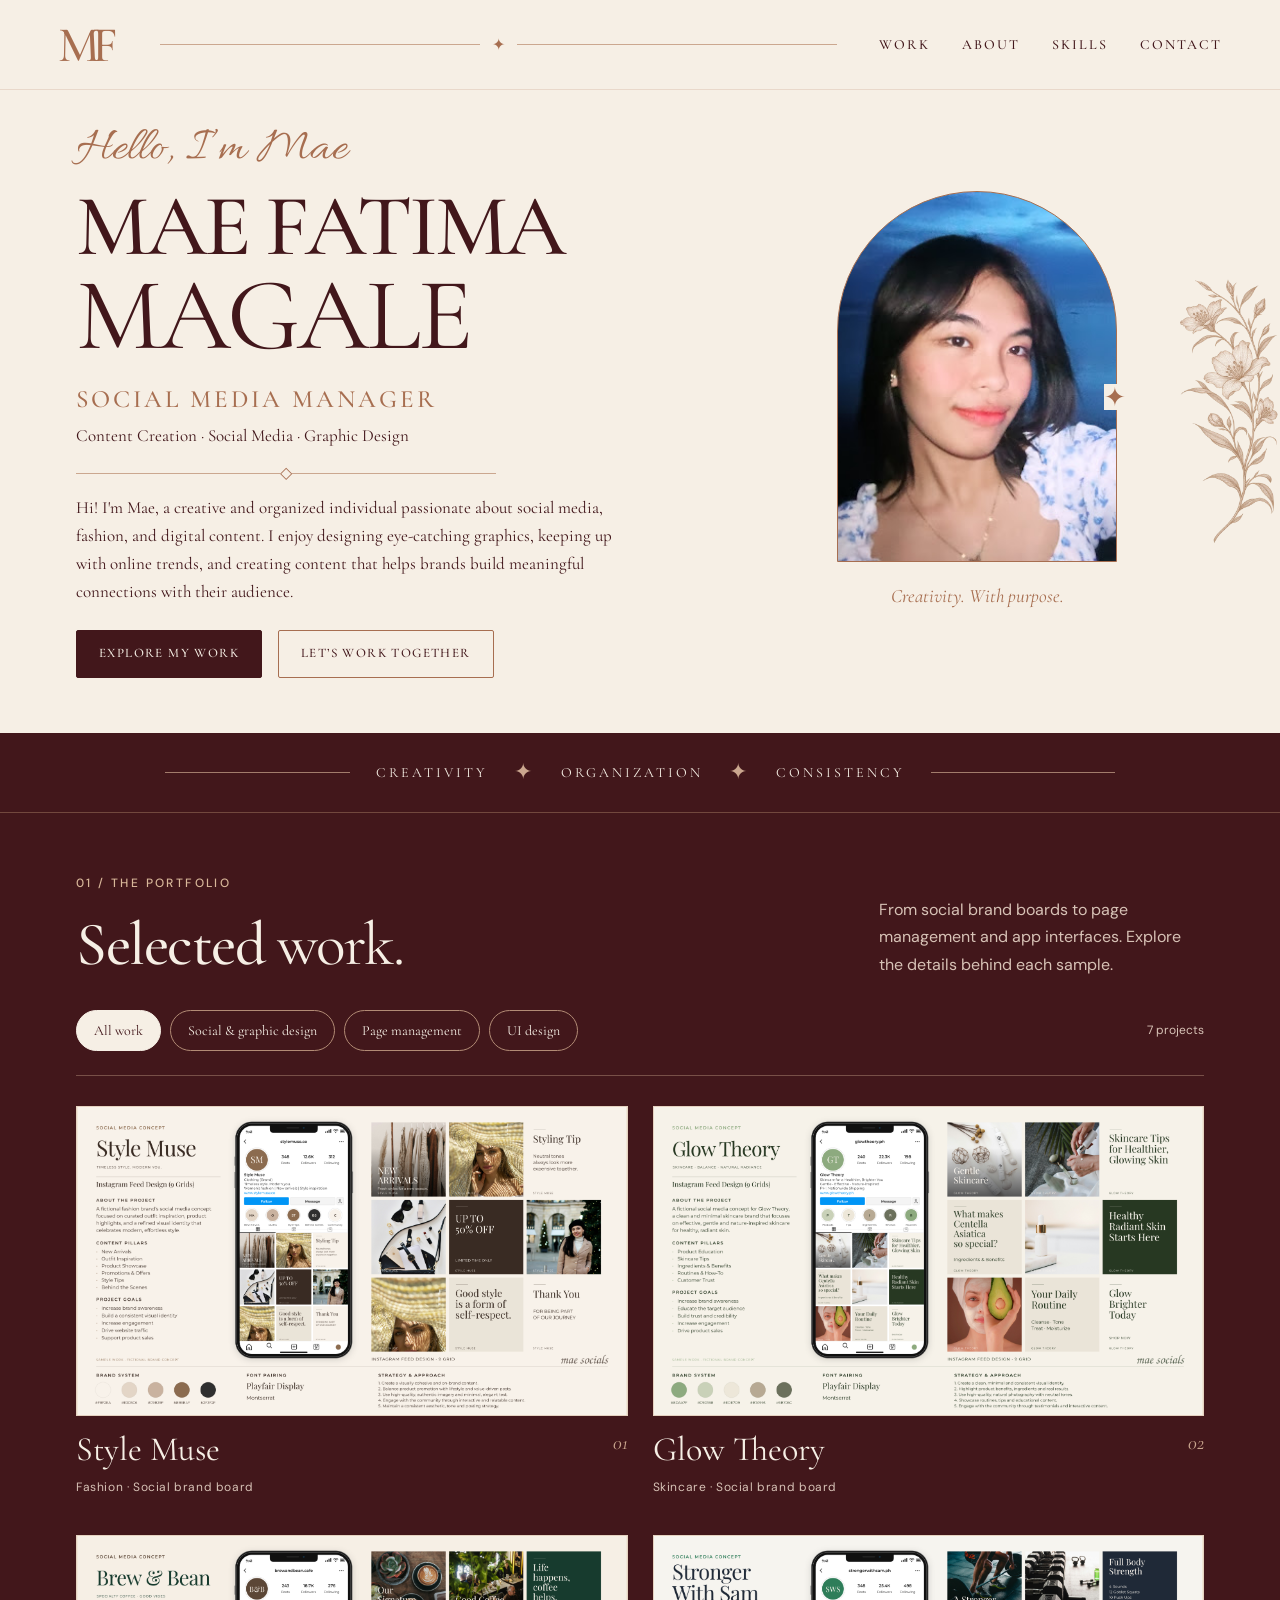
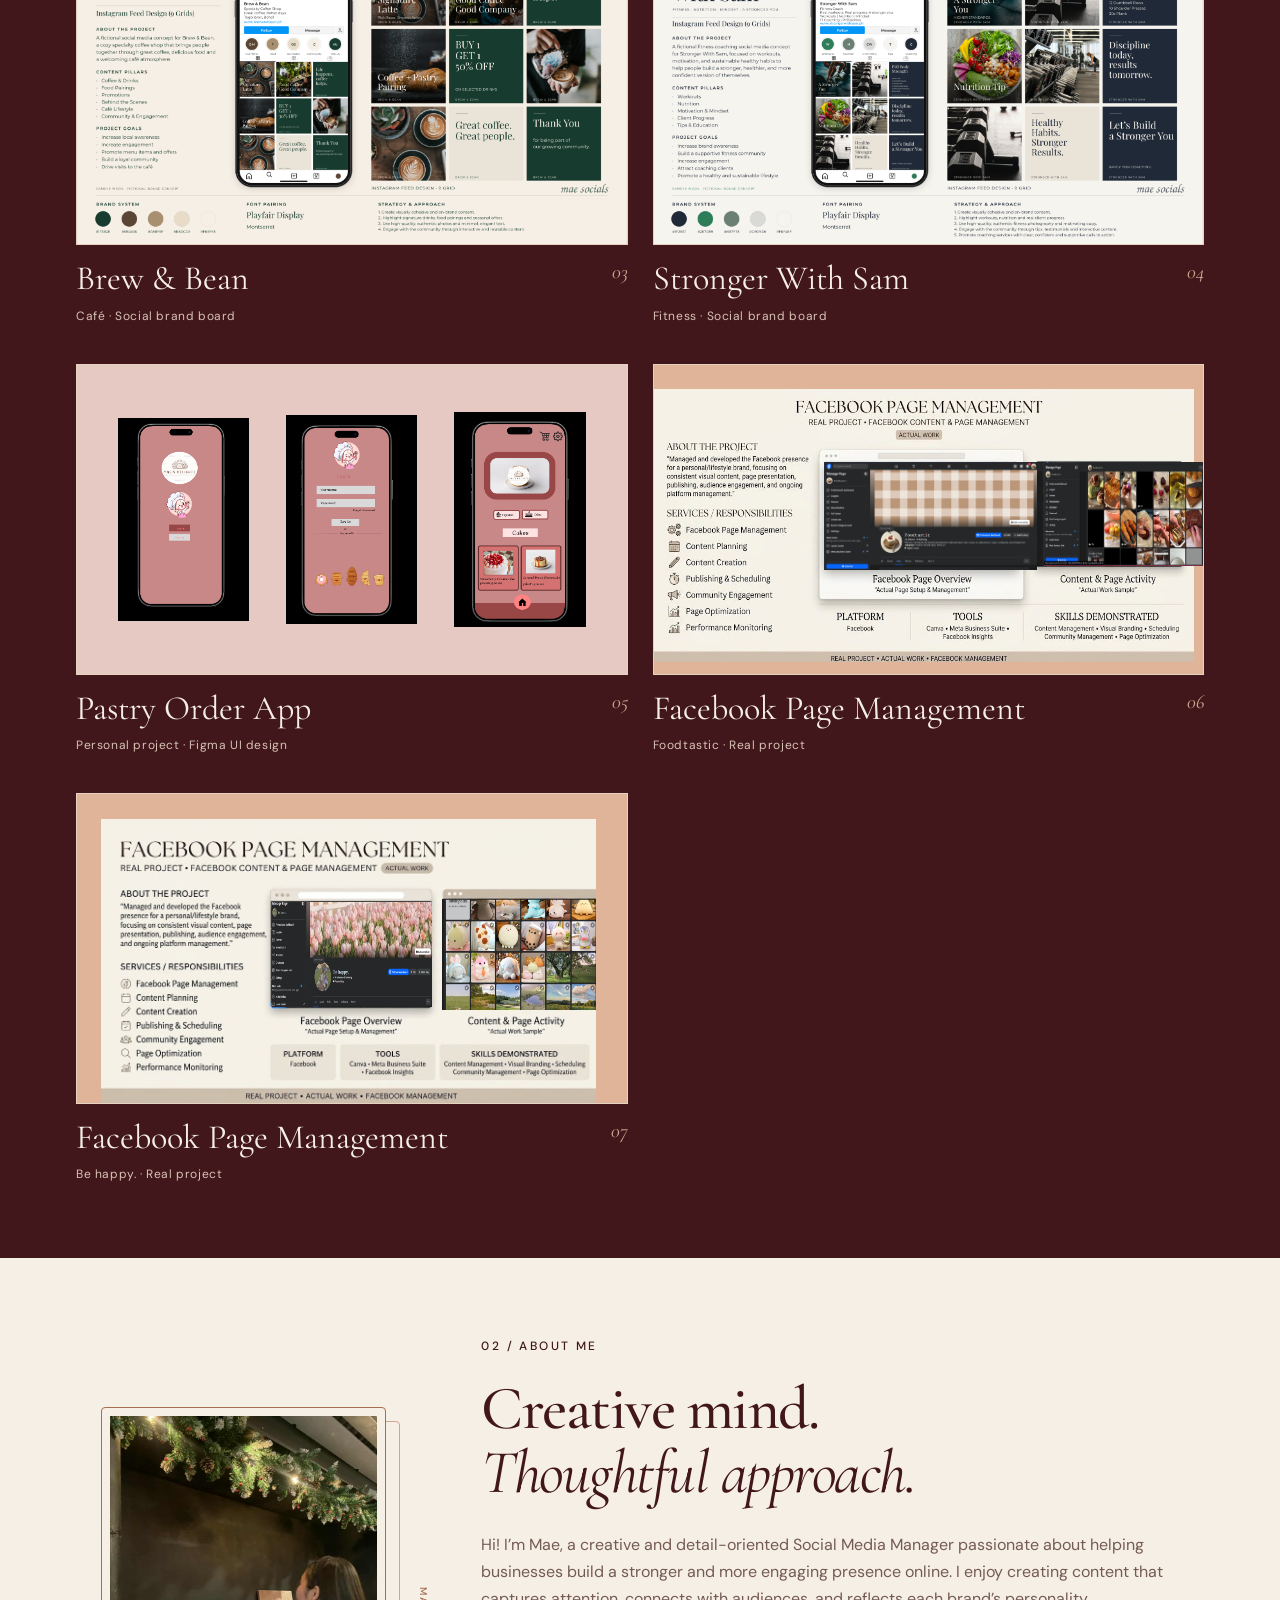
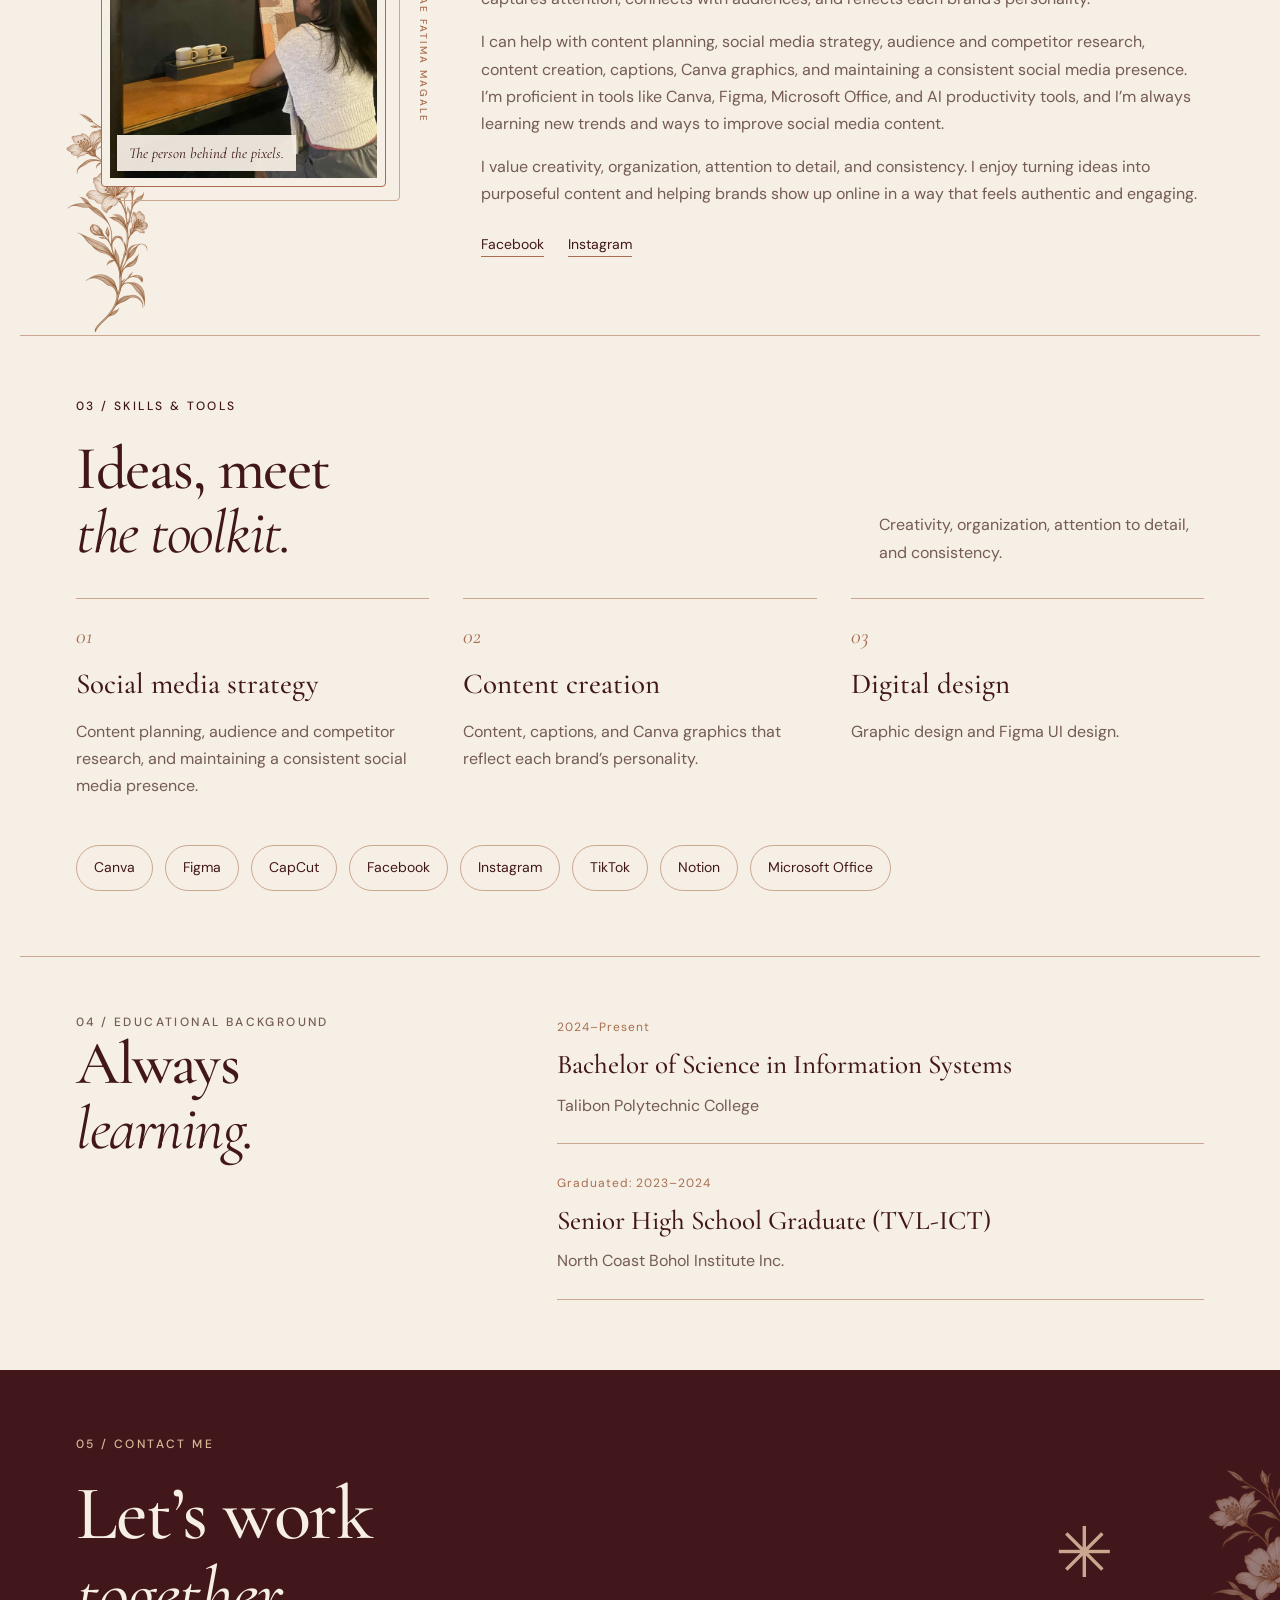
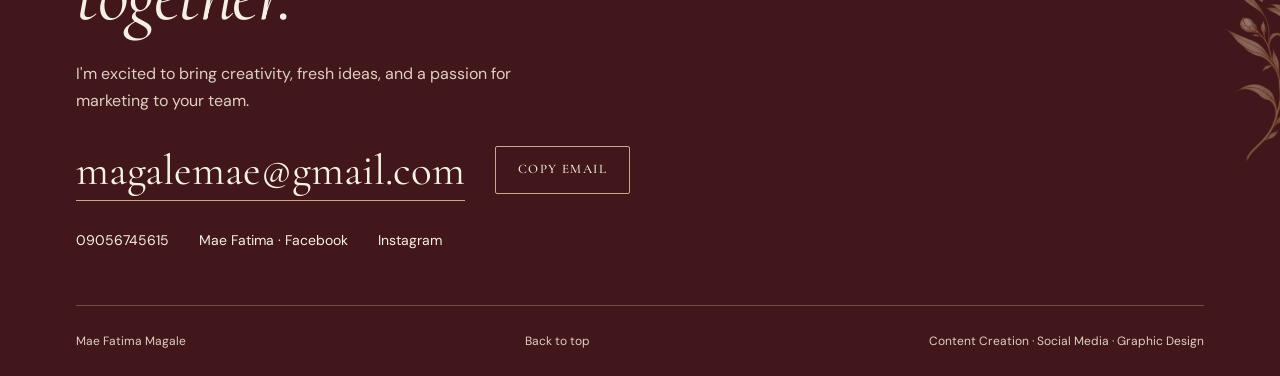
==== index.html @ 6405c91a "Add files via upload" ====
<!doctype html>
<html lang="en"><head><meta charset="utf-8"><meta name="viewport" content="width=device-width, initial-scale=1"><meta name="theme-color" content="#382436"><title>Mae Fatima Magale | Creative Portfolio</title><meta name="description" content="Explore Mae Fatima Magale’s work in content creation, social media, graphic design and Figma UI design."><link rel="icon" type="image/svg+xml" href="data:image/svg+xml,%3Csvg xmlns='http://www.w3.org/2000/svg' viewBox='0 0 64 64'%3E%3Crect width='64' height='64' rx='16' fill='%23382436'/%3E%3Ctext x='32' y='46' text-anchor='middle' font-family='Georgia' font-size='46' fill='%23f7ede3'%3Em%3C/text%3E%3C/svg%3E"><link rel="stylesheet" href="styles.css"><script src="app.js" defer></script></head>
<body><a class="skip" href="#main">Skip to content</a>
<header class="header"><a href="#home" class="wordmark" aria-label="Mae Fatima, home">MF</a><span class="header-rule" aria-hidden="true">✦</span><button class="menu-toggle" aria-expanded="false" aria-controls="navigation">Menu</button><nav id="navigation" aria-label="Main navigation"><a href="#work">Work</a><a href="#about">About</a><a href="#skills">Skills</a><a href="#contact">Contact</a></nav></header>
<main id="main"><section class="hero wrap" id="home"><div class="hero-copy"><p class="hello">Hello, I’m Mae</p><h1>Mae Fatima<br><em>Magale</em></h1><p class="hero-role">Social Media Manager</p><p class="eyebrow">Content Creation · Social Media · Graphic Design</p><div class="fine-divider" aria-hidden="true">◇</div><p class="intro">Hi! I'm Mae, a creative and organized individual passionate about social media, fashion, and digital content. I enjoy designing eye-catching graphics, keeping up with online trends, and creating content that helps brands build meaningful connections with their audience.</p><div class="hero-actions"><a class="button primary" href="#work">Explore my work</a><a class="button secondary" href="#contact">Let’s work together</a></div></div><div class="hero-visual"><div class="portrait-frame"><img src="assets/mae-portrait.webp" width="800" height="800" alt="Mae Fatima Magale in a blue floral top" fetchpriority="high"></div><span class="portrait-caption">Creativity. With purpose.</span></div></section>
<div class="discipline-strip" aria-hidden="true"><span>Creativity</span><b>✦</b><span>Organization</span><b>✦</b><span>Consistency</span></div>
<section class="work-section wrap" id="work"><div class="section-top"><div><p class="eyebrow">01 / THE PORTFOLIO</p><h2>Selected <em>work.</em></h2></div><p class="section-intro">From social brand boards to page management and app interfaces. Explore the details behind each sample.</p></div><div class="work-toolbar"><div class="filters" role="group" aria-label="Filter sample works"><button aria-pressed="true" data-filter="all">All work</button><button aria-pressed="false" data-filter="social">Social & graphic design</button><button aria-pressed="false" data-filter="management">Page management</button><button aria-pressed="false" data-filter="ui">UI design</button></div><span id="work-count" aria-live="polite">7 projects</span></div><div class="project-grid" id="project-grid"></div><noscript><p>Please enable JavaScript to explore the interactive gallery. You can also <a href="https://maefatima.my.canva.site/">view the original portfolio</a>.</p></noscript></section>
<section class="about-section" id="about"><div class="wrap about-grid"><div class="about-portrait"><img src="assets/mae-about.jpg" width="360" height="360" alt="Portrait of Mae Fatima Magale" loading="lazy"><span class="portrait-caption">The person behind the pixels.</span></div><div class="about-copy"><p class="eyebrow">02 / ABOUT ME</p><h2>Creative mind.<br><em>Thoughtful approach.</em></h2><p>Hi! I’m Mae, a creative and detail-oriented Social Media Manager passionate about helping businesses build a stronger and more engaging presence online. I enjoy creating content that captures attention, connects with audiences, and reflects each brand’s personality.</p><p>I can help with content planning, social media strategy, audience and competitor research, content creation, captions, Canva graphics, and maintaining a consistent social media presence. I’m proficient in tools like Canva, Figma, Microsoft Office, and AI productivity tools, and I’m always learning new trends and ways to improve social media content.</p><p>I value creativity, organization, attention to detail, and consistency. I enjoy turning ideas into purposeful content and helping brands show up online in a way that feels authentic and engaging.</p><div class="social-links"><a href="https://www.facebook.com/mae.magale.9" target="_blank" rel="noopener noreferrer">Facebook</a><a href="https://www.instagram.com/defnot_eam?igsh=dnc3MzJodjczYzg0" target="_blank" rel="noopener noreferrer">Instagram</a></div></div></div></section>
<section class="skills-section wrap" id="skills"><div class="section-top"><div><p class="eyebrow">03 / SKILLS & TOOLS</p><h2>Ideas, meet<br><em>the toolkit.</em></h2></div><p class="section-intro">Creativity, organization, attention to detail, and consistency.</p></div><div class="services"><article><span class="service-number">01</span><h3>Social media strategy</h3><p>Content planning, audience and competitor research, and maintaining a consistent social media presence.</p></article><article><span class="service-number">02</span><h3>Content creation</h3><p>Content, captions, and Canva graphics that reflect each brand’s personality.</p></article><article><span class="service-number">03</span><h3>Digital design</h3><p>Graphic design and Figma UI design.</p></article></div><div class="tool-list" aria-label="Tools and platforms"><span>Canva</span><span>Figma</span><span>CapCut</span><span>Facebook</span><span>Instagram</span><span>TikTok</span><span>Notion</span><span>Microsoft Office</span><span>AI productivity tools</span></div></section>
<section class="education wrap" id="education"><div><p class="eyebrow">04 / EDUCATIONAL BACKGROUND</p><h2>Always<br><em>learning.</em></h2></div><div class="education-list"><article><span class="date">2024–Present</span><h3>Bachelor of Science in Information Systems</h3><p>Talibon Polytechnic College</p></article><article><span class="date">Graduated: 2023–2024</span><h3>Senior High School Graduate (TVL-ICT)</h3><p>North Coast Bohol Institute Inc.</p></article></div></section>
<section class="contact" id="contact"><div class="wrap"><p class="eyebrow">05 / CONTACT ME</p><div class="contact-heading"><h2>Let’s work<br><em>together.</em></h2><span aria-hidden="true">✳</span></div><p class="contact-intro">I'm excited to bring creativity, fresh ideas, and a passion for marketing to your team.</p><div class="contact-row"><a class="email" href="mailto:magalemae@gmail.com">magalemae@gmail.com</a><button id="copy-email" class="button light">Copy email</button></div><div class="contact-details"><a href="tel:+639056745615">09056745615</a><a href="https://www.facebook.com/mae.magale.9" target="_blank" rel="noopener noreferrer">Mae Fatima · Facebook</a><a href="https://www.instagram.com/defnot_eam?igsh=dnc3MzJodjczYzg0" target="_blank" rel="noopener noreferrer">Instagram</a></div><p id="copy-status" role="status"></p><footer><span>Mae Fatima Magale</span><a href="#home">Back to top</a><span>Content Creation · Social Media · Graphic Design</span></footer></div></section></main>
<dialog id="project-dialog" aria-labelledby="dialog-title"><div class="dialog-header"><div><p class="eyebrow" id="dialog-category"></p><h2 id="dialog-title"></h2></div><button class="close-dialog" aria-label="Close project preview">Close <span aria-hidden="true">×</span></button></div><div class="dialog-body" id="dialog-body"></div><div class="dialog-footer"><button id="previous-project">Previous project</button><span id="dialog-position"></span><button id="next-project">Next project</button></div></dialog>
</body></html>
---- styles.css ----
@import url('https://fonts.googleapis.com/css2?family=Allura&family=Cormorant+Garamond:wght@400;500;600&family=DM+Sans:wght@400;500;600&display=swap');
:root{--paper:#f6efe5;--ink:#42171b;--muted:#745b53;--copper:#a76e50;--line:#cba78f;--serif:'Cormorant Garamond',Georgia,serif;--sans:'DM Sans',Arial,sans-serif}
*{box-sizing:border-box}html{scroll-behavior:smooth;scroll-padding-top:96px}body{margin:0;background:var(--paper);color:var(--ink);font:16px/1.7 var(--sans)}a{color:inherit;text-decoration:none}button{font:inherit;color:inherit;cursor:pointer;border:0;background:none}img{display:block;max-width:100%}a,button{-webkit-tap-highlight-color:transparent}a:focus-visible,button:focus-visible{outline:3px solid var(--copper);outline-offset:5px}h1,h2,h3,p{overflow-wrap:break-word}h2{font:500 clamp(40px,4.8vw,66px)/1.05 var(--serif);letter-spacing:-1.5px;margin:0}em{font-weight:400}.wrap{max-width:1240px;padding-left:56px;padding-right:56px;margin:auto}.eyebrow{font-size:12px;font-weight:500;letter-spacing:2.4px;margin:0 0 20px;text-transform:uppercase}.skip{position:fixed;top:-100px;left:16px;background:var(--ink);color:var(--paper);padding:12px;z-index:100}.skip:focus{top:8px}
.header{height:90px;display:flex;align-items:center;gap:42px;padding:0 max(4.5vw,24px);background:var(--paper);position:sticky;top:0;z-index:20;border-bottom:1px solid #cba78f50}.wordmark{font:500 50px/1 var(--serif);letter-spacing:-8px;padding-right:8px;color:var(--copper)}.header-rule{display:flex;align-items:center;gap:12px;flex:1;color:var(--copper)}.header-rule:before,.header-rule:after{content:'';height:1px;background:var(--line);flex:1}.header nav{display:flex;gap:32px;align-items:center;font:500 14px var(--serif);letter-spacing:2px;text-transform:uppercase}.header nav a{padding:10px 0;border-bottom:1px solid transparent}.header nav a:hover{border-color:var(--copper)}.menu-toggle{display:none}
.hero{display:grid;grid-template-columns:1.4fr 1fr;gap:40px;align-items:center;position:relative;min-height:620px;padding-top:34px;padding-bottom:55px;isolation:isolate}.hero:after{content:'';position:absolute;right:calc((min(100vw,1240px) - 100vw)/2);top:0;width:180px;height:100%;background:url('assets/botanical.webp') right center/contain no-repeat;opacity:.65;z-index:-1;pointer-events:none}.hello{font:48px/1.1 'Allura',cursive;color:var(--copper);margin:0 0 10px}.hero h1{font:500 clamp(58px,6.8vw,88px)/.93 var(--serif);letter-spacing:-3px;text-transform:uppercase;margin:0 0 20px}.hero h1 em{font-style:normal;font-size:1.18em}.hero-role{font:500 clamp(18px,2vw,25px)/1.3 var(--serif);letter-spacing:3px;text-transform:uppercase;color:var(--copper);margin:0 0 7px}.hero .eyebrow{font:400 17px/1.5 var(--serif);letter-spacing:0;text-transform:none;margin:0}.fine-divider{display:flex;align-items:center;color:var(--copper);gap:0;max-width:420px;margin:17px 0 13px;line-height:1}.fine-divider:before,.fine-divider:after{content:'';height:1px;background:var(--line);flex:1}.intro{font:400 17px/1.65 var(--serif);max-width:545px;margin:0}.hero-actions{display:flex;gap:16px;flex-wrap:wrap;margin-top:24px}.button{display:inline-flex;justify-content:center;align-items:center;padding:13px 22px;border:1px solid var(--copper);border-radius:2px;font:500 13px/1.5 var(--serif);letter-spacing:1.4px;text-transform:uppercase;min-height:46px}.primary{background:var(--ink);border-color:var(--ink);color:var(--paper)}.primary:hover{background:#61292e}.secondary:hover{background:#e8d8c8}.hero-visual{justify-self:center;width:min(100%,280px);padding:12px 0;position:relative}.portrait-frame{position:relative;padding:7px;border:1px solid var(--copper);border-radius:160px 160px 0 0}.portrait-frame:after{content:'✦';position:absolute;right:-10px;top:52%;font-size:26px;color:var(--copper);line-height:1;background:var(--paper)}.portrait-frame img{width:100%;height:355px;object-fit:cover;object-position:50% 100%;border:1px solid var(--copper);border-radius:150px 150px 0 0;background:#c4b5a5;padding-top:25px}.portrait-caption{display:block;text-align:center;font:italic 19px/1.5 var(--serif);color:var(--copper);margin-top:20px}.discipline-strip{background:var(--ink);color:var(--paper);display:flex;justify-content:center;align-items:center;gap:26px;padding:23px 24px;border-bottom:1px solid #bc927565;font:400 14px/1.5 var(--serif);letter-spacing:3px;text-transform:uppercase}.discipline-strip:before,.discipline-strip:after{content:'';width:15%;height:1px;background:var(--line);opacity:.7}.discipline-strip b{color:var(--line);font-size:22px;font-weight:400}
.work-section{background:var(--ink);color:var(--paper);max-width:none;padding:60px max(56px,calc((100vw - 1128px)/2)) 74px}.section-top{display:flex;align-items:end;justify-content:space-between;gap:35px;margin-bottom:32px}.section-intro{max-width:325px;margin:0;font-size:16px;color:var(--muted)}.work-section .section-intro{color:#d7c2b6}.work-section h2 br{display:none}.work-section h2 em{font-style:normal}.work-section .eyebrow{color:#d8b799}.work-toolbar{display:flex;gap:18px;justify-content:space-between;align-items:center;margin-bottom:30px;padding-bottom:24px;border-bottom:1px solid #cba78f65}.filters{display:flex;flex-wrap:wrap;gap:9px}.filters button{font:400 14px/1.5 var(--serif);padding:9px 17px;border:1px solid #b28b75;border-radius:30px;transition:background .2s}.filters button[aria-pressed=true]{background:var(--paper);color:var(--ink);border-color:var(--paper)}.filters button:hover{background:#ffffff17}.filters button[aria-pressed=true]:hover{background:#e9d8c7}#work-count{font-size:12px;white-space:nowrap;color:#d7c2b6}.project-grid{display:grid;grid-template-columns:1fr 1fr;gap:38px 25px}.project{min-width:0}.project[hidden]{display:none}.project button{display:block;text-align:left;width:100%;padding:0}.project-cover{position:relative;aspect-ratio:1672/941;display:flex;align-items:center;justify-content:center;background:#f1e7d8;overflow:hidden;border:1px solid #cba78f55}.project-cover>img{width:100%;height:100%;object-fit:contain}.open-label{position:absolute;right:12px;bottom:12px;padding:6px 12px;background:var(--paper);color:var(--ink);font-size:12px;opacity:0;transition:opacity .2s}.project button:hover .open-label,.project button:focus-visible .open-label{opacity:1}.project-meta{display:flex;justify-content:space-between;gap:15px;padding-top:15px}.project h3{font:400 34px/1.1 var(--serif);margin:0 0 8px}.project-meta p{font-size:12px;color:#d7c2b6;margin:0;letter-spacing:.6px}.project-number{font:italic 20px var(--serif);color:#cba78f}.phone-set{display:flex;width:100%;height:100%;justify-content:center;align-items:center;gap:7%;padding:12px;background:#e6c9c3}.phone-set img{max-width:25%;max-height:100%;object-fit:contain}.case-canvas{width:100%;aspect-ratio:1366/768;position:relative;overflow:hidden;background:#e0b499}.case-canvas img{position:absolute;object-fit:fill}.food .base{left:-1.67%;top:7.79%;width:103.34%;height:88.39%}.food .profile{left:30.95%;top:31.36%;width:38.93%;height:34.89%}.food .posts{left:71.09%;top:31.36%;width:29.06%;height:33.73%}.floral .base{left:4.44%;top:7.99%;width:89.94%;height:92.01%}.floral .profile{left:35.44%;top:35.06%;width:29.11%;height:33.78%}.floral .posts{left:66.49%;top:33.99%;width:27.89%;height:35.92%}
.about-section{padding:78px 0;background:url('assets/botanical.webp') left bottom/150px auto no-repeat}.about-grid{display:grid;grid-template-columns:.65fr 1.4fr;gap:70px;align-items:center}.about-portrait{max-width:240px;justify-self:center}.about-portrait img{width:100%;border-radius:130px 130px 0 0;border:1px solid var(--copper);padding:7px}.about-copy h2{margin-bottom:25px}.about-copy p:not(.eyebrow){color:var(--muted)}.social-links{display:flex;gap:24px;font-size:14px;margin-top:25px}.social-links a{border-bottom:1px solid var(--copper)}.skills-section{padding-top:60px;padding-bottom:65px;border-top:1px solid var(--line)}.services{display:grid;grid-template-columns:repeat(3,1fr);gap:34px}.services article{border-top:1px solid var(--line);padding-top:24px}.service-number{font:italic 22px var(--serif);color:var(--copper)}.services h3{font:500 29px/1.2 var(--serif);margin:16px 0 12px}.services p{color:var(--muted)}.tool-list{display:flex;gap:12px;flex-wrap:wrap;margin-top:30px}.tool-list span{padding:10px 17px;border:1px solid var(--line);border-radius:30px;font-size:14px}.education{padding-top:55px;padding-bottom:70px;border-top:1px solid var(--line);display:grid;grid-template-columns:1fr 1.5fr;gap:50px}.education-list article{padding-bottom:24px;margin-bottom:24px;border-bottom:1px solid var(--line)}.education-list article:last-child{margin:0}.date{font-size:12px;color:var(--copper);letter-spacing:1px}.education h3{font:500 27px/1.2 var(--serif);margin:10px 0}.education p{margin:0;color:var(--muted)}
.contact{background:var(--ink);color:var(--paper);padding:64px 0 0;position:relative;isolation:isolate;overflow:hidden}.contact:after{content:'';position:absolute;right:-40px;top:20px;width:200px;height:450px;background:url('assets/botanical.webp') center/contain no-repeat;opacity:.5;z-index:-1;pointer-events:none}.contact .eyebrow{color:#d8b799}.contact-heading{display:flex;justify-content:space-between;align-items:center}.contact-heading h2{font-size:clamp(50px,6vw,80px)}.contact-heading>span{font:70px var(--serif);color:var(--line);margin-right:90px}.contact-intro{max-width:510px;color:#dfcfc3;margin:25px 0}.contact-row{display:flex;align-items:center;gap:30px;flex-wrap:wrap}.email{font:400 clamp(25px,3.6vw,43px)/1.4 var(--serif);border-bottom:1px solid var(--line);overflow-wrap:anywhere}.light{border-color:var(--line)}.light:hover{background:var(--paper);color:var(--ink)}.contact-details{display:flex;gap:30px;flex-wrap:wrap;margin-top:28px;font-size:14px}.contact-details a:hover{text-decoration:underline}#copy-status{min-height:24px;font-size:14px}footer{border-top:1px solid #cba78f60;display:flex;justify-content:space-between;gap:20px;padding:25px 0;font-size:12px;color:#dfcfc3}
dialog{width:min(1200px,94vw);max-height:92vh;padding:0;border:1px solid var(--line);background:var(--paper);color:var(--ink);border-radius:4px;box-shadow:0 20px 100px #0006}dialog::backdrop{background:#241014dc}.dialog-header{display:flex;justify-content:space-between;align-items:center;gap:20px;padding:24px 30px;border-bottom:1px solid var(--line);position:sticky;top:0;background:var(--paper);z-index:2}.dialog-header h2{font-size:34px;letter-spacing:0}.dialog-header .eyebrow{font-size:12px;margin-bottom:5px}.close-dialog{padding:9px 15px;border:1px solid var(--line);white-space:nowrap;font-size:14px}.close-dialog span{font-size:23px;margin-left:10px}.dialog-body{padding:28px}.dialog-body>img{width:100%;height:auto}.dialog-body .phone-set{max-height:650px;padding:35px 15px}.dialog-body .phone-set img{max-height:560px}.original-images{display:grid;gap:24px;margin-top:28px}.original-images img{width:100%;height:auto}.original-images h3{font:28px var(--serif);margin:18px 0 0}.dialog-footer{display:flex;justify-content:space-between;align-items:center;padding:16px 28px;gap:10px;border-top:1px solid var(--line)}.dialog-footer button{border:1px solid var(--line);padding:10px 18px;font-size:14px}.dialog-footer button:hover{background:var(--ink);color:var(--paper)}#dialog-position{font-size:12px;color:var(--muted)}body.modal-open{overflow:hidden}
@media(min-width:1400px){.hero{min-height:650px}.hero-visual{width:300px}.portrait-frame img{height:380px}}
@media(max-width:1000px){.wrap{padding-left:34px;padding-right:34px}.header{gap:24px}.header nav{gap:22px}.hero{gap:30px;grid-template-columns:1.4fr .9fr;min-height:600px}.hero h1{font-size:64px}.hero-role{font-size:20px;letter-spacing:2px}.hero-visual{width:245px}.portrait-frame img{height:330px}.hero:after{width:100px;opacity:.4}.button{padding:12px 16px}.work-section{padding-left:34px;padding-right:34px}.about-grid{gap:40px}.section-intro{max-width:280px}.project h3{font-size:29px}}
@media(max-width:700px){html{scroll-padding-top:80px}.wrap{padding-left:24px;padding-right:24px}.header{height:76px;padding:0 24px;gap:22px}.wordmark{font-size:43px}.header-rule{max-width:130px;margin-right:auto}.menu-toggle{display:block;border:1px solid var(--line);padding:8px 15px;font-size:14px}.header nav{display:none;position:absolute;left:0;right:0;top:75px;background:var(--paper);padding:20px 24px;border-bottom:1px solid var(--line);flex-direction:column;align-items:stretch;gap:10px}.header nav.open{display:flex}.hero{grid-template-columns:1fr;gap:25px;padding-top:28px;padding-bottom:36px;min-height:0}.hello{font-size:42px}.hero h1{font-size:clamp(52px,12.8vw,78px);letter-spacing:-2px}.hero-role{font-size:19px}.hero .eyebrow{font-size:16px}.intro{font-size:18px}.hero-visual{width:210px;margin:0 auto}.portrait-frame img{height:280px;padding-top:20px}.portrait-caption{font-size:18px;margin-top:15px}.hero:after{width:110px;top:45%;height:55%;opacity:.6}.hero-actions{gap:10px}.button{font-size:12px;padding:12px 16px}.discipline-strip{gap:12px;padding:19px 14px;font-size:12px;letter-spacing:1.2px}.discipline-strip:before,.discipline-strip:after{display:none}.discipline-strip b{font-size:16px}.work-section{padding:45px 24px 55px}.section-top{display:block;margin-bottom:26px}.section-intro{max-width:none;margin-top:20px}.work-toolbar{align-items:start;flex-direction:column;gap:15px}.filters{gap:8px}.filters button{font-size:14px;padding:8px 14px}.project-grid{grid-template-columns:1fr;gap:30px}.project h3{font-size:32px}.open-label{opacity:1;font-size:12px}.about-section{padding:55px 0;background-size:90px}.about-grid{grid-template-columns:1fr;gap:35px}.about-portrait{max-width:190px}.about-copy h2{font-size:43px}.skills-section{padding-top:45px;padding-bottom:45px}.services{grid-template-columns:1fr;gap:15px}.services article{padding-top:18px}.services h3{margin-top:10px}.education{grid-template-columns:1fr;gap:30px;padding-top:45px;padding-bottom:45px}.contact{padding-top:45px}.contact-heading>span{font-size:45px;margin-right:0}.contact:after{opacity:.25;width:120px}.contact-row{gap:18px}.contact-details{gap:15px 20px}footer{flex-wrap:wrap}footer span:last-child{width:100%}.dialog-header{padding:18px;align-items:start}.dialog-header h2{font-size:27px}.dialog-header .eyebrow{letter-spacing:1px}.dialog-body{padding:12px}.dialog-footer{padding:14px 12px}.dialog-footer button{font-size:12px;padding:9px 10px}.dialog-body .phone-set{gap:4%;padding:20px 8px}.dialog-body .phone-set img{max-width:29%}}
@media(prefers-reduced-motion:reduce){html{scroll-behavior:auto}*{transition:none!important;animation:none!important}}

/* Editorial About detail: keep the page balanced without forcing a second portrait. */
.about-portrait{min-height:300px;display:flex;flex-direction:column;justify-content:center;align-items:center;border:1px solid var(--copper);border-radius:150px 150px 0 0;padding:30px 24px 24px;background:linear-gradient(160deg,#f5e8d9,#ead3bf)}
.about-portrait img{display:none}

/* Final About image visibility override. */
.about-portrait img{display:block!important;content:url('assets/mae-about-cafe-v2.jpg');width:100%;aspect-ratio:4/5;object-fit:cover;object-position:72% 56%;border:1px solid var(--copper);border-radius:130px 130px 0 0;padding:7px}

/* The About photo is a candid rectangular image; only the home portrait uses the arch. */
.about-portrait img{aspect-ratio:4/3;object-position:72% 60%;border-radius:4px;padding:7px}

/* Force the exact supplied images at the component level. */
.portrait-frame{background:url('assets/mae-home-original-v2.jpg') center 42%/cover no-repeat!important}
.portrait-frame img{visibility:hidden!important}
.about-portrait{background:url('assets/mae-about-cafe-v2.jpg') 72% 60%/cover no-repeat!important;border:1px solid var(--copper);border-radius:4px!important;padding:7px!important}
.about-portrait img{visibility:hidden!important}
.about-portrait:before{content:'MF';font:500 112px/.9 var(--serif);letter-spacing:-10px;color:var(--ink)}
.about-portrait:after{content:'MAE FATIMA MAGALE';font:500 11px var(--sans);letter-spacing:2.5px;color:var(--copper);margin-top:22px}
.about-portrait .portrait-caption{margin-top:22px}
@media(max-width:700px){.about-portrait{min-height:240px;max-width:190px}.about-portrait:before{font-size:88px}}

/* Keep the listed tools focused on the user's visible creative platforms. */
.tool-list span:last-child{display:none}

/* Candid About image treatment: keep the lifestyle photo understated and editorial. */
.about-portrait{display:block;min-height:0;max-width:300px;padding:0;border:0;border-radius:0;background:none}
.about-portrait:before,.about-portrait:after{display:none}
.about-portrait img{display:block;width:100%;aspect-ratio:4/5;object-fit:cover;object-position:72% 56%;border:1px solid var(--copper);border-radius:130px 130px 0 0;padding:7px}
.about-portrait .portrait-caption{margin-top:20px}
@media(max-width:700px){.about-portrait{max-width:220px}}

/* Keep the original blue-floral portrait balanced inside the arch. */
.portrait-frame img{object-fit:cover;object-position:50% 42%;}

/* Fresh asset URLs ensure the browser loads the exact updated photos. */
.portrait-frame img{content:url('assets/mae-home-original-v2.jpg')}
.about-portrait img{content:url('assets/mae-about-cafe-v2.jpg')}

/* Use Mae's graduation portrait in the About section. */
.about-portrait{display:block;min-height:0;padding:0;border:0;border-radius:0;background:none}
.about-portrait:before,.about-portrait:after{display:none}
.about-portrait img{display:block;width:100%;aspect-ratio:4/5;object-fit:cover;object-position:50% 58%;border:1px solid var(--copper);border-radius:130px 130px 0 0;padding:7px}
.about-portrait .portrait-caption{margin-top:20px}

/* Keep the About panel editorial and uncluttered. */
.about-portrait{min-height:300px;display:flex;flex-direction:column;justify-content:center;align-items:center;border:1px solid var(--copper);border-radius:150px 150px 0 0;padding:30px 24px 24px;background:linear-gradient(160deg,#f5e8d9,#ead3bf)}
.about-portrait img{display:none}
.about-portrait:before{content:'MF';display:block;font:500 112px/.9 var(--serif);letter-spacing:-10px;color:var(--ink)}
.about-portrait:after{content:'MAE FATIMA MAGALE';display:block;font:500 11px var(--sans);letter-spacing:2.5px;color:var(--copper);margin-top:22px}
@media(max-width:700px){.about-portrait{min-height:240px;max-width:190px}.about-portrait:before{font-size:88px}}

/* Final About photo layout: a compact editorial card for Mae's café image. */
.about-portrait{
  position:relative!important;
  isolation:isolate;
  display:block!important;
  width:min(100%,285px)!important;
  max-width:285px!important;
  min-height:0!important;
  justify-self:center!important;
  padding:0!important;
  border:0!important;
  border-radius:0!important;
  background:none!important;
}
.about-portrait:before{
  content:''!important;
  position:absolute!important;
  inset:14px -14px -14px 14px!important;
  border:1px solid var(--line)!important;
  border-radius:4px!important;
  z-index:-1!important;
}
.about-portrait:after{
  content:'MAE FATIMA MAGALE'!important;
  position:absolute!important;
  right:-42px!important;
  bottom:64px!important;
  writing-mode:vertical-rl!important;
  font:500 10px/1 var(--sans)!important;
  letter-spacing:2px!important;
  color:var(--copper)!important;
}
.about-portrait img{
  visibility:visible!important;
  display:block!important;
  width:100%!important;
  height:auto!important;
  aspect-ratio:3/4!important;
  object-fit:cover!important;
  object-position:50% 58%!important;
  padding:8px!important;
  border:1px solid var(--copper)!important;
  border-radius:4px!important;
  background:var(--paper)!important;
  content:url('assets/mae-about-cafe-v2.jpg')!important;
}
.about-portrait .portrait-caption{
  position:absolute!important;
  left:16px!important;
  bottom:16px!important;
  margin:0!important;
  padding:8px 12px!important;
  background:rgba(246,239,229,.94)!important;
  color:var(--ink)!important;
  text-align:left!important;
  font-size:15px!important;
  line-height:1.35!important;
}
@media(max-width:700px){
  .about-portrait{width:min(100%,245px)!important;max-width:245px!important}
  .about-portrait:before{inset:10px -10px -10px 10px!important}
  .about-portrait:after{right:-30px!important;bottom:52px!important;font-size:9px!important}
  .about-portrait .portrait-caption{left:12px!important;bottom:12px!important;font-size:14px!important}
}
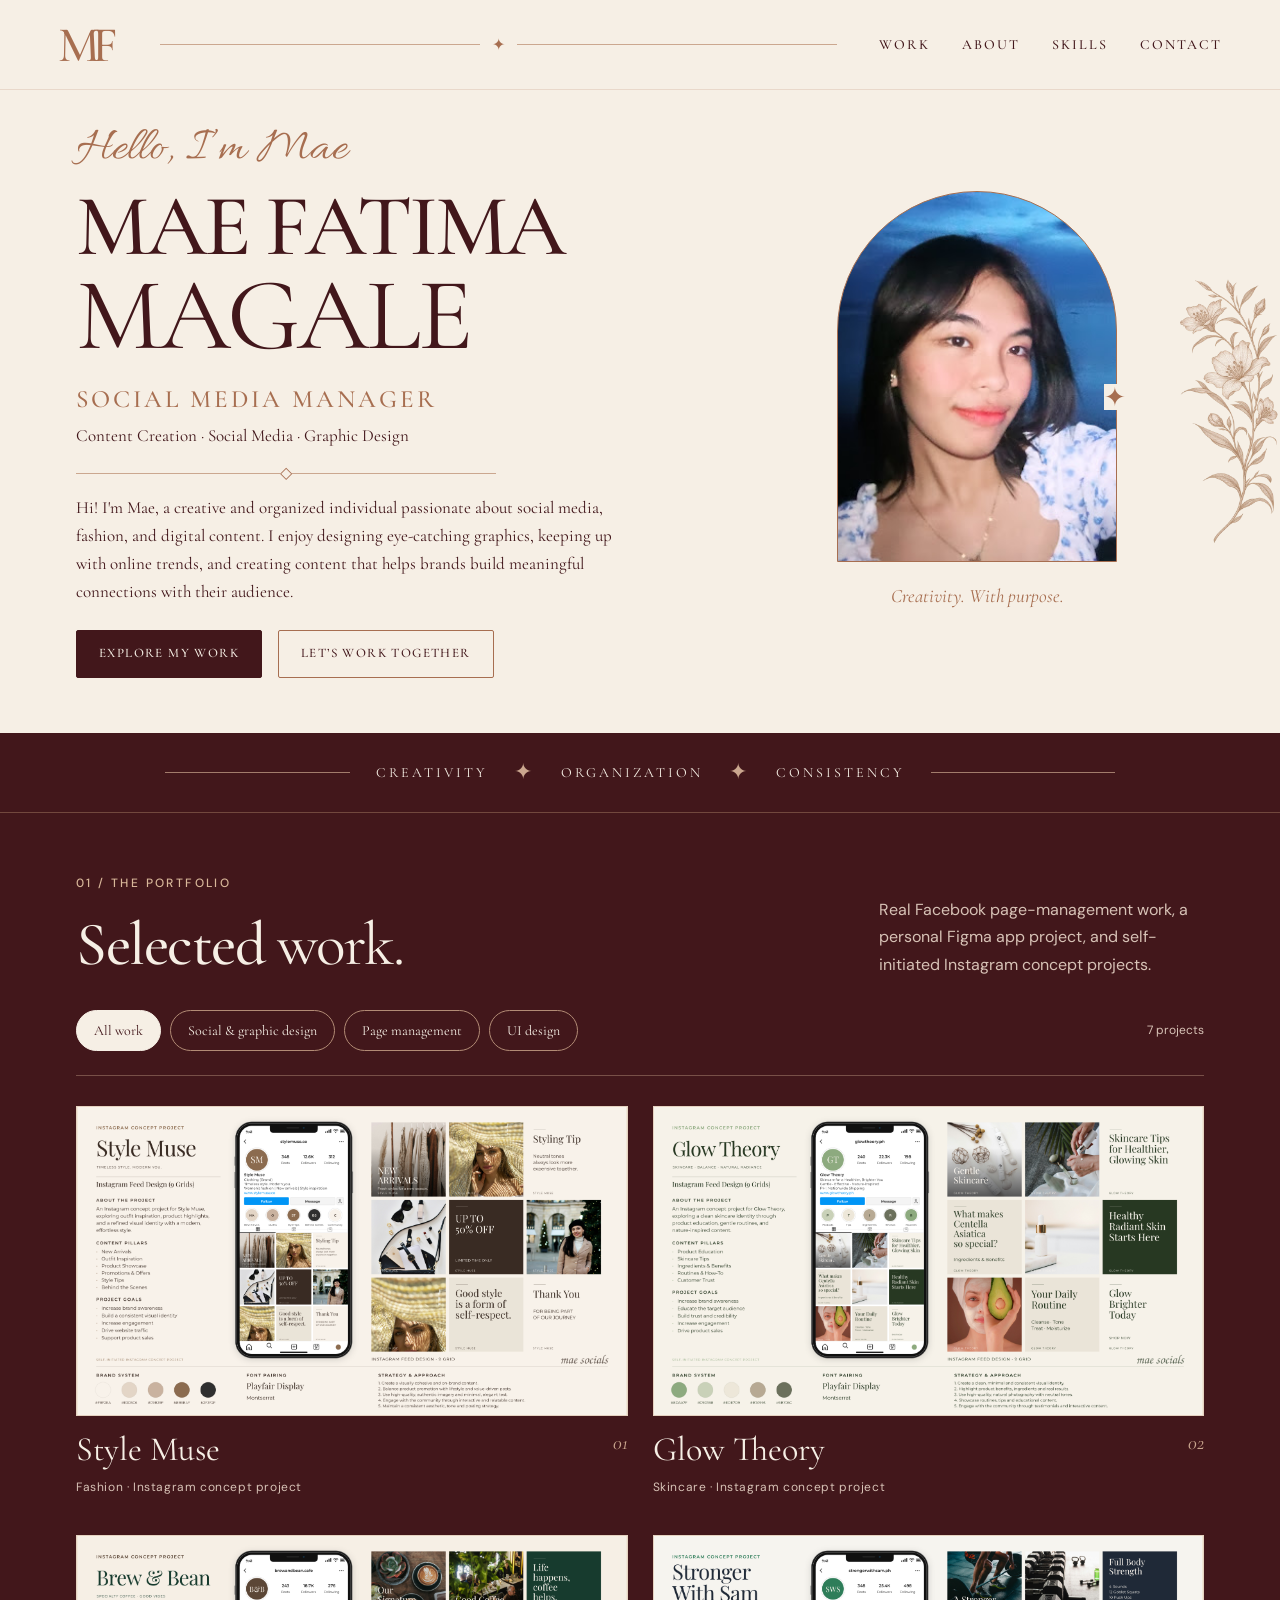
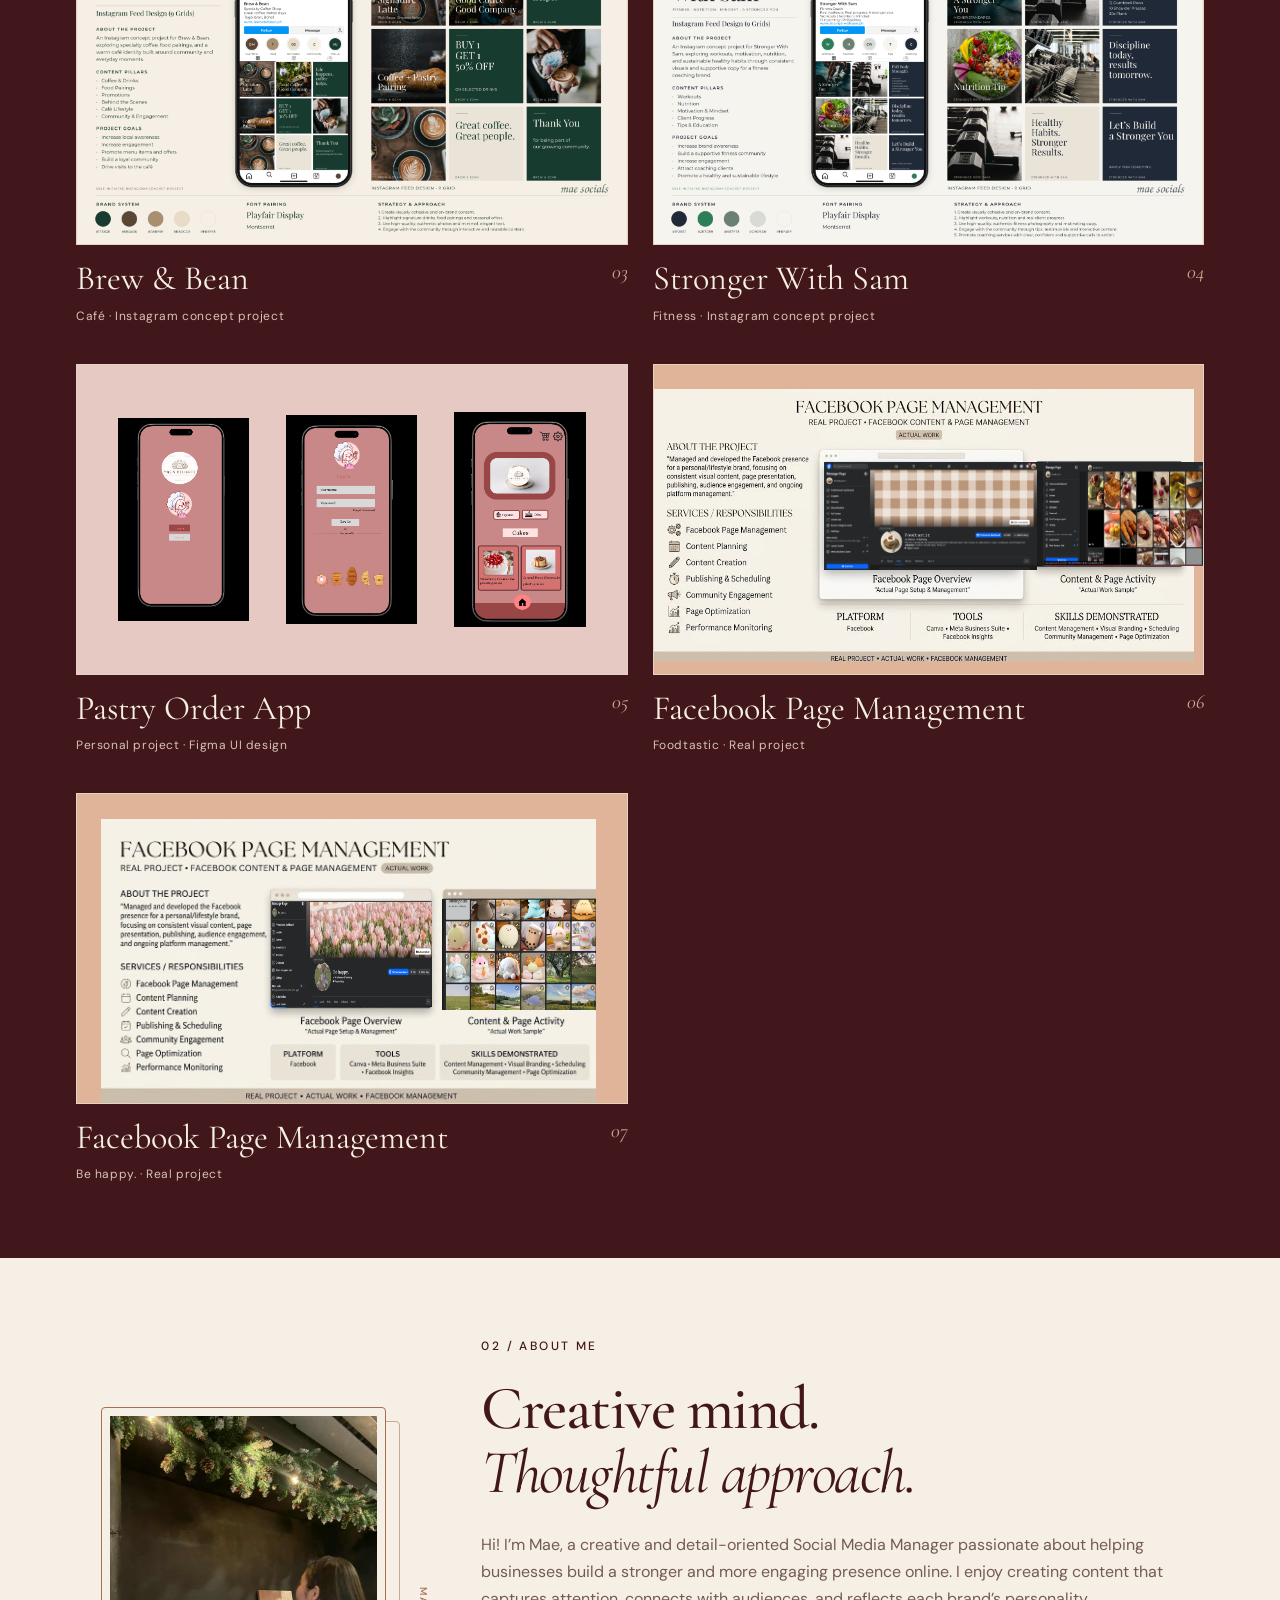
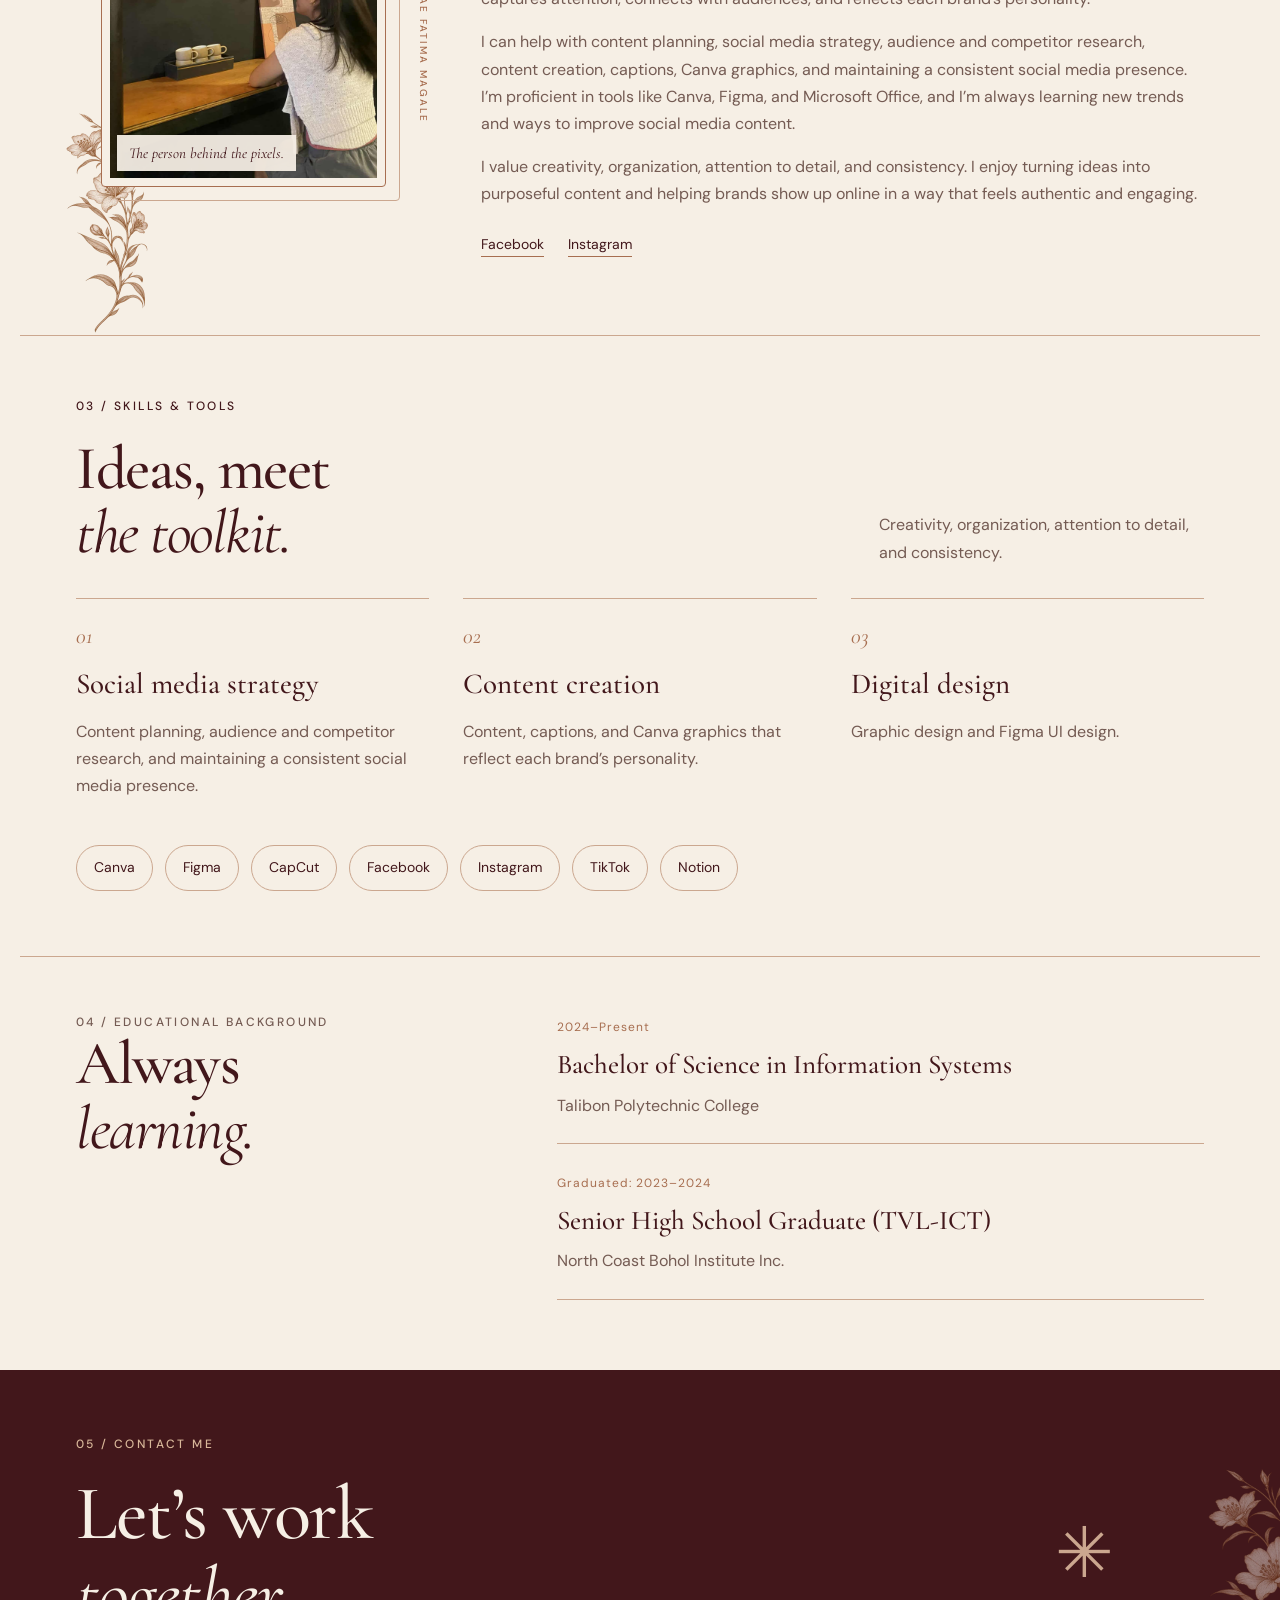
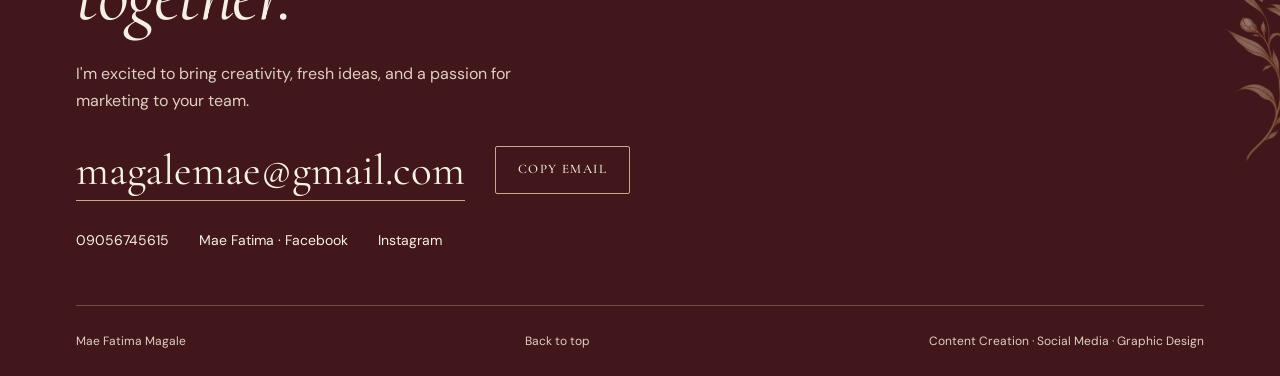
==== commit ab595c3e: "Add files via upload" ====
--- a/index.html
+++ b/index.html
@@ -1,12 +1,12 @@
 <!doctype html>
-<html lang="en"><head><meta charset="utf-8"><meta name="viewport" content="width=device-width, initial-scale=1"><meta name="theme-color" content="#382436"><title>Mae Fatima Magale | Creative Portfolio</title><meta name="description" content="Explore Mae Fatima Magale’s work in content creation, social media, graphic design and Figma UI design."><link rel="icon" type="image/svg+xml" href="data:image/svg+xml,%3Csvg xmlns='http://www.w3.org/2000/svg' viewBox='0 0 64 64'%3E%3Crect width='64' height='64' rx='16' fill='%23382436'/%3E%3Ctext x='32' y='46' text-anchor='middle' font-family='Georgia' font-size='46' fill='%23f7ede3'%3Em%3C/text%3E%3C/svg%3E"><link rel="stylesheet" href="styles.css"><script src="app.js" defer></script></head>
+<html lang="en"><head><meta charset="utf-8"><meta name="viewport" content="width=device-width, initial-scale=1"><meta name="portfolio-release" content="CONCEPTS-20261002"><meta name="theme-color" content="#382436"><title>Mae Fatima Magale | Creative Portfolio</title><meta name="description" content="Explore Mae Fatima Magale’s work in content creation, social media, graphic design and Figma UI design."><link rel="icon" type="image/svg+xml" href="data:image/svg+xml,%3Csvg xmlns='http://www.w3.org/2000/svg' viewBox='0 0 64 64'%3E%3Crect width='64' height='64' rx='16' fill='%23382436'/%3E%3Ctext x='32' y='46' text-anchor='middle' font-family='Georgia' font-size='46' fill='%23f7ede3'%3Em%3C/text%3E%3C/svg%3E"><link rel="stylesheet" href="styles.css"><script src="portfolio-concepts-20261002.js" defer></script></head>
 <body><a class="skip" href="#main">Skip to content</a>
 <header class="header"><a href="#home" class="wordmark" aria-label="Mae Fatima, home">MF</a><span class="header-rule" aria-hidden="true">✦</span><button class="menu-toggle" aria-expanded="false" aria-controls="navigation">Menu</button><nav id="navigation" aria-label="Main navigation"><a href="#work">Work</a><a href="#about">About</a><a href="#skills">Skills</a><a href="#contact">Contact</a></nav></header>
 <main id="main"><section class="hero wrap" id="home"><div class="hero-copy"><p class="hello">Hello, I’m Mae</p><h1>Mae Fatima<br><em>Magale</em></h1><p class="hero-role">Social Media Manager</p><p class="eyebrow">Content Creation · Social Media · Graphic Design</p><div class="fine-divider" aria-hidden="true">◇</div><p class="intro">Hi! I'm Mae, a creative and organized individual passionate about social media, fashion, and digital content. I enjoy designing eye-catching graphics, keeping up with online trends, and creating content that helps brands build meaningful connections with their audience.</p><div class="hero-actions"><a class="button primary" href="#work">Explore my work</a><a class="button secondary" href="#contact">Let’s work together</a></div></div><div class="hero-visual"><div class="portrait-frame"><img src="assets/mae-portrait.webp" width="800" height="800" alt="Mae Fatima Magale in a blue floral top" fetchpriority="high"></div><span class="portrait-caption">Creativity. With purpose.</span></div></section>
 <div class="discipline-strip" aria-hidden="true"><span>Creativity</span><b>✦</b><span>Organization</span><b>✦</b><span>Consistency</span></div>
-<section class="work-section wrap" id="work"><div class="section-top"><div><p class="eyebrow">01 / THE PORTFOLIO</p><h2>Selected <em>work.</em></h2></div><p class="section-intro">From social brand boards to page management and app interfaces. Explore the details behind each sample.</p></div><div class="work-toolbar"><div class="filters" role="group" aria-label="Filter sample works"><button aria-pressed="true" data-filter="all">All work</button><button aria-pressed="false" data-filter="social">Social & graphic design</button><button aria-pressed="false" data-filter="management">Page management</button><button aria-pressed="false" data-filter="ui">UI design</button></div><span id="work-count" aria-live="polite">7 projects</span></div><div class="project-grid" id="project-grid"></div><noscript><p>Please enable JavaScript to explore the interactive gallery. You can also <a href="https://maefatima.my.canva.site/">view the original portfolio</a>.</p></noscript></section>
-<section class="about-section" id="about"><div class="wrap about-grid"><div class="about-portrait"><img src="assets/mae-about.jpg" width="360" height="360" alt="Portrait of Mae Fatima Magale" loading="lazy"><span class="portrait-caption">The person behind the pixels.</span></div><div class="about-copy"><p class="eyebrow">02 / ABOUT ME</p><h2>Creative mind.<br><em>Thoughtful approach.</em></h2><p>Hi! I’m Mae, a creative and detail-oriented Social Media Manager passionate about helping businesses build a stronger and more engaging presence online. I enjoy creating content that captures attention, connects with audiences, and reflects each brand’s personality.</p><p>I can help with content planning, social media strategy, audience and competitor research, content creation, captions, Canva graphics, and maintaining a consistent social media presence. I’m proficient in tools like Canva, Figma, Microsoft Office, and AI productivity tools, and I’m always learning new trends and ways to improve social media content.</p><p>I value creativity, organization, attention to detail, and consistency. I enjoy turning ideas into purposeful content and helping brands show up online in a way that feels authentic and engaging.</p><div class="social-links"><a href="https://www.facebook.com/mae.magale.9" target="_blank" rel="noopener noreferrer">Facebook</a><a href="https://www.instagram.com/defnot_eam?igsh=dnc3MzJodjczYzg0" target="_blank" rel="noopener noreferrer">Instagram</a></div></div></div></section>
-<section class="skills-section wrap" id="skills"><div class="section-top"><div><p class="eyebrow">03 / SKILLS & TOOLS</p><h2>Ideas, meet<br><em>the toolkit.</em></h2></div><p class="section-intro">Creativity, organization, attention to detail, and consistency.</p></div><div class="services"><article><span class="service-number">01</span><h3>Social media strategy</h3><p>Content planning, audience and competitor research, and maintaining a consistent social media presence.</p></article><article><span class="service-number">02</span><h3>Content creation</h3><p>Content, captions, and Canva graphics that reflect each brand’s personality.</p></article><article><span class="service-number">03</span><h3>Digital design</h3><p>Graphic design and Figma UI design.</p></article></div><div class="tool-list" aria-label="Tools and platforms"><span>Canva</span><span>Figma</span><span>CapCut</span><span>Facebook</span><span>Instagram</span><span>TikTok</span><span>Notion</span><span>Microsoft Office</span><span>AI productivity tools</span></div></section>
+<section class="work-section wrap" id="work"><div class="section-top"><div><p class="eyebrow">01 / THE PORTFOLIO</p><h2>Selected <em>work.</em></h2></div><p class="section-intro">Real Facebook page-management work, a personal Figma app project, and self-initiated Instagram concept projects.</p></div><div class="work-toolbar"><div class="filters" role="group" aria-label="Filter sample works"><button aria-pressed="true" data-filter="all">All work</button><button aria-pressed="false" data-filter="social">Social & graphic design</button><button aria-pressed="false" data-filter="management">Page management</button><button aria-pressed="false" data-filter="ui">UI design</button></div><span id="work-count" aria-live="polite">7 projects</span></div><div class="project-grid" id="project-grid"></div><noscript><p>Please enable JavaScript to explore the interactive gallery. You can also <a href="https://maefatima.my.canva.site/">view the original portfolio</a>.</p></noscript></section>
+<section class="about-section" id="about"><div class="wrap about-grid"><div class="about-portrait"><img src="assets/mae-about.jpg" width="360" height="360" alt="Portrait of Mae Fatima Magale" loading="lazy"><span class="portrait-caption">The person behind the pixels.</span></div><div class="about-copy"><p class="eyebrow">02 / ABOUT ME</p><h2>Creative mind.<br><em>Thoughtful approach.</em></h2><p>Hi! I’m Mae, a creative and detail-oriented Social Media Manager passionate about helping businesses build a stronger and more engaging presence online. I enjoy creating content that captures attention, connects with audiences, and reflects each brand’s personality.</p><p>I can help with content planning, social media strategy, audience and competitor research, content creation, captions, Canva graphics, and maintaining a consistent social media presence. I’m proficient in tools like Canva, Figma, and Microsoft Office, and I’m always learning new trends and ways to improve social media content.</p><p>I value creativity, organization, attention to detail, and consistency. I enjoy turning ideas into purposeful content and helping brands show up online in a way that feels authentic and engaging.</p><div class="social-links"><a href="https://www.facebook.com/mae.magale.9" target="_blank" rel="noopener noreferrer">Facebook</a><a href="https://www.instagram.com/defnot_eam?igsh=dnc3MzJodjczYzg0" target="_blank" rel="noopener noreferrer">Instagram</a></div></div></div></section>
+<section class="skills-section wrap" id="skills"><div class="section-top"><div><p class="eyebrow">03 / SKILLS & TOOLS</p><h2>Ideas, meet<br><em>the toolkit.</em></h2></div><p class="section-intro">Creativity, organization, attention to detail, and consistency.</p></div><div class="services"><article><span class="service-number">01</span><h3>Social media strategy</h3><p>Content planning, audience and competitor research, and maintaining a consistent social media presence.</p></article><article><span class="service-number">02</span><h3>Content creation</h3><p>Content, captions, and Canva graphics that reflect each brand’s personality.</p></article><article><span class="service-number">03</span><h3>Digital design</h3><p>Graphic design and Figma UI design.</p></article></div><div class="tool-list" aria-label="Tools and platforms"><span>Canva</span><span>Figma</span><span>CapCut</span><span>Facebook</span><span>Instagram</span><span>TikTok</span><span>Notion</span><span>Microsoft Office</span></div></section>
 <section class="education wrap" id="education"><div><p class="eyebrow">04 / EDUCATIONAL BACKGROUND</p><h2>Always<br><em>learning.</em></h2></div><div class="education-list"><article><span class="date">2024–Present</span><h3>Bachelor of Science in Information Systems</h3><p>Talibon Polytechnic College</p></article><article><span class="date">Graduated: 2023–2024</span><h3>Senior High School Graduate (TVL-ICT)</h3><p>North Coast Bohol Institute Inc.</p></article></div></section>
 <section class="contact" id="contact"><div class="wrap"><p class="eyebrow">05 / CONTACT ME</p><div class="contact-heading"><h2>Let’s work<br><em>together.</em></h2><span aria-hidden="true">✳</span></div><p class="contact-intro">I'm excited to bring creativity, fresh ideas, and a passion for marketing to your team.</p><div class="contact-row"><a class="email" href="mailto:magalemae@gmail.com">magalemae@gmail.com</a><button id="copy-email" class="button light">Copy email</button></div><div class="contact-details"><a href="tel:+639056745615">09056745615</a><a href="https://www.facebook.com/mae.magale.9" target="_blank" rel="noopener noreferrer">Mae Fatima · Facebook</a><a href="https://www.instagram.com/defnot_eam?igsh=dnc3MzJodjczYzg0" target="_blank" rel="noopener noreferrer">Instagram</a></div><p id="copy-status" role="status"></p><footer><span>Mae Fatima Magale</span><a href="#home">Back to top</a><span>Content Creation · Social Media · Graphic Design</span></footer></div></section></main>
 <dialog id="project-dialog" aria-labelledby="dialog-title"><div class="dialog-header"><div><p class="eyebrow" id="dialog-category"></p><h2 id="dialog-title"></h2></div><button class="close-dialog" aria-label="Close project preview">Close <span aria-hidden="true">×</span></button></div><div class="dialog-body" id="dialog-body"></div><div class="dialog-footer"><button id="previous-project">Previous project</button><span id="dialog-position"></span><button id="next-project">Next project</button></div></dialog>
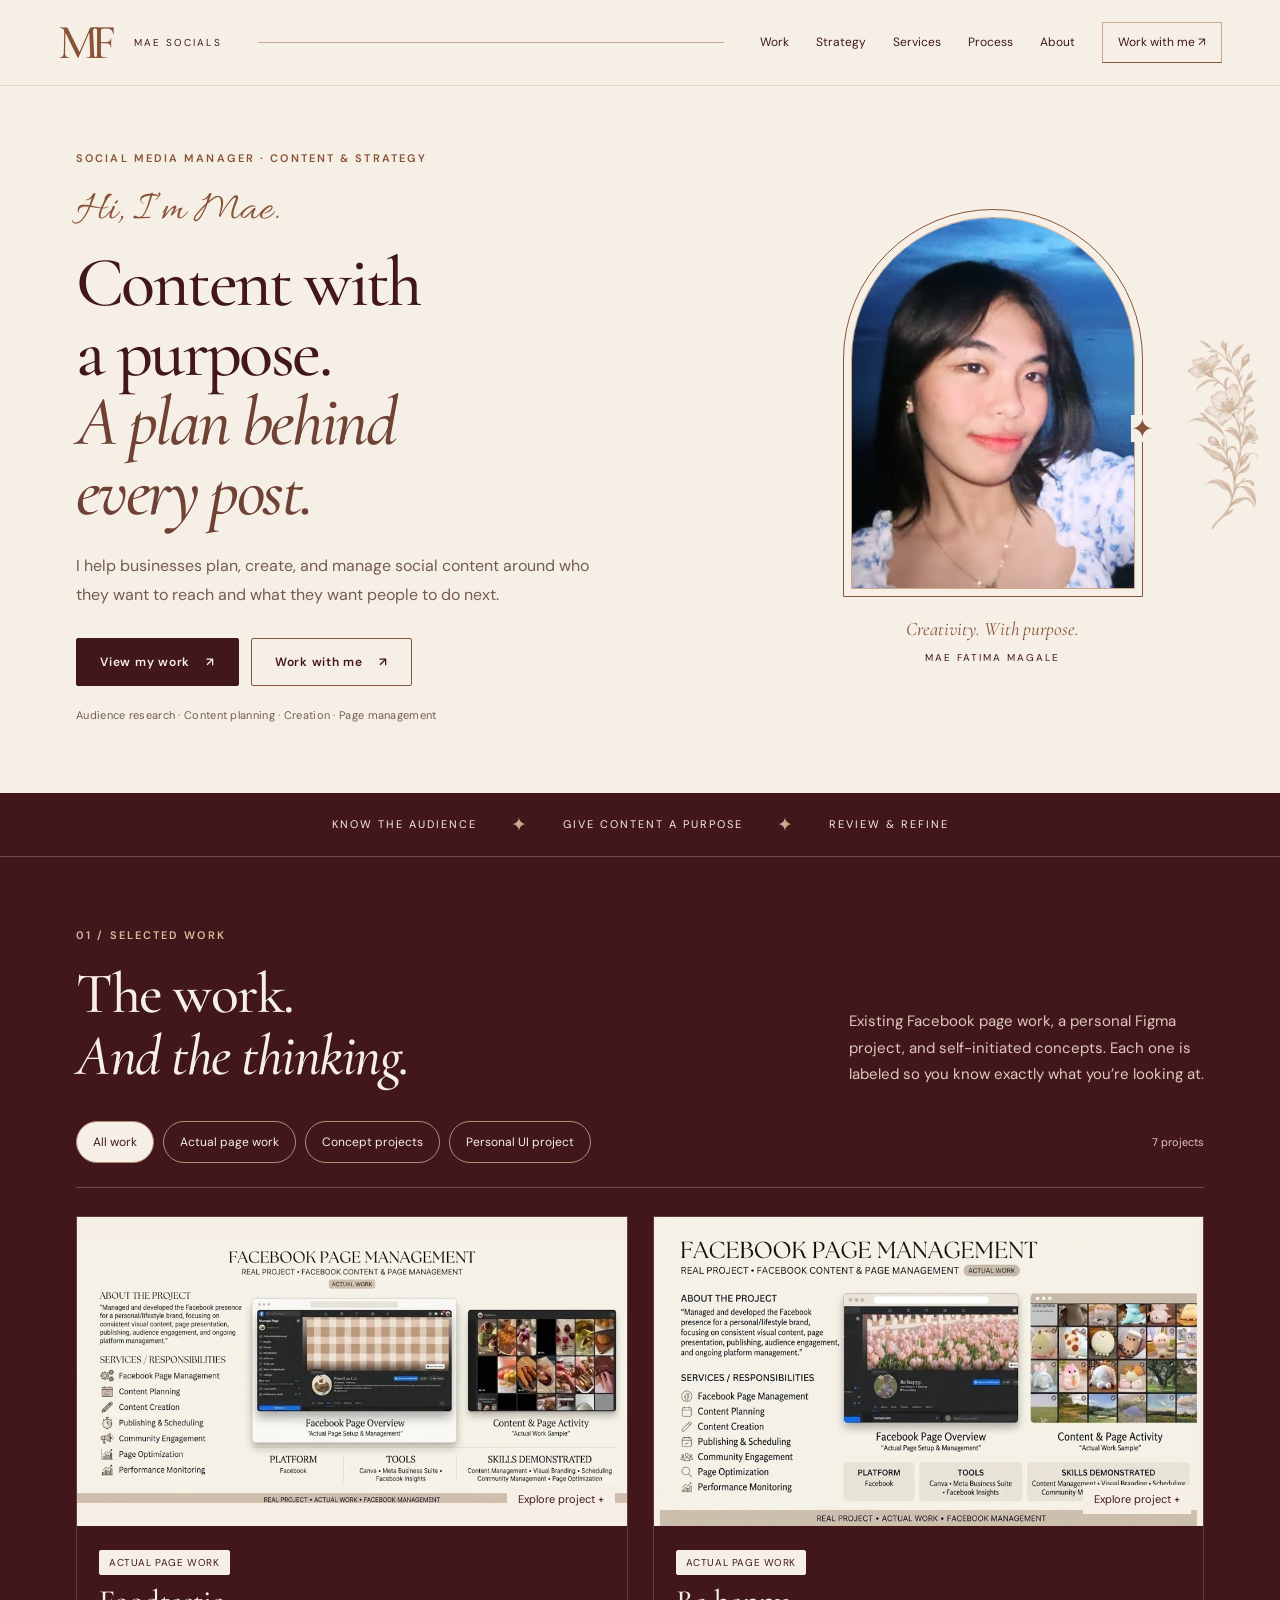
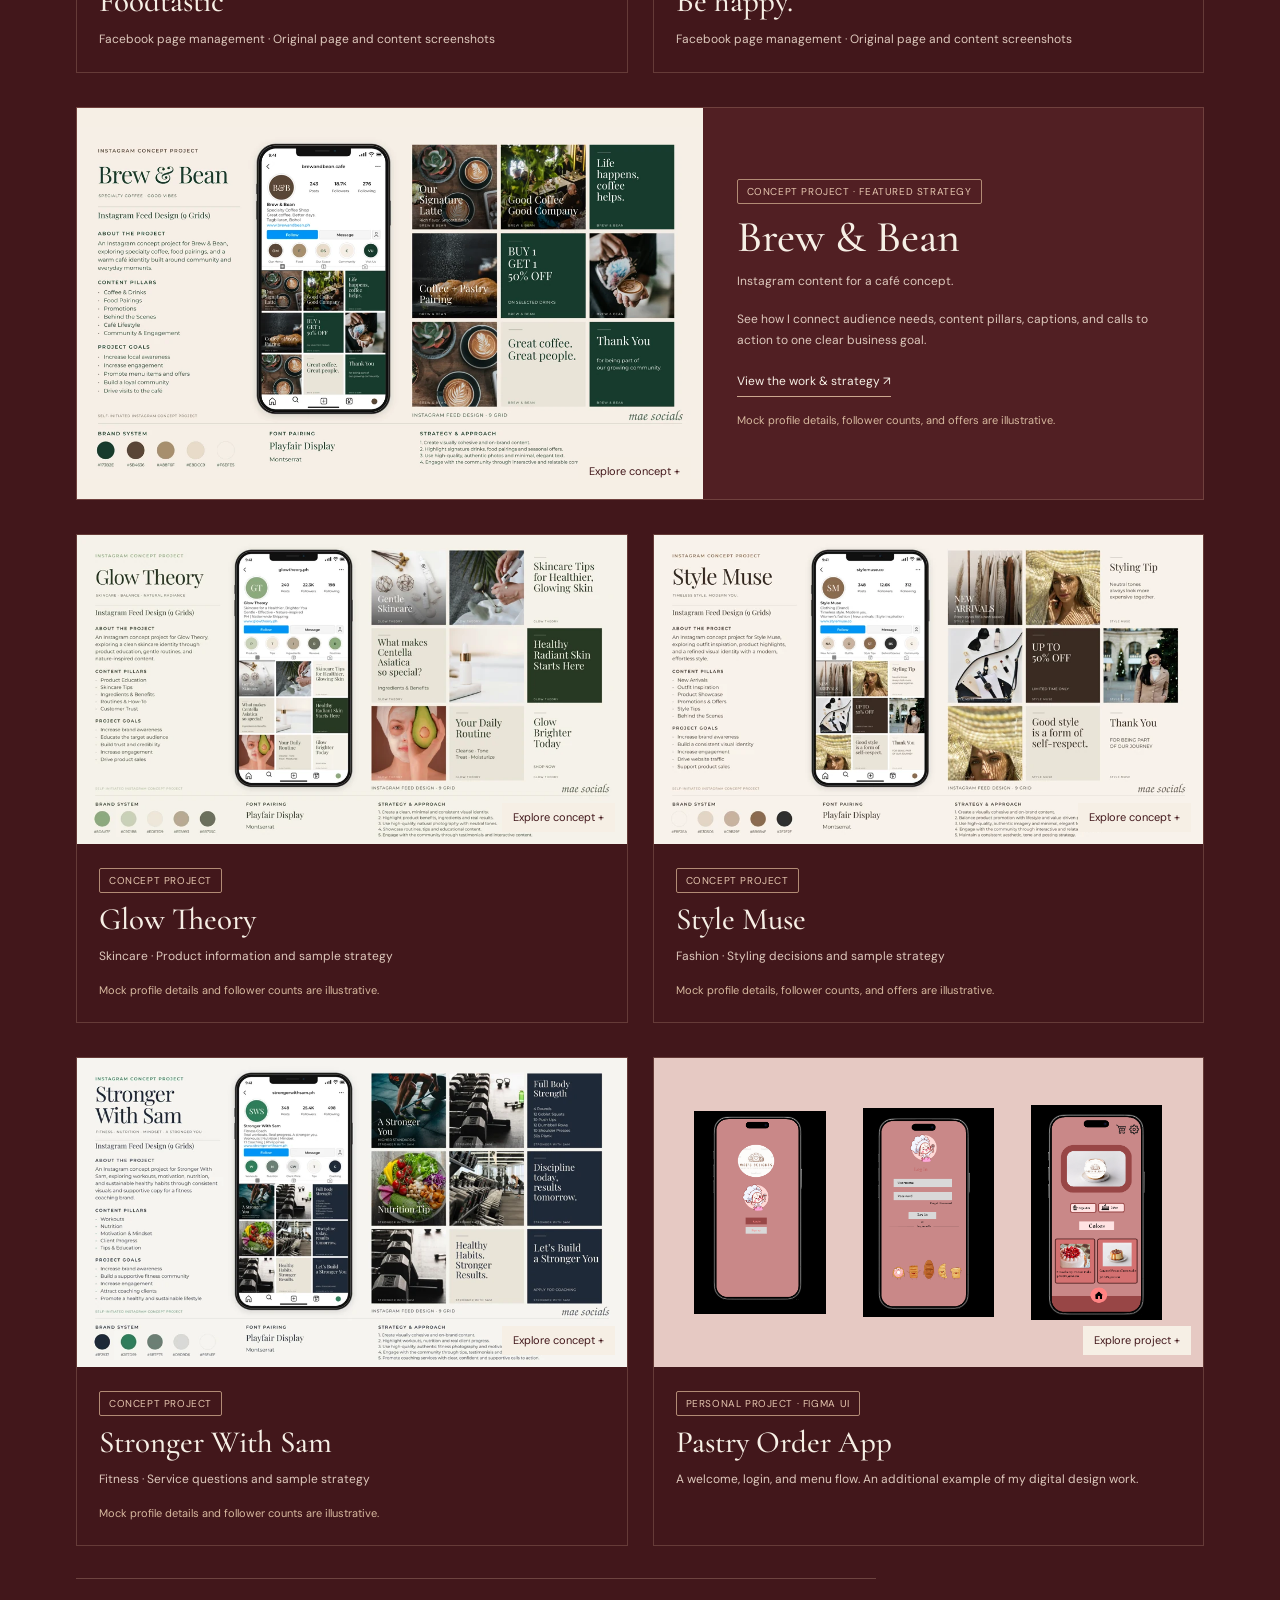
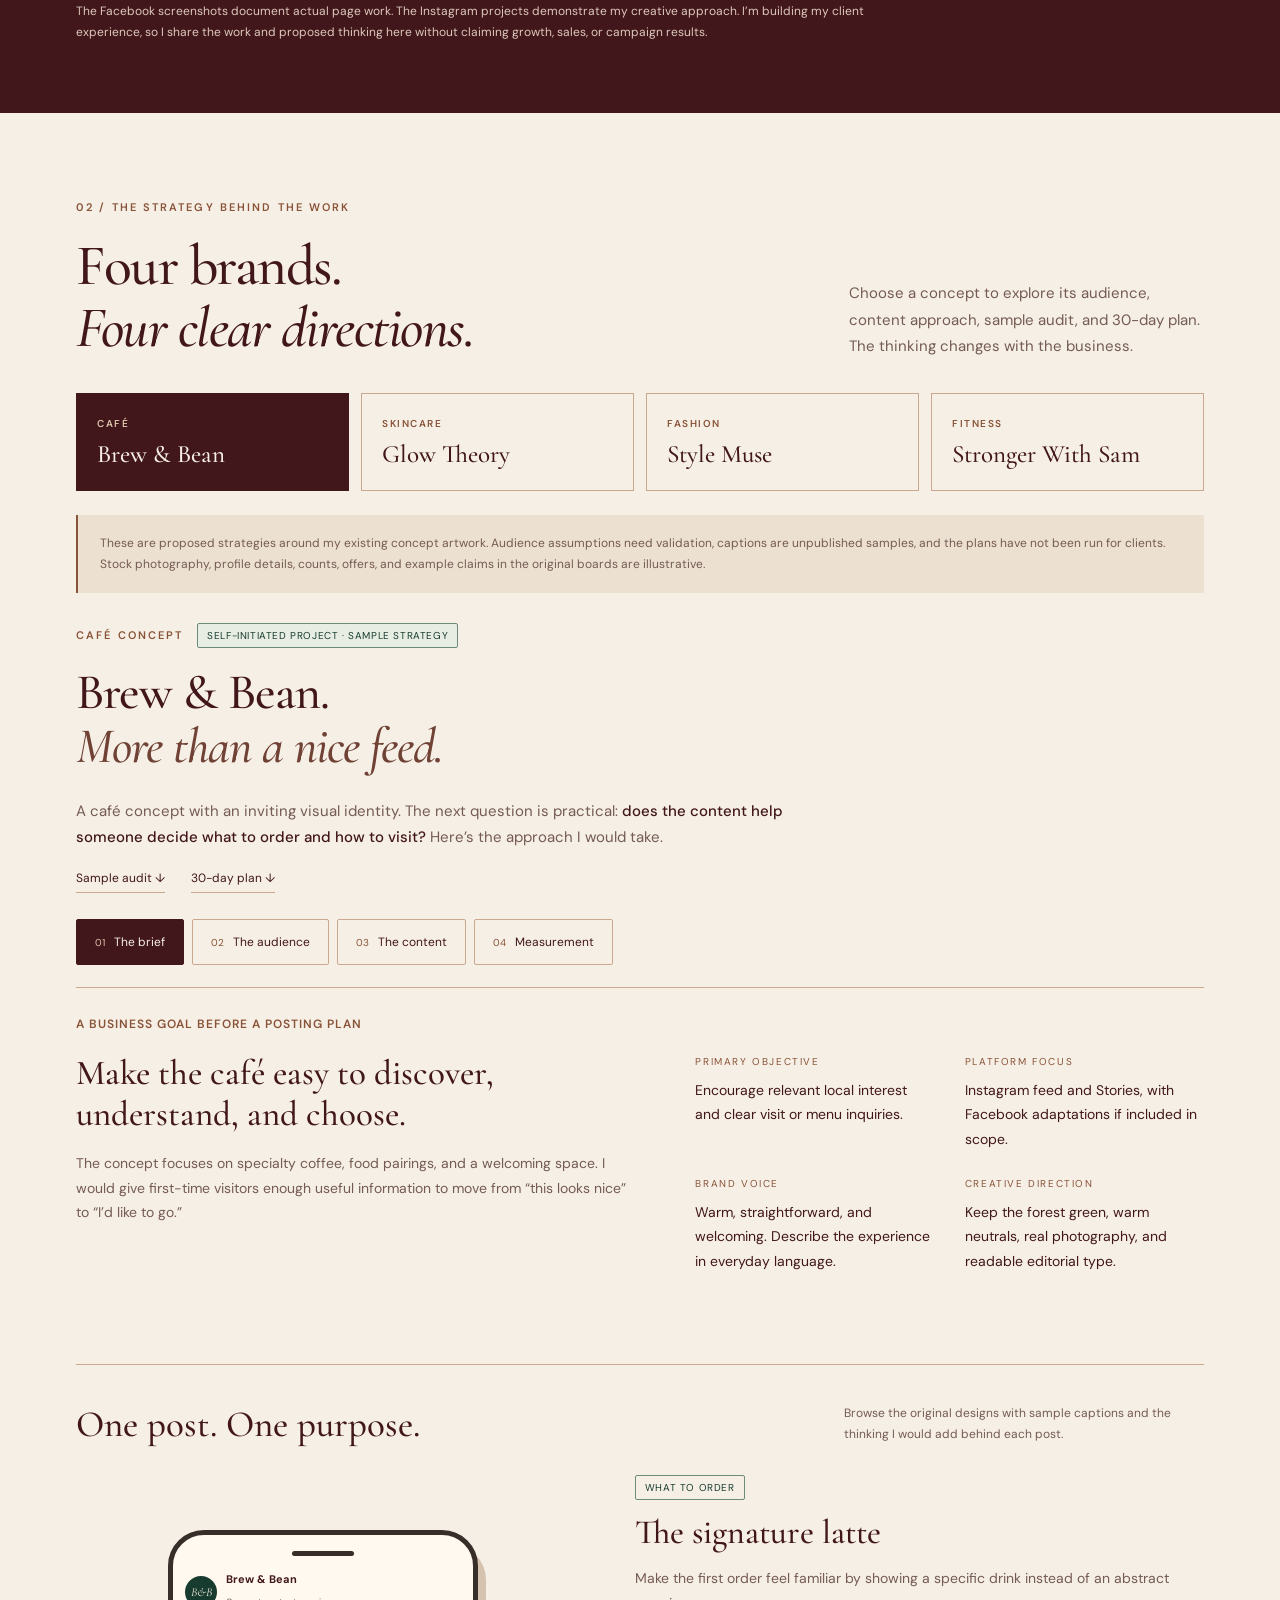
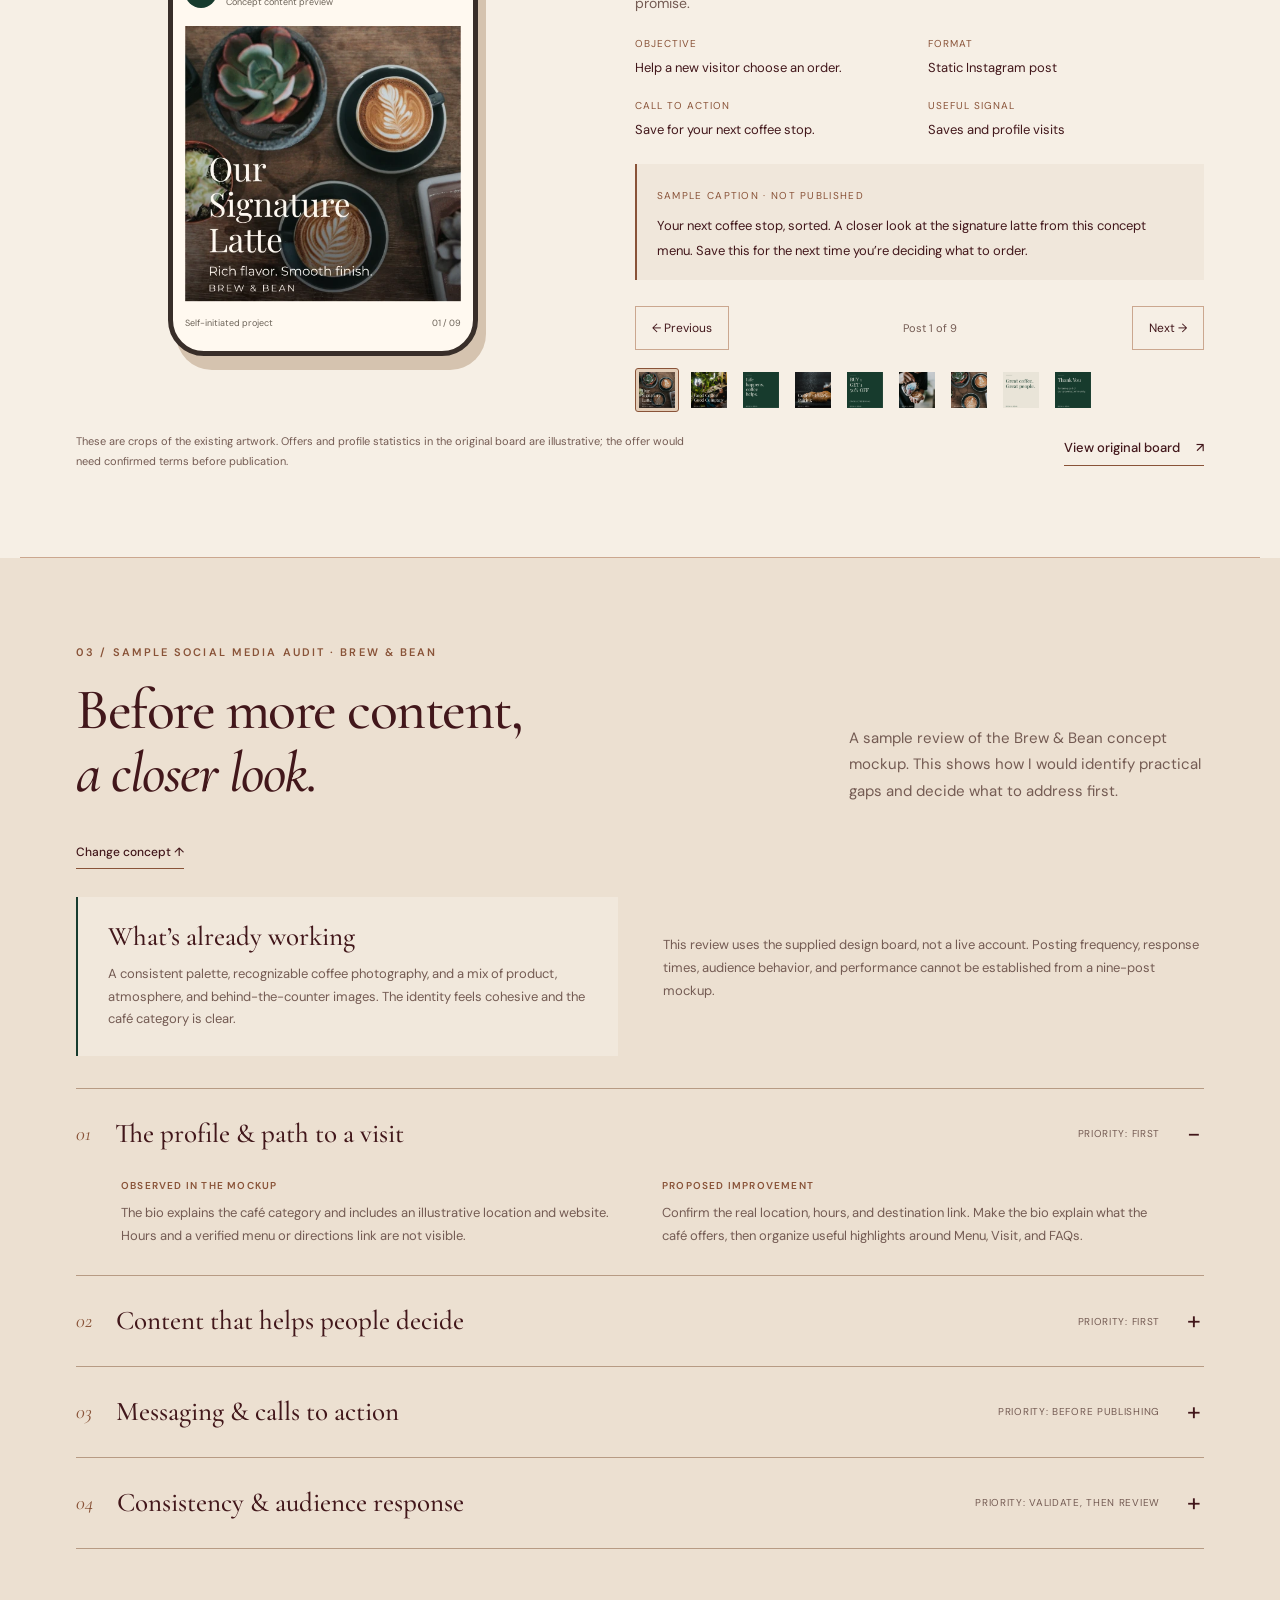
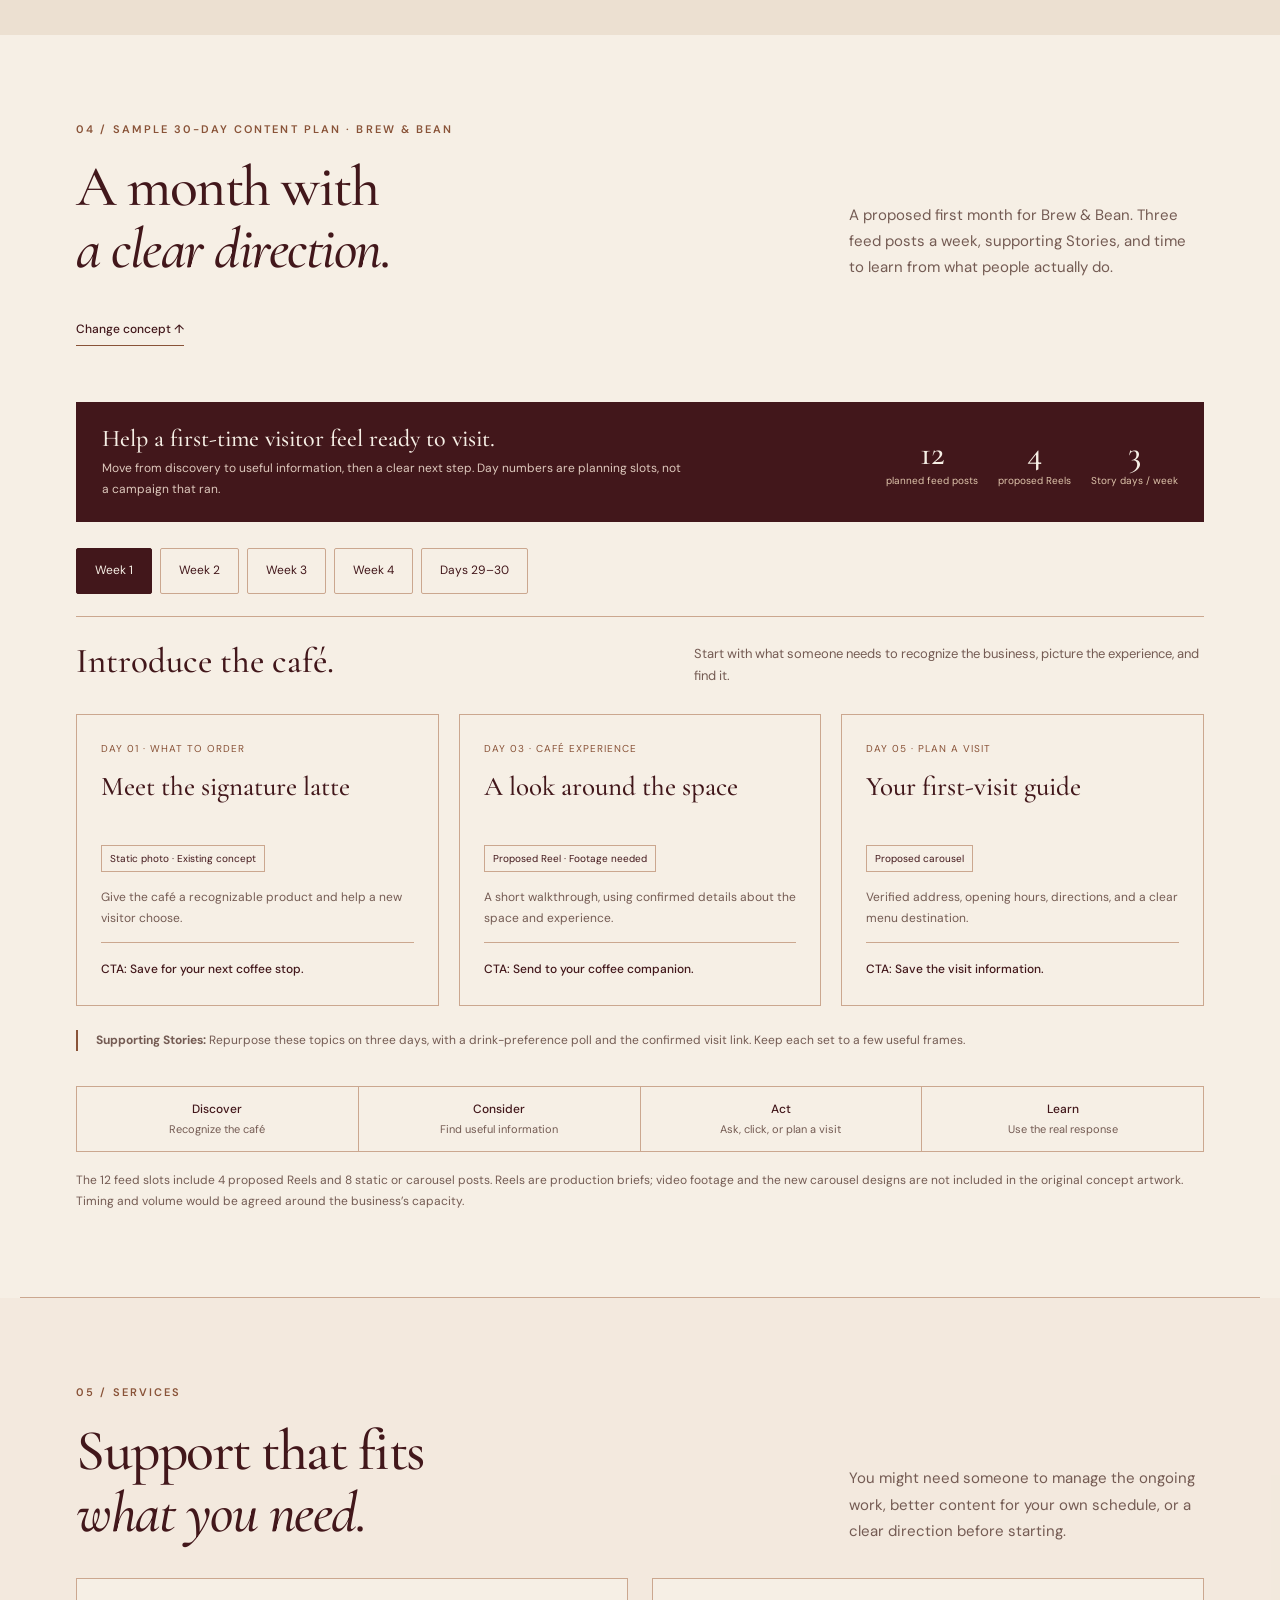
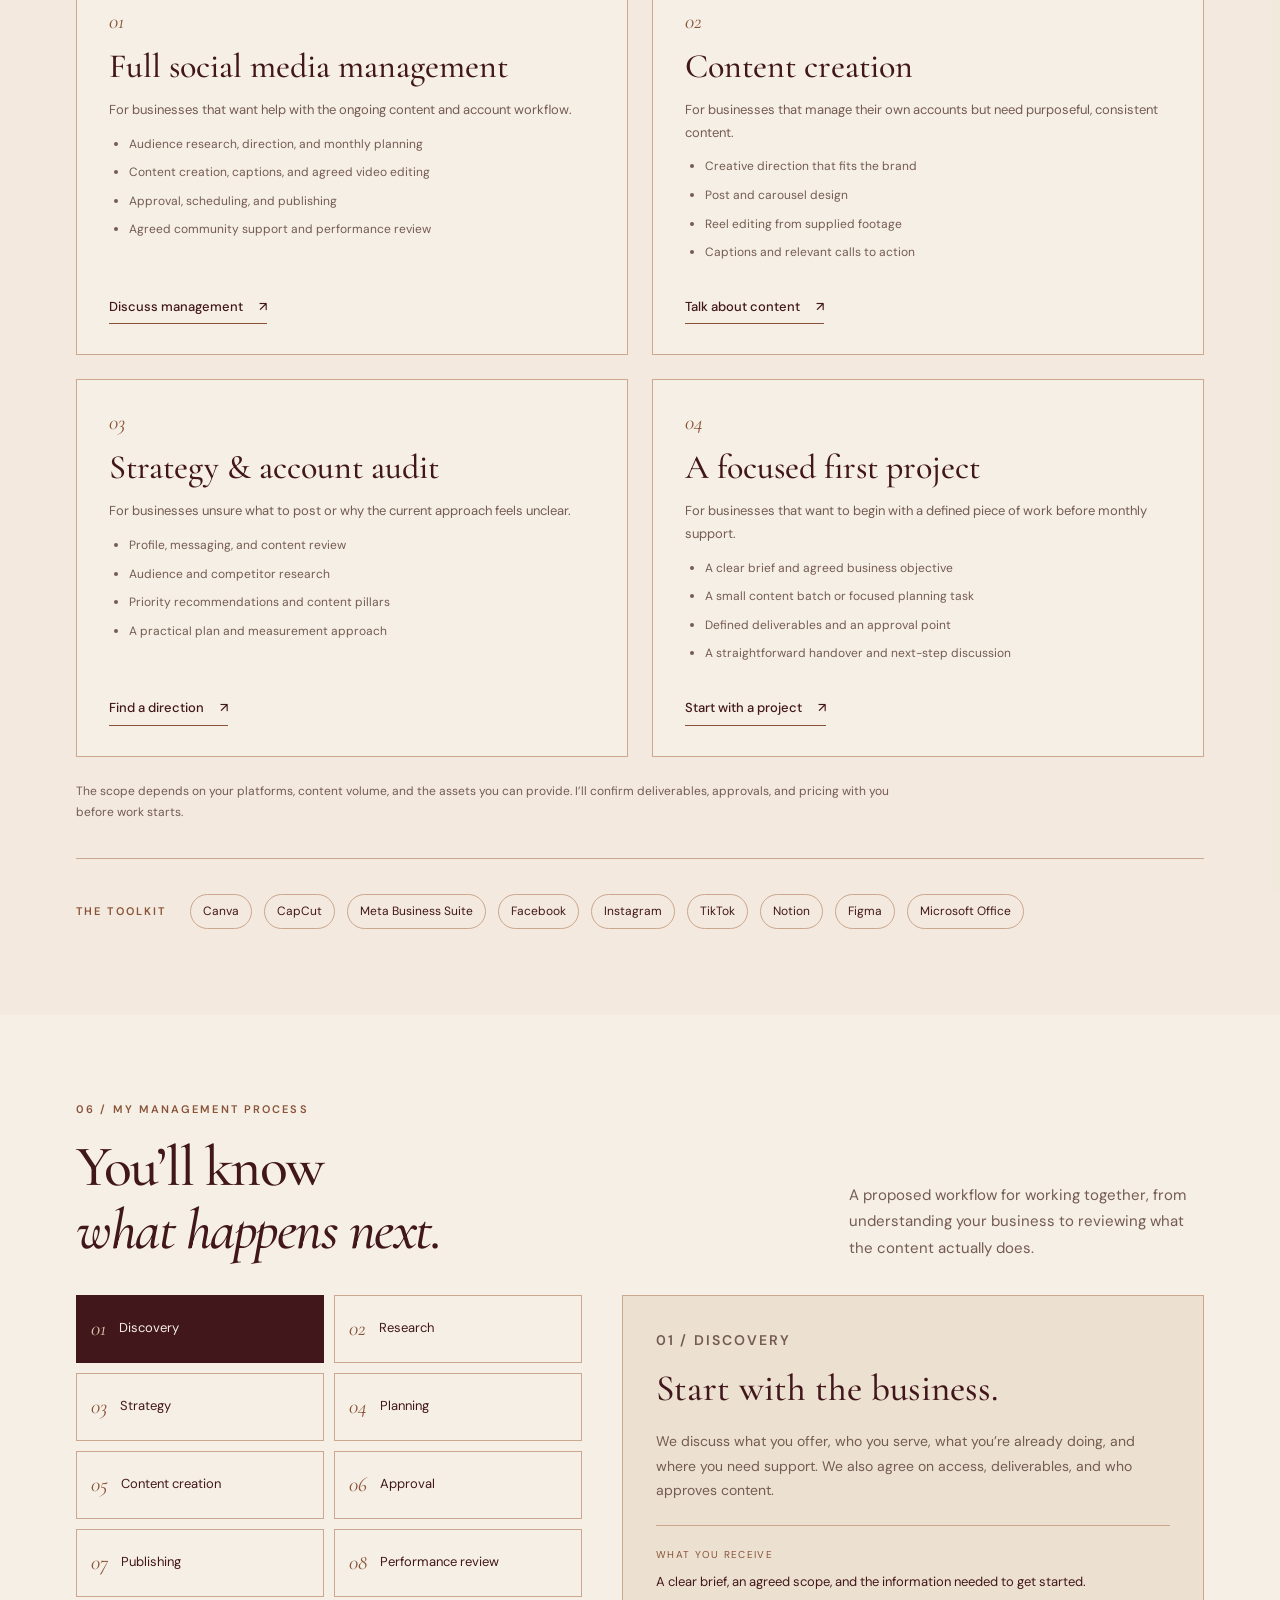
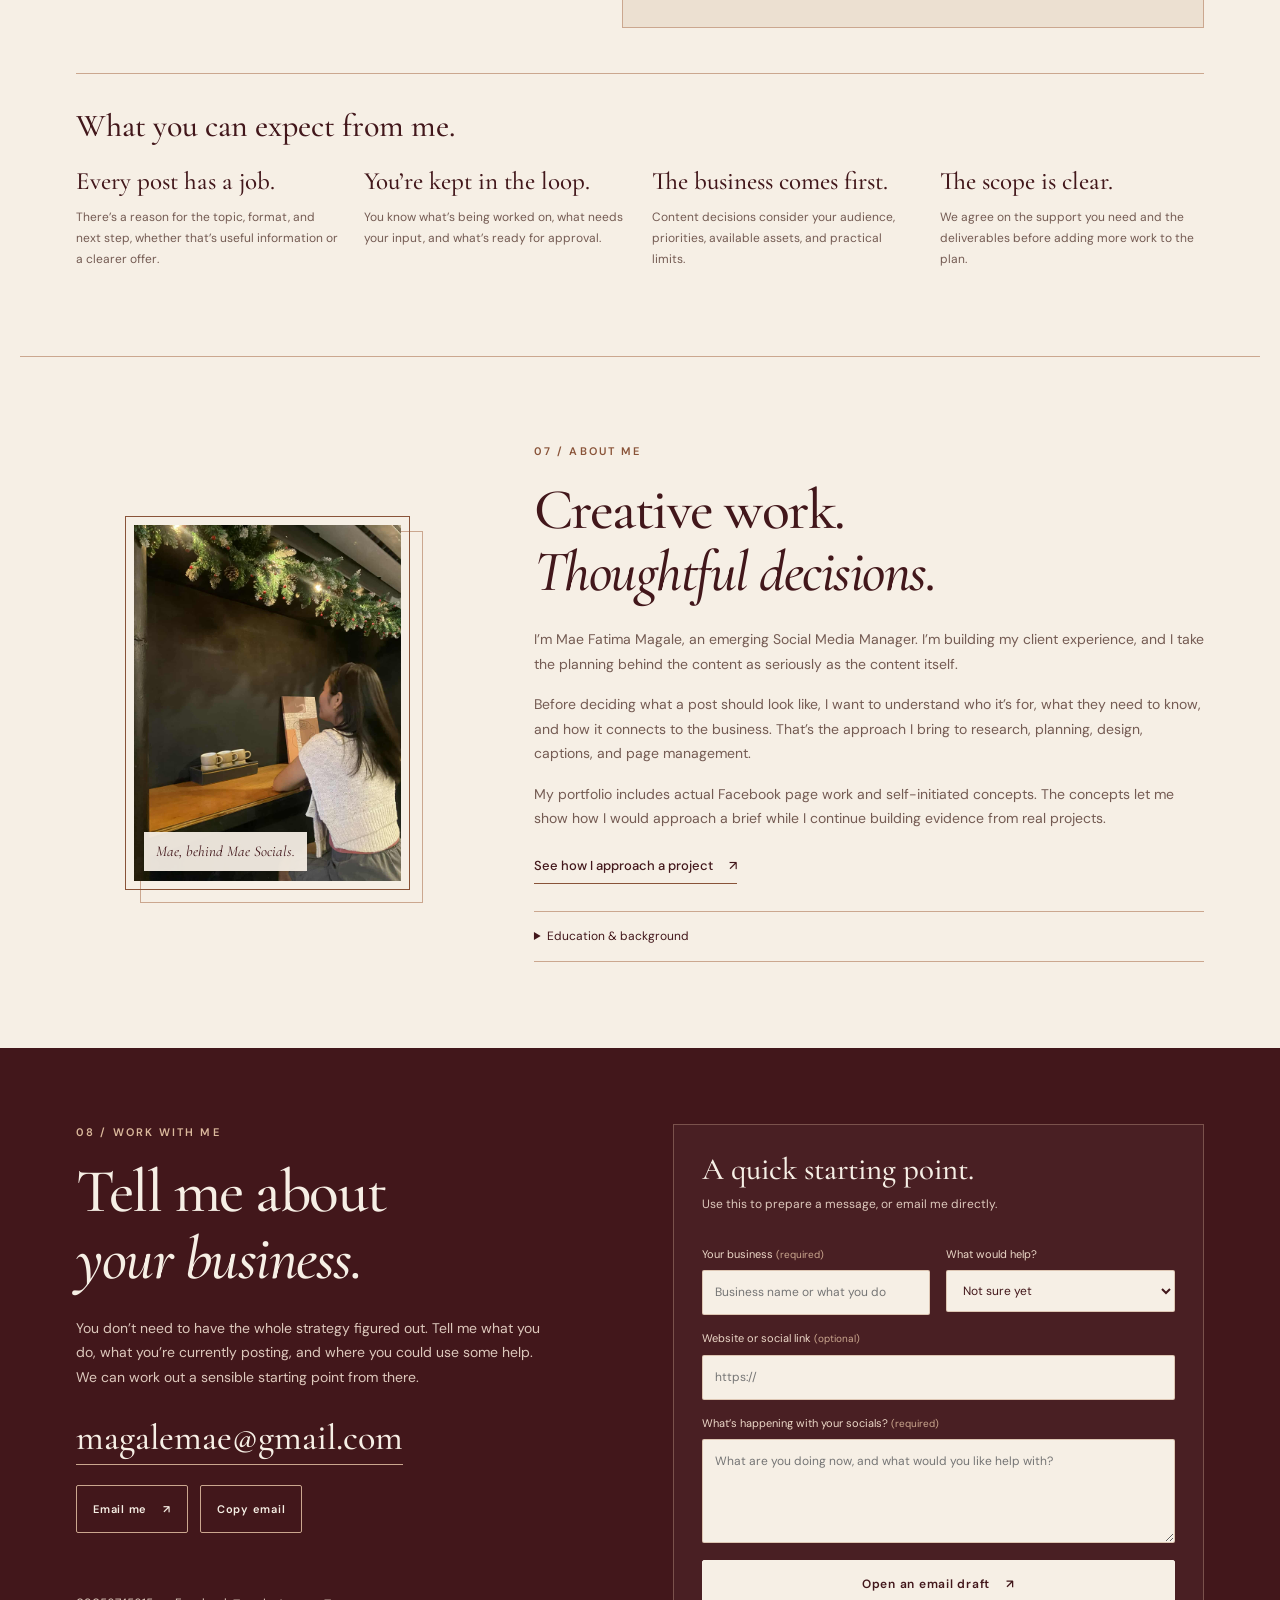
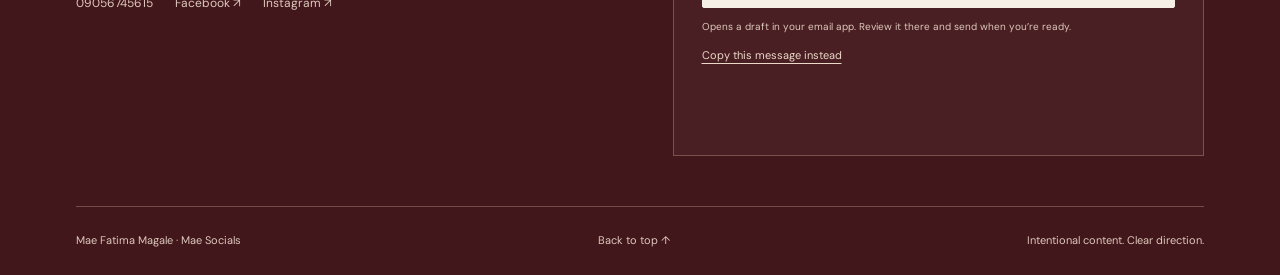
==== commit ca9f2ee0: "Add files via upload" ====
--- a/index.html
+++ b/index.html
@@ -1,13 +1,108 @@
 <!doctype html>
-<html lang="en"><head><meta charset="utf-8"><meta name="viewport" content="width=device-width, initial-scale=1"><meta name="portfolio-release" content="CONCEPTS-20261002"><meta name="theme-color" content="#382436"><title>Mae Fatima Magale | Creative Portfolio</title><meta name="description" content="Explore Mae Fatima Magale’s work in content creation, social media, graphic design and Figma UI design."><link rel="icon" type="image/svg+xml" href="data:image/svg+xml,%3Csvg xmlns='http://www.w3.org/2000/svg' viewBox='0 0 64 64'%3E%3Crect width='64' height='64' rx='16' fill='%23382436'/%3E%3Ctext x='32' y='46' text-anchor='middle' font-family='Georgia' font-size='46' fill='%23f7ede3'%3Em%3C/text%3E%3C/svg%3E"><link rel="stylesheet" href="styles.css"><script src="portfolio-concepts-20261002.js" defer></script></head>
-<body><a class="skip" href="#main">Skip to content</a>
-<header class="header"><a href="#home" class="wordmark" aria-label="Mae Fatima, home">MF</a><span class="header-rule" aria-hidden="true">✦</span><button class="menu-toggle" aria-expanded="false" aria-controls="navigation">Menu</button><nav id="navigation" aria-label="Main navigation"><a href="#work">Work</a><a href="#about">About</a><a href="#skills">Skills</a><a href="#contact">Contact</a></nav></header>
-<main id="main"><section class="hero wrap" id="home"><div class="hero-copy"><p class="hello">Hello, I’m Mae</p><h1>Mae Fatima<br><em>Magale</em></h1><p class="hero-role">Social Media Manager</p><p class="eyebrow">Content Creation · Social Media · Graphic Design</p><div class="fine-divider" aria-hidden="true">◇</div><p class="intro">Hi! I'm Mae, a creative and organized individual passionate about social media, fashion, and digital content. I enjoy designing eye-catching graphics, keeping up with online trends, and creating content that helps brands build meaningful connections with their audience.</p><div class="hero-actions"><a class="button primary" href="#work">Explore my work</a><a class="button secondary" href="#contact">Let’s work together</a></div></div><div class="hero-visual"><div class="portrait-frame"><img src="assets/mae-portrait.webp" width="800" height="800" alt="Mae Fatima Magale in a blue floral top" fetchpriority="high"></div><span class="portrait-caption">Creativity. With purpose.</span></div></section>
-<div class="discipline-strip" aria-hidden="true"><span>Creativity</span><b>✦</b><span>Organization</span><b>✦</b><span>Consistency</span></div>
-<section class="work-section wrap" id="work"><div class="section-top"><div><p class="eyebrow">01 / THE PORTFOLIO</p><h2>Selected <em>work.</em></h2></div><p class="section-intro">Real Facebook page-management work, a personal Figma app project, and self-initiated Instagram concept projects.</p></div><div class="work-toolbar"><div class="filters" role="group" aria-label="Filter sample works"><button aria-pressed="true" data-filter="all">All work</button><button aria-pressed="false" data-filter="social">Social & graphic design</button><button aria-pressed="false" data-filter="management">Page management</button><button aria-pressed="false" data-filter="ui">UI design</button></div><span id="work-count" aria-live="polite">7 projects</span></div><div class="project-grid" id="project-grid"></div><noscript><p>Please enable JavaScript to explore the interactive gallery. You can also <a href="https://maefatima.my.canva.site/">view the original portfolio</a>.</p></noscript></section>
-<section class="about-section" id="about"><div class="wrap about-grid"><div class="about-portrait"><img src="assets/mae-about.jpg" width="360" height="360" alt="Portrait of Mae Fatima Magale" loading="lazy"><span class="portrait-caption">The person behind the pixels.</span></div><div class="about-copy"><p class="eyebrow">02 / ABOUT ME</p><h2>Creative mind.<br><em>Thoughtful approach.</em></h2><p>Hi! I’m Mae, a creative and detail-oriented Social Media Manager passionate about helping businesses build a stronger and more engaging presence online. I enjoy creating content that captures attention, connects with audiences, and reflects each brand’s personality.</p><p>I can help with content planning, social media strategy, audience and competitor research, content creation, captions, Canva graphics, and maintaining a consistent social media presence. I’m proficient in tools like Canva, Figma, and Microsoft Office, and I’m always learning new trends and ways to improve social media content.</p><p>I value creativity, organization, attention to detail, and consistency. I enjoy turning ideas into purposeful content and helping brands show up online in a way that feels authentic and engaging.</p><div class="social-links"><a href="https://www.facebook.com/mae.magale.9" target="_blank" rel="noopener noreferrer">Facebook</a><a href="https://www.instagram.com/defnot_eam?igsh=dnc3MzJodjczYzg0" target="_blank" rel="noopener noreferrer">Instagram</a></div></div></div></section>
-<section class="skills-section wrap" id="skills"><div class="section-top"><div><p class="eyebrow">03 / SKILLS & TOOLS</p><h2>Ideas, meet<br><em>the toolkit.</em></h2></div><p class="section-intro">Creativity, organization, attention to detail, and consistency.</p></div><div class="services"><article><span class="service-number">01</span><h3>Social media strategy</h3><p>Content planning, audience and competitor research, and maintaining a consistent social media presence.</p></article><article><span class="service-number">02</span><h3>Content creation</h3><p>Content, captions, and Canva graphics that reflect each brand’s personality.</p></article><article><span class="service-number">03</span><h3>Digital design</h3><p>Graphic design and Figma UI design.</p></article></div><div class="tool-list" aria-label="Tools and platforms"><span>Canva</span><span>Figma</span><span>CapCut</span><span>Facebook</span><span>Instagram</span><span>TikTok</span><span>Notion</span><span>Microsoft Office</span></div></section>
-<section class="education wrap" id="education"><div><p class="eyebrow">04 / EDUCATIONAL BACKGROUND</p><h2>Always<br><em>learning.</em></h2></div><div class="education-list"><article><span class="date">2024–Present</span><h3>Bachelor of Science in Information Systems</h3><p>Talibon Polytechnic College</p></article><article><span class="date">Graduated: 2023–2024</span><h3>Senior High School Graduate (TVL-ICT)</h3><p>North Coast Bohol Institute Inc.</p></article></div></section>
-<section class="contact" id="contact"><div class="wrap"><p class="eyebrow">05 / CONTACT ME</p><div class="contact-heading"><h2>Let’s work<br><em>together.</em></h2><span aria-hidden="true">✳</span></div><p class="contact-intro">I'm excited to bring creativity, fresh ideas, and a passion for marketing to your team.</p><div class="contact-row"><a class="email" href="mailto:magalemae@gmail.com">magalemae@gmail.com</a><button id="copy-email" class="button light">Copy email</button></div><div class="contact-details"><a href="tel:+639056745615">09056745615</a><a href="https://www.facebook.com/mae.magale.9" target="_blank" rel="noopener noreferrer">Mae Fatima · Facebook</a><a href="https://www.instagram.com/defnot_eam?igsh=dnc3MzJodjczYzg0" target="_blank" rel="noopener noreferrer">Instagram</a></div><p id="copy-status" role="status"></p><footer><span>Mae Fatima Magale</span><a href="#home">Back to top</a><span>Content Creation · Social Media · Graphic Design</span></footer></div></section></main>
-<dialog id="project-dialog" aria-labelledby="dialog-title"><div class="dialog-header"><div><p class="eyebrow" id="dialog-category"></p><h2 id="dialog-title"></h2></div><button class="close-dialog" aria-label="Close project preview">Close <span aria-hidden="true">×</span></button></div><div class="dialog-body" id="dialog-body"></div><div class="dialog-footer"><button id="previous-project">Previous project</button><span id="dialog-position"></span><button id="next-project">Next project</button></div></dialog>
-</body></html>
+<html lang="en">
+<head>
+<meta charset="utf-8"><meta name="viewport" content="width=device-width,initial-scale=1"><meta name="portfolio-release" content="ALL-BRANDS-20261004"><meta name="theme-color" content="#42171b">
+<title>Mae Socials | Intentional Social Media Management</title>
+<meta name="description" content="Mae Fatima Magale helps businesses plan, create, and manage social content with a clear purpose. Explore actual page work, transparent concept projects, and four tailored sample strategies.">
+<link rel="icon" type="image/svg+xml" href="data:image/svg+xml,%3Csvg xmlns='http://www.w3.org/2000/svg' viewBox='0 0 64 64'%3E%3Crect width='64' height='64' rx='16' fill='%2342171b'/%3E%3Ctext x='32' y='46' text-anchor='middle' font-family='Georgia' font-size='46' fill='%23f6efe5'%3Em%3C/text%3E%3C/svg%3E">
+<link rel="stylesheet" href="portfolio-all-brands-20261004.css"><script src="portfolio-all-brands-20261004.js" defer></script>
+</head>
+<body>
+<a class="skip" href="#main">Skip to content</a>
+<header class="header"><a class="brand" href="#home" aria-label="Mae Socials, home"><span class="wordmark">MF</span><span class="brand-name">Mae Socials</span></a><span class="header-rule" aria-hidden="true"></span><button class="menu-toggle" aria-expanded="false" aria-controls="navigation">Menu</button><nav id="navigation" aria-label="Main navigation"><a href="#work">Work</a><a href="#strategy">Strategy</a><a href="#services">Services</a><a href="#process">Process</a><a href="#about">About</a><a href="#contact" class="nav-contact">Work with me <span aria-hidden="true">↗</span></a></nav></header>
+<main id="main">
+<section class="hero wrap" id="home"><div class="hero-copy"><p class="eyebrow">Social media manager · Content & strategy</p><p class="hello">Hi, I’m Mae.</p><h1>Content with<br>a purpose.<em>A plan behind<br>every post.</em></h1><p class="intro">I help businesses plan, create, and manage social content around who they want to reach and what they want people to do next.</p><div class="hero-actions"><a href="#work" class="button primary">View my work <span aria-hidden="true">↗</span></a><a href="#contact" class="button secondary">Work with me <span aria-hidden="true">↗</span></a></div><p class="hero-note">Audience research · Content planning · Creation · Page management</p></div><div class="hero-visual"><div class="portrait-frame"><img src="assets/mae-home-original-v2.jpg" alt="Mae Fatima Magale in a blue floral top" width="560" height="560" fetchpriority="high"></div><span class="portrait-caption">Creativity. With purpose.</span><span class="hero-name">Mae Fatima Magale</span></div></section>
+<div class="discipline-strip" aria-label="My approach"><span>Know the audience</span><b aria-hidden="true">✦</b><span>Give content a purpose</span><b aria-hidden="true">✦</b><span>Review & refine</span></div>
+
+<section class="work-section" id="work"><div class="wrap">
+<div class="section-top" data-reveal><div><p class="eyebrow">01 / Selected work</p><h2>The work.<br><em>And the thinking.</em></h2></div><p class="section-intro">Existing Facebook page work, a personal Figma project, and self-initiated concepts. Each one is labeled so you know exactly what you’re looking at.</p></div>
+<div class="work-toolbar"><div class="filters" role="group" aria-label="Filter portfolio projects"><button data-filter="all" aria-pressed="true">All work</button><button data-filter="management" aria-pressed="false">Actual page work</button><button data-filter="social" aria-pressed="false">Concept projects</button><button data-filter="ui" aria-pressed="false">Personal UI project</button></div><span id="work-count" role="status">7 projects</span></div>
+<div class="project-grid" id="project-grid">
+<article class="project" data-category="management"><a class="project-link" data-project="food" href="assets/facebook-food-board.jpg"><div class="project-cover"><img src="assets/previews/facebook-food.webp" width="960" height="540" loading="lazy" alt="Foodtastic Facebook page-management board from Mae’s original portfolio"><span class="open-label">Explore project +</span></div><div class="project-meta"><span class="badge actual">Actual page work</span><h3>Foodtastic</h3><p>Facebook page management · Original page and content screenshots</p></div></a></article>
+<article class="project" data-category="management"><a class="project-link" data-project="floral" href="assets/facebook-floral-board.jpg"><div class="project-cover"><img src="assets/previews/facebook-floral.webp" width="960" height="540" loading="lazy" alt="Be happy. Facebook page-management board from Mae’s original portfolio"><span class="open-label">Explore project +</span></div><div class="project-meta"><span class="badge actual">Actual page work</span><h3>Be happy.</h3><p>Facebook page management · Original page and content screenshots</p></div></a></article>
+<article class="project featured" data-category="social"><a class="project-link" data-project="brew" href="assets/brew-bean-concept-20261002.png"><div class="project-cover"><img src="assets/previews/brew.webp" width="1200" height="675" loading="lazy" alt="Brew & Bean concept board with the original Instagram phone mockup and nine café posts"><span class="open-label">Explore concept +</span></div><div class="project-meta"><span class="badge">Concept project · Featured strategy</span><h3>Brew & Bean</h3><p>Instagram content for a café concept.</p><p class="project-teaser">See how I connect audience needs, content pillars, captions, and calls to action to one clear business goal.</p><span class="project-action">View the work & strategy <span aria-hidden="true">↗</span></span><p class="project-footnote">Mock profile details, follower counts, and offers are illustrative.</p></div></a></article>
+<article class="project" data-category="social"><a class="project-link" data-project="glow" href="assets/glow-theory-concept-20261002.png"><div class="project-cover"><img src="assets/previews/glow.webp" width="960" height="540" loading="lazy" alt="Glow Theory concept board with its original skincare posts and Instagram phone mockup"><span class="open-label">Explore concept +</span></div><div class="project-meta"><span class="badge">Concept project</span><h3>Glow Theory</h3><p>Skincare · Product information and sample strategy</p><p class="project-footnote">Mock profile details and follower counts are illustrative.</p></div></a></article>
+<article class="project" data-category="social"><a class="project-link" data-project="style" href="assets/style-muse-concept-20261002.png"><div class="project-cover"><img src="assets/previews/style.webp" width="960" height="540" loading="lazy" alt="Style Muse concept board with its original fashion posts and Instagram phone mockup"><span class="open-label">Explore concept +</span></div><div class="project-meta"><span class="badge">Concept project</span><h3>Style Muse</h3><p>Fashion · Styling decisions and sample strategy</p><p class="project-footnote">Mock profile details, follower counts, and offers are illustrative.</p></div></a></article>
+<article class="project" data-category="social"><a class="project-link" data-project="sam" href="assets/stronger-with-sam-concept-20261002.png"><div class="project-cover"><img src="assets/previews/sam.webp" width="960" height="540" loading="lazy" alt="Stronger With Sam concept board with its original fitness posts and Instagram phone mockup"><span class="open-label">Explore concept +</span></div><div class="project-meta"><span class="badge">Concept project</span><h3>Stronger With Sam</h3><p>Fitness · Service questions and sample strategy</p><p class="project-footnote">Mock profile details and follower counts are illustrative.</p></div></a></article>
+<article class="project" data-category="ui"><a class="project-link" data-project="pastry" href="assets/pastry-menu.png"><div class="project-cover"><div class="phone-set"><img src="assets/pastry-welcome.png" width="515" height="796" loading="lazy" alt="Original pastry-ordering app welcome screen"><img src="assets/pastry-login.png" width="496" height="787" loading="lazy" alt="Original pastry-ordering app login screen"><img src="assets/pastry-menu.png" width="471" height="771" loading="lazy" alt="Original pastry-ordering app menu screen"></div><span class="open-label">Explore project +</span></div><div class="project-meta"><span class="badge">Personal project · Figma UI</span><h3>Pastry Order App</h3><p>A welcome, login, and menu flow. An additional example of my digital design work.</p></div></a></article>
+</div><p class="evidence-note">The Facebook screenshots document actual page work. The Instagram projects demonstrate my creative approach. I’m building my client experience, so I share the work and proposed thinking here without claiming growth, sales, or campaign results.</p><noscript><p class="noscript-note">You can open every original project image above. The strategy and workflow below are fully readable; JavaScript adds galleries, filters, and the email-draft helper.</p></noscript></div></section>
+
+<section class="strategy section wrap" id="strategy">
+<div class="section-top" data-reveal><div><p class="eyebrow">02 / The strategy behind the work</p><h2>Four brands.<br><em>Four clear directions.</em></h2></div><p class="section-intro">Choose a concept to explore its audience, content approach, sample audit, and 30-day plan. The thinking changes with the business.</p></div><div class="brand-picker" role="group" aria-label="Choose a concept for the strategy, audit, and month plan"><button type="button" class="brand-option" data-select-brand="brew" aria-pressed="true" aria-controls="strategy-brew audit-brew plan-brew"><span>Café</span>Brew &amp; Bean</button><button type="button" class="brand-option" data-select-brand="glow" aria-pressed="false" aria-controls="strategy-glow audit-glow plan-glow"><span>Skincare</span>Glow Theory</button><button type="button" class="brand-option" data-select-brand="style" aria-pressed="false" aria-controls="strategy-style audit-style plan-style"><span>Fashion</span>Style Muse</button><button type="button" class="brand-option" data-select-brand="sam" aria-pressed="false" aria-controls="strategy-sam audit-sam plan-sam"><span>Fitness</span>Stronger With Sam</button></div><p class="sr-only" id="brand-status" role="status" aria-atomic="true"></p><p class="case-context">These are proposed strategies around my existing concept artwork. Audience assumptions need validation, captions are unpublished samples, and the plans have not been run for clients. Stock photography, profile details, counts, offers, and example claims in the original boards are illustrative.</p>
+<article class="brand-study" id="strategy-brew" data-brand-panel="brew" aria-labelledby="strategy-title-brew" tabindex="-1"><div><div class="case-heading"><p class="eyebrow">Café concept</p><span class="badge">Self-initiated project · Sample strategy</span></div><h3 class="brand-study-title" id="strategy-title-brew">Brew &amp; Bean.<br><em>More than a nice feed.</em></h3><p class="case-intro">A café concept with an inviting visual identity. The next question is practical: <strong>does the content help someone decide what to order and how to visit?</strong> Here’s the approach I would take.</p></div>
+<nav class="case-jumps" aria-label="Brew &amp; Bean case sections"><a href="#audit-brew">Sample audit ↓</a><a href="#plan-brew">30-day plan ↓</a></nav>
+<div class="tabs" data-tabs="case" role="tablist" aria-label="Explore Brew & Bean strategy"><button id="case-tab-brief" role="tab" aria-controls="case-brief" aria-selected="true"><span>01</span>The brief</button><button id="case-tab-audience" role="tab" aria-controls="case-audience" aria-selected="false"><span>02</span>The audience</button><button id="case-tab-content" role="tab" aria-controls="case-content" aria-selected="false"><span>03</span>The content</button><button id="case-tab-measure" role="tab" aria-controls="case-measure" aria-selected="false"><span>04</span>Measurement</button></div>
+<div class="tab-panel" id="case-brief" role="tabpanel" aria-labelledby="case-tab-brief" tabindex="0"><p class="panel-label">A business goal before a posting plan</p><div class="brief-layout"><div><p class="brief-lead">Make the café easy to discover, understand, and choose.</p><p>The concept focuses on specialty coffee, food pairings, and a welcoming space. I would give first-time visitors enough useful information to move from “this looks nice” to “I’d like to go.”</p></div><dl class="definition-grid"><div><dt>Primary objective</dt><dd>Encourage relevant local interest and clear visit or menu inquiries.</dd></div><div><dt>Platform focus</dt><dd>Instagram feed and Stories, with Facebook adaptations if included in scope.</dd></div><div><dt>Brand voice</dt><dd>Warm, straightforward, and welcoming. Describe the experience in everyday language.</dd></div><div><dt>Creative direction</dt><dd>Keep the forest green, warm neutrals, real photography, and readable editorial type.</dd></div></dl></div></div>
+<div class="tab-panel" id="case-audience" role="tabpanel" aria-labelledby="case-tab-audience" tabindex="0"><p class="panel-label">Audience hypothesis · To validate with the business</p><div class="detail-grid"><article class="detail-card"><h3>Who the content could speak to</h3><p>People near the café looking for a coffee stop, somewhere to catch up with a friend, or a comfortable place to spend a quiet hour.</p><p>They may want to know what’s on the menu, what it costs, where the café is, and what the space feels like before deciding to visit.</p></article><article class="detail-card"><h3>What I would check first</h3><p>Ask the owner about regular customers, common questions, busiest times, and popular items. Review account insights and compare how nearby cafés explain their menus and visit information.</p><p>Wi-Fi, seating, accessibility, hours, and dietary options would only appear in content after the business confirms them.</p></article></div></div>
+<div class="tab-panel" id="case-content" role="tabpanel" aria-labelledby="case-tab-content" tabindex="0"><p class="panel-label">Four pillars, each with a job to do</p><div class="pillars"><article class="pillar"><span class="pillar-number">01</span><h3>What to order</h3><p>Drinks, menu explanations, and pairings. Help someone picture their first order.</p></article><article class="pillar"><span class="pillar-number">02</span><h3>The café experience</h3><p>Space, atmosphere, and everyday moments. Show what a visit could feel like.</p></article><article class="pillar"><span class="pillar-number">03</span><h3>Behind the counter</h3><p>Preparation and barista details. Make the care behind the product visible.</p></article><article class="pillar"><span class="pillar-number">04</span><h3>Plan a visit</h3><p>Confirmed hours, location, menu links, and useful answers. Make the next step clear.</p></article></div><div class="posting-direction"><div><h4>Format follows the message</h4><p>Use a photo for a product detail, a carousel for useful information, a Reel for preparation or atmosphere, and Stories for questions and reminders.</p></div><div><h4>One clear next step</h4><p>Match the CTA to the post: save an idea, reply with a preference, open the confirmed menu, or ask a specific visit question.</p></div></div></div>
+<div class="tab-panel" id="case-measure" role="tabpanel" aria-labelledby="case-tab-measure" tabindex="0"><p class="panel-label">Success metrics I would track · No results claimed</p><div class="table-scroll"><table><thead><tr><th scope="col">Question</th><th scope="col">Metric</th><th scope="col">How it informs the next month</th></tr></thead><tbody><tr><td>Are people discovering the café?</td><td>Reach, non-follower reach where available, and profile visits</td><td>Compare which topics bring people to the profile; check whether the audience is relevant locally.</td></tr><tr><td>Is the content useful?</td><td>Saves, shares, and meaningful comments</td><td>Repeat topics that help people choose, plan, or share a visit with someone.</td></tr><tr><td>Are people taking a next step?</td><td>Menu or website link taps, and relevant inquiries</td><td>Review the clarity of the offer, visit information, and CTA.</td></tr><tr><td>Which formats deserve more time?</td><td>Engagement relative to reach; Reel watch time where available</td><td>Compare similar formats and topics rather than judging everything by likes.</td></tr></tbody></table></div><p class="measurement-note">I’d record a baseline and compare equivalent periods. A reach-based engagement rate would be (likes + comments + saves + shares) ÷ reach × 100. Café visits or sales would need business records or trackable attribution; profile activity alone would not prove them.</p></div>
+<div class="sample-gallery" id="case-gallery" data-gallery="brew"><div class="gallery-heading"><h3>One post. One purpose.</h3><p>Browse the original designs with sample captions and the thinking I would add behind each post.</p></div><div class="gallery-layout"><div class="sample-phone"><div class="phone-speaker" aria-hidden="true"></div><div class="phone-profile"><span class="phone-avatar" aria-hidden="true">B&B</span><div><strong>Brew & Bean</strong><small>Concept content preview</small></div></div><div class="phone-post"><img data-slide-image src="assets/posts/brew-1.webp" alt="Original Brew & Bean signature latte concept post" width="463" height="463" loading="lazy"></div><div class="phone-footer"><span>Self-initiated project</span><span data-phone-position>01 / 09</span></div></div><div class="gallery-copy"><span class="badge" data-slide-pillar>What to order</span><h4 data-slide-title>The signature latte</h4><p data-slide-purpose>Make the first order feel familiar by showing a specific drink instead of an abstract promise.</p><dl class="gallery-details"><div><dt>Objective</dt><dd data-slide-objective>Help a new visitor choose an order.</dd></div><div><dt>Format</dt><dd data-slide-format>Static Instagram post</dd></div><div><dt>Call to action</dt><dd data-slide-cta>Save for your next coffee stop.</dd></div><div><dt>Useful signal</dt><dd data-slide-signal>Saves and profile visits</dd></div></dl><div class="caption-box"><span>Sample caption · Not published</span><p data-slide-caption>Your next coffee stop, sorted. A closer look at the signature latte from this concept menu. Save this for the next time you’re deciding what to order.</p></div><div class="gallery-controls"><button data-slide-prev aria-label="Previous Brew & Bean sample post">← Previous</button><span class="gallery-position" data-slide-position role="status">Post 1 of 9</span><button data-slide-next aria-label="Next Brew & Bean sample post">Next →</button></div><div class="gallery-thumbnails" data-slide-thumbnails aria-label="Choose a Brew & Bean sample post"></div></div></div><div class="gallery-source"><p>These are crops of the existing artwork. Offers and profile statistics in the original board are illustrative; the offer would need confirmed terms before publication.</p><a class="text-link" data-project="brew" href="assets/brew-bean-concept-20261002.png">View original board <span aria-hidden="true">↗</span></a></div></div>
+</article>
+<article class="brand-study" id="strategy-glow" data-brand-panel="glow" aria-labelledby="strategy-title-glow" tabindex="-1"><div class="case-heading"><p class="eyebrow">Skincare concept</p><span class="badge">Self-initiated project · Sample strategy</span></div><h3 class="brand-study-title" id="strategy-title-glow">Glow Theory.<br><em>Clear information. Calm creative direction.</em></h3><p class="case-intro">The artwork gives this skincare concept a soft, recognizable identity. I would build on that with content that helps someone understand what is being shown, find approved product details, and ask a useful question before choosing.</p><nav class="case-jumps" aria-label="Glow Theory case sections"><a href="#audit-glow">Sample audit ↓</a><a href="#plan-glow">30-day plan ↓</a></nav><div class="tabs" data-tabs="case-glow" role="tablist" aria-label="Explore Glow Theory strategy"><button type="button" id="case-glow-tab-brief" role="tab" aria-controls="case-glow-brief" aria-selected="true"><span>01</span>The brief</button><button type="button" id="case-glow-tab-audience" role="tab" aria-controls="case-glow-audience" aria-selected="false"><span>02</span>The audience</button><button type="button" id="case-glow-tab-content" role="tab" aria-controls="case-glow-content" aria-selected="false"><span>03</span>The content</button><button type="button" id="case-glow-tab-measure" role="tab" aria-controls="case-glow-measure" aria-selected="false"><span>04</span>Measurement</button></div><div class="tab-panel" id="case-glow-brief" role="tabpanel" aria-labelledby="case-glow-tab-brief" tabindex="0"><p class="panel-label">A business goal before a posting plan</p><div class="brief-layout"><div><p class="brief-lead">Make product consideration feel clearer.</p><p>A hypothetical skincare brand using product photography, botanical imagery, and education-style layouts. Its actual catalogue, formulas, prices, and sales channel would need to be established in discovery.</p></div><dl class="definition-grid"><div><dt>Primary objective</dt><dd>Encourage visits to approved product information and specific product inquiries.</dd></div><div><dt>Platform focus</dt><dd>Instagram feed and Stories for product discovery and questions. Adapt approved assets to Facebook if included in scope.</dd></div><div><dt>Brand voice</dt><dd>Clear, calm, and approachable. Explain one thing at a time, without pressure or promises about skin outcomes.</dd></div><div><dt>Creative direction</dt><dd>Soft neutrals, botanical tones, close product details, generous spacing, and readable editorial type.</dd></div></dl></div></div><div class="tab-panel" id="case-glow-audience" role="tabpanel" aria-labelledby="case-glow-tab-audience" tabindex="0"><p class="panel-label">Audience hypothesis · To validate with the business</p><div class="detail-grid"><article class="detail-card"><h3>Who the content could speak to</h3><p>Hypothesis: people comparing skincare products who want straightforward information before adding something to their routine.</p><p>Their questions may concern what the product is, its full ingredient list, approved directions, pack size, price, and where to buy. Their interest is useful information alongside a calm, coherent visual identity.</p></article><article class="detail-card"><h3>What I would check first</h3><p>Ask the business which products it actually sells, what shoppers ask, and which information is approved. Review real account questions, product-page content, and comparable brands’ paths from a post to product information.</p><p>Use those findings to test the audience hypothesis. Have ingredient, usage, and benefit wording reviewed against approved product information; seek appropriate expert input for educational advice.</p></article></div></div><div class="tab-panel" id="case-glow-content" role="tabpanel" aria-labelledby="case-glow-tab-content" tabindex="0"><p class="panel-label">Four pillars, each with a job to do</p><div class="pillars"><article class="pillar"><span class="pillar-number">01</span><h3>Product details</h3><p>Category, packaging, and approved product facts. Help people understand the product before considering it.</p></article><article class="pillar"><span class="pillar-number">02</span><h3>Routine information</h3><p>Readable summaries of approved directions and common questions. Give people something useful to revisit.</p></article><article class="pillar"><span class="pillar-number">03</span><h3>Brand identity</h3><p>Botanical images, product details, and a calm tone. Keep the concept recognizable without promising a result.</p></article><article class="pillar"><span class="pillar-number">04</span><h3>Questions &amp; next steps</h3><p>Product FAQs, a verified information link, and a clear inquiry route. Help people find what the artwork cannot explain.</p></article></div><div class="posting-direction"><div><h4>Format follows the message</h4><p>Use a still image for a product detail, a carousel for approved facts or FAQs, a Reel to show packaging from several angles, and Stories to collect product-information questions.</p></div><div><h4>One clear next step</h4><p>Move from “save the checklist” to “read the approved product page” or “ask a product question.” Keep one next step per post and check the destination before publishing.</p></div></div></div><div class="tab-panel" id="case-glow-measure" role="tabpanel" aria-labelledby="case-glow-tab-measure" tabindex="0"><p class="panel-label">Success metrics I would track · No results claimed</p><div class="table-scroll"><table><caption class="sr-only">Proposed measurement for Glow Theory</caption><thead><tr><th scope="col">Question</th><th scope="col">Metric</th><th scope="col">How it informs the next month</th></tr></thead><tbody><tr><td>Is the category attracting relevant interest?</td><td>Reach, profile visits, and the topics of incoming questions</td><td>Review whether people understand the product category; refine the introduction if the same basic questions persist.</td></tr><tr><td>Is the information useful?</td><td>Saves, shares, and specific questions on information posts</td><td>Repeat useful explanations and turn recurring questions into approved FAQs.</td></tr><tr><td>Can people find the product details?</td><td>Product-information link taps and relevant product inquiries</td><td>Review whether the caption, destination, and product facts support the next step.</td></tr><tr><td>Which content deserves more production time?</td><td>Engagement relative to reach; video viewing data where available</td><td>Compare similar topics and formats, alongside the time needed to produce them.</td></tr></tbody></table></div><p class="measurement-note">Record a baseline before publishing and compare equivalent periods. Interest in a post is not evidence of product efficacy or a skin result. Orders would need business records and a supported attribution method; link activity alone would not establish sales.</p></div><div class="sample-gallery" id="case-gallery-glow" data-gallery="glow">
+<div class="gallery-heading"><h3>One post. One purpose.</h3><p>Original artwork with sample captions, a proposed objective, and a useful signal for each design.</p></div>
+<div class="gallery-layout"><div class="sample-phone"><div class="phone-speaker" aria-hidden="true"></div><div class="phone-profile"><span class="phone-avatar" aria-hidden="true">GT</span><div><strong>Glow Theory</strong><small>Concept content preview</small></div></div><div class="phone-post"><img data-slide-image src="assets/posts/glow-1.webp" alt="Glow Theory original concept design: A product introduction" width="463" height="463" loading="lazy"></div><div class="phone-footer"><span>Self-initiated project</span><span data-phone-position>01 / 09</span></div></div>
+<div class="gallery-copy"><span class="badge" data-slide-pillar>Product details</span><h4 data-slide-title>A product introduction</h4><p data-slide-purpose>Make the product category visible through a clear product image.</p><dl class="gallery-details"><div><dt>Objective</dt><dd data-slide-objective>Help visitors understand what is being shown.</dd></div><div><dt>Call to action</dt><dd data-slide-cta>Open approved product information.</dd></div><div><dt>Useful signal</dt><dd data-slide-signal>Product-information link taps and relevant questions</dd></div><div><dt>Format</dt><dd>Static Instagram concept post</dd></div></dl><div class="caption-box"><span>Sample caption · Not published</span><p data-slide-caption>Meet Glow Theory: a skincare concept with a calm visual direction. Before choosing a product, look for the full ingredient list, approved directions, and pack details. What information would you want to see first?</p></div><div class="gallery-controls"><button type="button" data-slide-prev aria-label="Previous Glow Theory sample post">← Previous</button><span class="gallery-position" data-slide-position role="status">Post 1 of 9</span><button type="button" data-slide-next aria-label="Next Glow Theory sample post">Next →</button></div><div class="gallery-thumbnails" data-slide-thumbnails aria-label="Choose a Glow Theory sample post"></div></div></div>
+<div class="gallery-source"><p>These are crops of the supplied concept artwork. Profile figures, example claims, and offers in the original boards are illustrative.</p><a class="text-link" data-project="glow" href="assets/glow-theory-concept-20261002.png">View original board <span aria-hidden="true">↗</span></a></div></div></article>
+<article class="brand-study" id="strategy-style" data-brand-panel="style" aria-labelledby="strategy-title-style" tabindex="-1"><div class="case-heading"><p class="eyebrow">Fashion concept</p><span class="badge">Self-initiated project · Sample strategy</span></div><h3 class="brand-study-title" id="strategy-title-style">Style Muse.<br><em>Help people picture the piece.</em></h3><p class="case-intro">The original feed has a warm editorial look. I would connect that visual direction to the decisions a shopper needs to make: how to wear an item, what details to check, and where to find the confirmed collection.</p><nav class="case-jumps" aria-label="Style Muse case sections"><a href="#audit-style">Sample audit ↓</a><a href="#plan-style">30-day plan ↓</a></nav><div class="tabs" data-tabs="case-style" role="tablist" aria-label="Explore Style Muse strategy"><button type="button" id="case-style-tab-brief" role="tab" aria-controls="case-style-brief" aria-selected="true"><span>01</span>The brief</button><button type="button" id="case-style-tab-audience" role="tab" aria-controls="case-style-audience" aria-selected="false"><span>02</span>The audience</button><button type="button" id="case-style-tab-content" role="tab" aria-controls="case-style-content" aria-selected="false"><span>03</span>The content</button><button type="button" id="case-style-tab-measure" role="tab" aria-controls="case-style-measure" aria-selected="false"><span>04</span>Measurement</button></div><div class="tab-panel" id="case-style-brief" role="tabpanel" aria-labelledby="case-style-tab-brief" tabindex="0"><p class="panel-label">A business goal before a posting plan</p><div class="brief-layout"><div><p class="brief-lead">Turn outfit inspiration into a clearer shopping decision.</p><p>A hypothetical fashion brand built around neutral outfits, accessories, and considered styling. Discovery would establish its real catalogue, sizes, prices, stock, and order process.</p></div><dl class="definition-grid"><div><dt>Primary objective</dt><dd>Encourage collection visits and specific item, sizing, or availability inquiries.</dd></div><div><dt>Platform focus</dt><dd>Instagram feed and Stories for outfit discovery, product details, and shopping questions. Facebook adaptations if agreed.</dd></div><div><dt>Brand voice</dt><dd>Confident, simple, and welcoming. Offer styling ideas without telling people they need to buy more.</dd></div><div><dt>Creative direction</dt><dd>Warm neutrals, outfit photography, accessory close-ups, simple layouts, and a consistent editorial feel.</dd></div></dl></div></div><div class="tab-panel" id="case-style-audience" role="tabpanel" aria-labelledby="case-style-tab-audience" tabindex="0"><p class="panel-label">Audience hypothesis · To validate with the business</p><div class="detail-grid"><article class="detail-card"><h3>Who the content could speak to</h3><p>Hypothesis: people looking for wearable outfit ideas and pieces they can picture alongside clothes they already own.</p><p>They may enjoy neutral styling and small outfit details, while needing clearer size, fit, material, price, stock, and ordering information before choosing.</p></article><article class="detail-card"><h3>What I would check first</h3><p>Ask the business about its actual shoppers, frequently requested sizes, item questions, and ordering friction. Review real messages, account insights, and how comparable brands explain fit and product details.</p><p>Test which styling questions recur. Confirm every product fact, size guide, material description, offer, delivery detail, and return policy before it appears in content.</p></article></div></div><div class="tab-panel" id="case-style-content" role="tabpanel" aria-labelledby="case-style-tab-content" tabindex="0"><p class="panel-label">Four pillars, each with a job to do</p><div class="pillars"><article class="pillar"><span class="pillar-number">01</span><h3>Collection details</h3><p>Confirmed items, material information, sizing, and availability. Help shoppers know what they are considering.</p></article><article class="pillar"><span class="pillar-number">02</span><h3>Styling ideas</h3><p>Outfit combinations and ways to use a piece with existing wardrobe staples. Make the item easier to picture.</p></article><article class="pillar"><span class="pillar-number">03</span><h3>Accessories &amp; details</h3><p>Close looks at finishing pieces and visual texture. Add practical detail alongside full outfits.</p></article><article class="pillar"><span class="pillar-number">04</span><h3>Questions &amp; next steps</h3><p>Fit FAQs, ordering information, and audience preferences. Connect inspiration to a verified collection or inquiry.</p></article></div><div class="posting-direction"><div><h4>Format follows the message</h4><p>Use a photo to introduce an outfit, a carousel for styling options or a size guide, a Reel for a real garment in movement, and Stories for preferences and confirmed stock updates.</p></div><div><h4>One clear next step</h4><p>Invite a save for styling inspiration, an item or sizing question for consideration, or a visit to the verified collection. Promotion posts need clear approved terms and one shopping destination.</p></div></div></div><div class="tab-panel" id="case-style-measure" role="tabpanel" aria-labelledby="case-style-tab-measure" tabindex="0"><p class="panel-label">Success metrics I would track · No results claimed</p><div class="table-scroll"><table><caption class="sr-only">Proposed measurement for Style Muse</caption><thead><tr><th scope="col">Question</th><th scope="col">Metric</th><th scope="col">How it informs the next month</th></tr></thead><tbody><tr><td>Are the outfits reaching relevant people?</td><td>Reach, profile visits, and the relevance of comments or inquiries</td><td>Compare outfit themes and identify which bring people to the profile with a useful interest.</td></tr><tr><td>Are styling ideas worth returning to?</td><td>Saves, shares, and outfit-related comments</td><td>Repeat useful combinations and turn common wardrobe questions into future topics.</td></tr><tr><td>Can shoppers move from inspiration to information?</td><td>Collection-link taps and item, sizing, or availability inquiries</td><td>Check whether product labels, the size guide, and the ordering route answer the next question.</td></tr><tr><td>Which formats justify the effort?</td><td>Engagement relative to reach; video viewing data where available</td><td>Compare similar product topics across formats and factor in production time.</td></tr></tbody></table></div><p class="measurement-note">Record a baseline and compare equivalent periods. Saves suggest interest, not purchases. Orders or revenue would require business records and a supported attribution method; no sales target or achieved result is represented here.</p></div><div class="sample-gallery" id="case-gallery-style" data-gallery="style">
+<div class="gallery-heading"><h3>One post. One purpose.</h3><p>Original artwork with sample captions, a proposed objective, and a useful signal for each design.</p></div>
+<div class="gallery-layout"><div class="sample-phone"><div class="phone-speaker" aria-hidden="true"></div><div class="phone-profile"><span class="phone-avatar" aria-hidden="true">SM</span><div><strong>Style Muse</strong><small>Concept content preview</small></div></div><div class="phone-post"><img data-slide-image src="assets/posts/style-1.webp" alt="Style Muse original concept design: A collection introduction" width="463" height="463" loading="lazy"></div><div class="phone-footer"><span>Self-initiated project</span><span data-phone-position>01 / 09</span></div></div>
+<div class="gallery-copy"><span class="badge" data-slide-pillar>Collection details</span><h4 data-slide-title>A collection introduction</h4><p data-slide-purpose>Make the collection category easy to recognize.</p><dl class="gallery-details"><div><dt>Objective</dt><dd data-slide-objective>Help visitors understand the offering.</dd></div><div><dt>Call to action</dt><dd data-slide-cta>Explore the confirmed collection.</dd></div><div><dt>Useful signal</dt><dd data-slide-signal>Collection-link taps and item inquiries</dd></div><div><dt>Format</dt><dd>Static Instagram concept post</dd></div></dl><div class="caption-box"><span>Sample caption · Not published</span><p data-slide-caption>A new outfit idea starts with the pieces you can picture wearing. Explore this concept’s neutral collection direction, and check confirmed item and sizing details before choosing.</p></div><div class="gallery-controls"><button type="button" data-slide-prev aria-label="Previous Style Muse sample post">← Previous</button><span class="gallery-position" data-slide-position role="status">Post 1 of 9</span><button type="button" data-slide-next aria-label="Next Style Muse sample post">Next →</button></div><div class="gallery-thumbnails" data-slide-thumbnails aria-label="Choose a Style Muse sample post"></div></div></div>
+<div class="gallery-source"><p>These are crops of the supplied concept artwork. Profile figures, example claims, and offers in the original boards are illustrative.</p><a class="text-link" data-project="style" href="assets/style-muse-concept-20261002.png">View original board <span aria-hidden="true">↗</span></a></div></div></article>
+<article class="brand-study" id="strategy-sam" data-brand-panel="sam" aria-labelledby="strategy-title-sam" tabindex="-1"><div class="case-heading"><p class="eyebrow">Fitness concept</p><span class="badge">Self-initiated project · Sample strategy</span></div><h3 class="brand-study-title" id="strategy-title-sam">Stronger With Sam.<br><em>Give the motivation a useful next step.</em></h3><p class="case-intro">The concept has a clear strength-training theme. I would pair its motivational tone with useful questions about the proposed offering, so someone can understand what support could involve before making an inquiry.</p><nav class="case-jumps" aria-label="Stronger With Sam case sections"><a href="#audit-sam">Sample audit ↓</a><a href="#plan-sam">30-day plan ↓</a></nav><div class="tabs" data-tabs="case-sam" role="tablist" aria-label="Explore Stronger With Sam strategy"><button type="button" id="case-sam-tab-brief" role="tab" aria-controls="case-sam-brief" aria-selected="true"><span>01</span>The brief</button><button type="button" id="case-sam-tab-audience" role="tab" aria-controls="case-sam-audience" aria-selected="false"><span>02</span>The audience</button><button type="button" id="case-sam-tab-content" role="tab" aria-controls="case-sam-content" aria-selected="false"><span>03</span>The content</button><button type="button" id="case-sam-tab-measure" role="tab" aria-controls="case-sam-measure" aria-selected="false"><span>04</span>Measurement</button></div><div class="tab-panel" id="case-sam-brief" role="tabpanel" aria-labelledby="case-sam-tab-brief" tabindex="0"><p class="panel-label">A business goal before a posting plan</p><div class="brief-layout"><div><p class="brief-lead">Make the proposed support easier to understand.</p><p>A hypothetical fitness brand with training, equipment, habit, and motivational imagery. Discovery would establish whether it offers coaching, classes, or another service, along with the provider’s qualifications, format, and availability.</p></div><dl class="definition-grid"><div><dt>Primary objective</dt><dd>Encourage relevant questions about the confirmed offering and its inquiry process.</dd></div><div><dt>Platform focus</dt><dd>Instagram feed and Stories for content discovery, service explanations, and questions. Facebook adaptations if agreed.</dd></div><div><dt>Brand voice</dt><dd>Supportive and direct. Make room for questions without shame, pressure, or promises of a transformation.</dd></div><div><dt>Creative direction</dt><dd>Dark neutrals, green accents, training photography, strong hierarchy, and readable information layouts.</dd></div></dl></div></div><div class="tab-panel" id="case-sam-audience" role="tabpanel" aria-labelledby="case-sam-tab-audience" tabindex="0"><p class="panel-label">Audience hypothesis · To validate with the business</p><div class="detail-grid"><article class="detail-card"><h3>Who the content could speak to</h3><p>Hypothesis: people interested in strength training who want clearer expectations before exploring support.</p><p>They may be looking for a realistic schedule and an approachable starting point. Their questions could concern format, cost, equipment needs, provider qualifications, and what is included.</p></article><article class="detail-card"><h3>What I would check first</h3><p>Ask the business what it actually offers, who it can appropriately support, what questions it receives, and who provides the service. Review real inquiries, account insights, and comparable providers’ service explanations.</p><p>Validate the audience and the common barriers before planning. Confirm qualifications, service scope, availability, and inquiry steps; have workout, nutrition, or health-related advice reviewed by an appropriately qualified contributor.</p></article></div></div><div class="tab-panel" id="case-sam-content" role="tabpanel" aria-labelledby="case-sam-tab-content" tabindex="0"><p class="panel-label">Four pillars, each with a job to do</p><div class="pillars"><article class="pillar"><span class="pillar-number">01</span><h3>Training context</h3><p>Explain the focus and, once confirmed, the format and environment. Help people understand what the account covers.</p></article><article class="pillar"><span class="pillar-number">02</span><h3>Everyday consistency</h3><p>Questions about schedules, planning, and preferred content. Make space for realistic routines without prescribing health advice.</p></article><article class="pillar"><span class="pillar-number">03</span><h3>Support &amp; expectations</h3><p>Confirmed service scope, provider background, and the first conversation. Replace vague motivation with practical information.</p></article><article class="pillar"><span class="pillar-number">04</span><h3>Questions &amp; next steps</h3><p>Service FAQs and a verified inquiry route. Invite useful questions without promising fitness outcomes.</p></article></div><div class="posting-direction"><div><h4>Format follows the message</h4><p>Use a still image to introduce a theme, a carousel for confirmed service FAQs, a Reel for the actual provider or environment, and Stories to gather questions. Any exercise instruction needs qualified review.</p></div><div><h4>One clear next step</h4><p>Start with a content question, then invite people to read the confirmed service details or ask about format and availability. Keep individualized advice out of generic social captions.</p></div></div></div><div class="tab-panel" id="case-sam-measure" role="tabpanel" aria-labelledby="case-sam-tab-measure" tabindex="0"><p class="panel-label">Success metrics I would track · No results claimed</p><div class="table-scroll"><table><caption class="sr-only">Proposed measurement for Stronger With Sam</caption><thead><tr><th scope="col">Question</th><th scope="col">Metric</th><th scope="col">How it informs the next month</th></tr></thead><tbody><tr><td>Does the audience understand the offering?</td><td>Profile visits and the relevance of content or service questions</td><td>Check whether people can distinguish general fitness content from the confirmed service.</td></tr><tr><td>Are the practical explanations useful?</td><td>Saves, shares, and questions on service or planning posts</td><td>Repeat explanations that clarify expectations and address recurring barriers.</td></tr><tr><td>Are people reaching the inquiry route?</td><td>Service-information link taps and relevant inquiries</td><td>Review the clarity of the service, scope, and first-contact process. Record inquiry topics without exposing private details.</td></tr><tr><td>What should the next batch prioritize?</td><td>Engagement relative to reach; video viewing data where available</td><td>Compare practical topics with motivational posts and balance usefulness against production effort.</td></tr></tbody></table></div><p class="measurement-note">Record a baseline and compare equivalent periods. Inquiries are not proof of sign-ups, fitness improvement, or a health outcome. Bookings would require business records and attribution; this concept contains no client transformations, qualifications, or achieved results.</p></div><div class="sample-gallery" id="case-gallery-sam" data-gallery="sam">
+<div class="gallery-heading"><h3>One post. One purpose.</h3><p>Original artwork with sample captions, a proposed objective, and a useful signal for each design.</p></div>
+<div class="gallery-layout"><div class="sample-phone"><div class="phone-speaker" aria-hidden="true"></div><div class="phone-profile"><span class="phone-avatar" aria-hidden="true">SS</span><div><strong>Stronger With Sam</strong><small>Concept content preview</small></div></div><div class="phone-post"><img data-slide-image src="assets/posts/sam-1.webp" alt="Stronger With Sam original concept design: A training theme" width="463" height="463" loading="lazy"></div><div class="phone-footer"><span>Self-initiated project</span><span data-phone-position>01 / 09</span></div></div>
+<div class="gallery-copy"><span class="badge" data-slide-pillar>Training context</span><h4 data-slide-title>A training theme</h4><p data-slide-purpose>Introduce the concept’s strength-training focus through its original photography.</p><dl class="gallery-details"><div><dt>Objective</dt><dd data-slide-objective>Make the account topic clear.</dd></div><div><dt>Call to action</dt><dd data-slide-cta>Share a training-content question.</dd></div><div><dt>Useful signal</dt><dd data-slide-signal>Relevant training-content questions and profile visits</dd></div><div><dt>Format</dt><dd>Static Instagram concept post</dd></div></dl><div class="caption-box"><span>Sample caption · Not published</span><p data-slide-caption>A stronger routine starts with a clearer conversation. What would you like fitness content to explain: the training focus, the support available, or how a first conversation works?</p></div><div class="gallery-controls"><button type="button" data-slide-prev aria-label="Previous Stronger With Sam sample post">← Previous</button><span class="gallery-position" data-slide-position role="status">Post 1 of 9</span><button type="button" data-slide-next aria-label="Next Stronger With Sam sample post">Next →</button></div><div class="gallery-thumbnails" data-slide-thumbnails aria-label="Choose a Stronger With Sam sample post"></div></div></div>
+<div class="gallery-source"><p>These are crops of the supplied concept artwork. Profile figures, example claims, and offers in the original boards are illustrative.</p><a class="text-link" data-project="sam" href="assets/stronger-with-sam-concept-20261002.png">View original board <span aria-hidden="true">↗</span></a></div></div></article>
+</section>
+
+<section class="audit-section" id="audit"><div class="section wrap"><article class="brand-audit" id="audit-brew" data-brand-panel="brew" aria-labelledby="audit-title-brew" tabindex="-1"><div class="section-top"><div><p class="eyebrow">03 / Sample social media audit · Brew &amp; Bean</p><h2 id="audit-title-brew">Before more content,<br><em>a closer look.</em></h2></div><p class="section-intro">A sample review of the Brew & Bean concept mockup. This shows how I would identify practical gaps and decide what to address first.</p></div><a class="case-switch text-link" href="#strategy">Change concept ↑</a><div class="audit-summary"><div class="audit-working"><h3>What’s already working</h3><p>A consistent palette, recognizable coffee photography, and a mix of product, atmosphere, and behind-the-counter images. The identity feels cohesive and the café category is clear.</p></div><p class="audit-boundary">This review uses the supplied design board, not a live account. Posting frequency, response times, audience behavior, and performance cannot be established from a nine-post mockup.</p></div><div class="audit-rows">
+<details open><summary><span class="audit-number">01</span><span class="audit-title">The profile & path to a visit</span><span class="priority">Priority: first</span></summary><div class="audit-finding"><div><h4>Observed in the mockup</h4><p>The bio explains the café category and includes an illustrative location and website. Hours and a verified menu or directions link are not visible.</p></div><div><h4>Proposed improvement</h4><p>Confirm the real location, hours, and destination link. Make the bio explain what the café offers, then organize useful highlights around Menu, Visit, and FAQs.</p></div></div></details>
+<details><summary><span class="audit-number">02</span><span class="audit-title">Content that helps people decide</span><span class="priority">Priority: first</span></summary><div class="audit-finding"><div><h4>Observed in the mockup</h4><p>The grid includes appealing products, café imagery, quotes, an offer, and a thank-you post. Practical information about the menu, prices, and visiting is limited.</p></div><div><h4>Proposed improvement</h4><p>Add an approved menu guide, a first-visit carousel, and answers to actual customer questions. Keep atmospheric posts, but give the mix more decision-making value.</p></div></div></details>
+<details><summary><span class="audit-number">03</span><span class="audit-title">Messaging & calls to action</span><span class="priority">Priority: before publishing</span></summary><div class="audit-finding"><div><h4>Observed in the mockup</h4><p>The offer artwork shows a discount, but the full eligibility, dates, and redemption terms are not on the board. Several designs have a message without an explicit next step.</p></div><div><h4>Proposed improvement</h4><p>Confirm the offer before using it. Add the approved terms to the caption and use one relevant CTA per post. Avoid sending people to a link or offer that has not been verified.</p></div></div></details>
+<details><summary><span class="audit-number">04</span><span class="audit-title">Consistency & audience response</span><span class="priority">Priority: validate, then review</span></summary><div class="audit-finding"><div><h4>What the board can’t establish</h4><p>A coordinated grid shows visual consistency. It does not show a sustainable schedule, useful conversations, or how people respond to each format.</p></div><div><h4>Proposed improvement</h4><p>Check recent publishing history, replies, and insights on a real account. Agree on a manageable schedule, record a baseline, and review topics and actions after the first month.</p></div></div></details>
+</div></article>
+<article class="brand-audit" id="audit-glow" data-brand-panel="glow" aria-labelledby="audit-title-glow" tabindex="-1"><div class="section-top"><div><p class="eyebrow">03 / Sample social media audit · Glow Theory</p><h2 id="audit-title-glow">Before more content,<br><em>a closer look.</em></h2></div><p class="section-intro">A sample review of the Glow Theory concept board, with practical gaps and proposed priorities.</p></div><a class="case-switch text-link" href="#strategy">Change concept ↑</a><div class="audit-summary"><div class="audit-working"><h3>What’s already working</h3><p>Soft neutrals and botanical imagery connect the grid. Product close-ups and editorial information layouts give the concept a clear skincare category and several useful starting points.</p></div><p class="audit-boundary">This review uses the supplied design board, not a live account. It cannot establish posting frequency, response times, audience behavior, or performance. Captions and links would be checked separately.</p></div><div class="audit-rows"><details open><summary><span class="audit-number">01</span><span class="audit-title">The product-information path</span><span class="priority">Priority: first</span></summary><div class="audit-finding"><div><h4>Observed in the mockup</h4><p>The board contains product imagery, but the nine designs do not provide a complete catalogue, ingredient lists, approved directions, prices, or a verified purchase route.</p></div><div><h4>Proposed improvement</h4><p>Confirm the product catalogue and destination links. Organize Product details, Directions, and FAQs around approved information, with a clear bio route to it.</p></div></div></details><details><summary><span class="audit-number">02</span><span class="audit-title">Education &amp; example claims</span><span class="priority">Priority: before publishing</span></summary><div class="audit-finding"><div><h4>Observed in the mockup</h4><p>The grid includes skincare-tip and ingredient-themed layouts, plus slogans about healthy or radiant skin. The artwork does not substantiate ingredients, advice, or outcomes.</p></div><div><h4>Proposed improvement</h4><p>Review every ingredient, usage, and benefit statement. Replace unsupported wording with approved product facts and seek qualified review where educational advice is needed.</p></div></div></details><details><summary><span class="audit-number">03</span><span class="audit-title">A useful balance of topics</span><span class="priority">Priority: first</span></summary><div class="audit-finding"><div><h4>Observed in the mockup</h4><p>Product, botanical, lifestyle, and slogan designs create a coherent mood. The board alone gives limited answers to practical product questions.</p></div><div><h4>Proposed improvement</h4><p>Keep the visual identity and add readable product-information and FAQ carousels. Give brand messages a supporting role within the mix.</p></div></div></details><details><summary><span class="audit-number">04</span><span class="audit-title">Questions &amp; measurement</span><span class="priority">Priority: validate, then review</span></summary><div class="audit-finding"><div><h4>Observed in the mockup</h4><p>A nine-post design board cannot show which questions people ask, whether links work, how promptly replies are handled, or which topics influence consideration.</p></div><div><h4>Proposed improvement</h4><p>Review a real account and its approved information links. Record a baseline, agree who handles product questions, and use the first month’s actual response to refine the plan.</p></div></div></details></div></article>
+<article class="brand-audit" id="audit-style" data-brand-panel="style" aria-labelledby="audit-title-style" tabindex="-1"><div class="section-top"><div><p class="eyebrow">03 / Sample social media audit · Style Muse</p><h2 id="audit-title-style">Before more content,<br><em>a closer look.</em></h2></div><p class="section-intro">A sample review of the Style Muse concept board, with practical gaps and proposed priorities.</p></div><a class="case-switch text-link" href="#strategy">Change concept ↑</a><div class="audit-summary"><div class="audit-working"><h3>What’s already working</h3><p>The neutral palette and editorial layouts hold together. Outfits, accessories, texture, styling text, and community messages give the grid visual variety within a recognizable fashion identity.</p></div><p class="audit-boundary">This review uses the supplied design board, not a live account. It cannot establish posting frequency, response times, audience behavior, or performance. Captions and links would be checked separately.</p></div><div class="audit-rows"><details open><summary><span class="audit-number">01</span><span class="audit-title">From outfit to item details</span><span class="priority">Priority: first</span></summary><div class="audit-finding"><div><h4>Observed in the mockup</h4><p>The grid shows outfits and accessories, but it does not establish item names, a real catalogue, measurements, prices, stock, or a verified order route.</p></div><div><h4>Proposed improvement</h4><p>Confirm the catalogue and give each product post a useful identity and destination. Make Collection, Sizes, and Ordering information easy to find.</p></div></div></details><details><summary><span class="audit-number">02</span><span class="audit-title">Styling ideas with practical value</span><span class="priority">Priority: first</span></summary><div class="audit-finding"><div><h4>Observed in the mockup</h4><p>The board includes a neutral-styling tip and outfit photography. A single image gives limited ways to compare combinations or understand the featured item.</p></div><div><h4>Proposed improvement</h4><p>Expand useful outfit topics into styling carousels and real garment footage. Add confirmed size and material information where it helps the decision.</p></div></div></details><details><summary><span class="audit-number">03</span><span class="audit-title">The sample sale &amp; its terms</span><span class="priority">Priority: before publishing</span></summary><div class="audit-finding"><div><h4>Observed in the mockup</h4><p>One original design shows an “up to 50%” promotion. The board does not establish eligible items, dates, stock, exclusions, or an active sale.</p></div><div><h4>Proposed improvement</h4><p>Keep the artwork illustrative here. For a real promotion, secure approved terms and a valid destination, then explain eligibility and timing in the caption.</p></div></div></details><details><summary><span class="audit-number">04</span><span class="audit-title">Community questions &amp; actual response</span><span class="priority">Priority: validate, then review</span></summary><div class="audit-finding"><div><h4>Observed in the mockup</h4><p>Brand and thank-you layouts support the tone, but they do not show real customer feedback, a buying history, or which styling topics people find useful.</p></div><div><h4>Proposed improvement</h4><p>Collect genuine fit and styling questions, get consent for any future customer content, and compare saves, link activity, and relevant item inquiries against a baseline.</p></div></div></details></div></article>
+<article class="brand-audit" id="audit-sam" data-brand-panel="sam" aria-labelledby="audit-title-sam" tabindex="-1"><div class="section-top"><div><p class="eyebrow">03 / Sample social media audit · Stronger With Sam</p><h2 id="audit-title-sam">Before more content,<br><em>a closer look.</em></h2></div><p class="section-intro">A sample review of the Stronger With Sam concept board, with practical gaps and proposed priorities.</p></div><a class="case-switch text-link" href="#strategy">Change concept ↑</a><div class="audit-summary"><div class="audit-working"><h3>What’s already working</h3><p>Dark neutrals, green accents, equipment photography, and direct typography make the training category recognizable. Habit and motivational layouts give the feed a consistent tone.</p></div><p class="audit-boundary">This review uses the supplied design board, not a live account. It cannot establish posting frequency, response times, audience behavior, or performance. Captions and links would be checked separately.</p></div><div class="audit-rows"><details open><summary><span class="audit-number">01</span><span class="audit-title">Explain what support means</span><span class="priority">Priority: first</span></summary><div class="audit-finding"><div><h4>Observed in the mockup</h4><p>Training imagery and the brand name communicate a theme. The artwork does not establish an actual service, its format, price, provider qualifications, or what a first inquiry involves.</p></div><div><h4>Proposed improvement</h4><p>Confirm the offering before promoting it. Add clear service information, provider background, and a verified inquiry route, using only facts the business can support.</p></div></div></details><details><summary><span class="audit-number">02</span><span class="audit-title">Training layouts &amp; qualified review</span><span class="priority">Priority: before publishing</span></summary><div class="audit-finding"><div><h4>Observed in the mockup</h4><p>The grid includes a workout-themed layout, habit imagery, and motivational statements. The board does not validate programming, nutrition advice, suitability, or results.</p></div><div><h4>Proposed improvement</h4><p>Keep this portfolio material conceptual. For real publishing, review instructional or health-related content with an appropriately qualified contributor and avoid outcome promises.</p></div></div></details><details><summary><span class="audit-number">03</span><span class="audit-title">The environment shown in the artwork</span><span class="priority">Priority: before publishing</span></summary><div class="audit-finding"><div><h4>Observed in the mockup</h4><p>Equipment and a training-space image help establish the visual direction. These are stock images, not evidence of an owned facility, real coaching session, or available equipment.</p></div><div><h4>Proposed improvement</h4><p>Use approved real footage for service and environment posts. Confirm location, equipment requirements, and format rather than treating stock imagery as proof.</p></div></div></details><details><summary><span class="audit-number">04</span><span class="audit-title">Useful content alongside motivation</span><span class="priority">Priority: validate, then review</span></summary><div class="audit-finding"><div><h4>Observed in the mockup</h4><p>The grid contains several motivational messages, but it cannot show genuine audience questions, inquiry quality, publishing consistency, or which topics are useful.</p></div><div><h4>Proposed improvement</h4><p>Add confirmed service FAQs and approachable question prompts. Review real response against a baseline, and let practical needs guide the next month’s mix.</p></div></div></details></div></article></div></section>
+
+<section class="plan-section section wrap" id="plan"><article class="brand-plan" id="plan-brew" data-brand-panel="brew" aria-labelledby="plan-title-brew" tabindex="-1"><div class="section-top"><div><p class="eyebrow">04 / Sample 30-day content plan · Brew &amp; Bean</p><h2 id="plan-title-brew">A month with<br><em>a clear direction.</em></h2></div><p class="section-intro">A proposed first month for Brew & Bean. Three feed posts a week, supporting Stories, and time to learn from what people actually do.</p></div><a class="case-switch text-link" href="#strategy">Change concept ↑</a><div class="plan-summary"><p><strong>Help a first-time visitor feel ready to visit.</strong>Move from discovery to useful information, then a clear next step. Day numbers are planning slots, not a campaign that ran.</p><div class="plan-frequency"><span><b>12</b>planned feed posts</span><span><b>4</b>proposed Reels</span><span><b>3</b>Story days / week</span></div></div>
+<div class="tabs" data-tabs="month" role="tablist" aria-label="Explore the sample month plan"><button id="month-tab-1" role="tab" aria-selected="true" aria-controls="month-1">Week 1</button><button id="month-tab-2" role="tab" aria-selected="false" aria-controls="month-2">Week 2</button><button id="month-tab-3" role="tab" aria-selected="false" aria-controls="month-3">Week 3</button><button id="month-tab-4" role="tab" aria-selected="false" aria-controls="month-4">Week 4</button><button id="month-tab-review" role="tab" aria-selected="false" aria-controls="month-review">Days 29–30</button></div>
+<div id="month-1" class="tab-panel" role="tabpanel" aria-labelledby="month-tab-1" tabindex="0"><div class="week-intro"><h3>Introduce the café.</h3><p>Start with what someone needs to recognize the business, picture the experience, and find it.</p></div><div class="plan-posts"><article class="plan-post"><span class="post-day">Day 01 · What to order</span><h4>Meet the signature latte</h4><span class="post-format">Static photo · Existing concept</span><p>Give the café a recognizable product and help a new visitor choose.</p><p class="post-cta">CTA: Save for your next coffee stop.</p></article><article class="plan-post"><span class="post-day">Day 03 · Café experience</span><h4>A look around the space</h4><span class="post-format">Proposed Reel · Footage needed</span><p>A short walkthrough, using confirmed details about the space and experience.</p><p class="post-cta">CTA: Send to your coffee companion.</p></article><article class="plan-post"><span class="post-day">Day 05 · Plan a visit</span><h4>Your first-visit guide</h4><span class="post-format">Proposed carousel</span><p>Verified address, opening hours, directions, and a clear menu destination.</p><p class="post-cta">CTA: Save the visit information.</p></article></div><p class="story-direction"><strong>Supporting Stories:</strong> Repurpose these topics on three days, with a drink-preference poll and the confirmed visit link. Keep each set to a few useful frames.</p></div>
+<div id="month-2" class="tab-panel" role="tabpanel" aria-labelledby="month-tab-2" tabindex="0"><div class="week-intro"><h3>Make choosing easier.</h3><p>Give people more specific reasons to consider a visit and useful answers before they ask.</p></div><div class="plan-posts"><article class="plan-post"><span class="post-day">Day 08 · What to order</span><h4>Coffee + pastry pairing</h4><span class="post-format">Static photo · Existing concept</span><p>Show how two menu items could fit one visit, after checking availability.</p><p class="post-cta">CTA: Save your pairing idea.</p></article><article class="plan-post"><span class="post-day">Day 10 · Behind the counter</span><h4>From espresso to latte</h4><span class="post-format">Proposed Reel · Footage needed</span><p>A simple preparation sequence, with a short caption explaining what’s shown.</p><p class="post-cta">CTA: Reply with your coffee order.</p></article><article class="plan-post"><span class="post-day">Day 12 · Plan a visit</span><h4>Questions before you visit</h4><span class="post-format">Proposed carousel</span><p>Answer genuine questions the owner receives. Include only confirmed amenities.</p><p class="post-cta">CTA: Ask a question we haven’t covered.</p></article></div><p class="story-direction"><strong>Supporting Stories:</strong> A pairing poll, a preparation detail, and a question box. Turn recurring questions into future content.</p></div>
+<div id="month-3" class="tab-panel" role="tabpanel" aria-labelledby="month-tab-3" tabindex="0"><div class="week-intro"><h3>Build familiarity.</h3><p>Make the product and the people behind it feel recognizable, while keeping the next step practical.</p></div><div class="plan-posts"><article class="plan-post"><span class="post-day">Day 15 · Café experience</span><h4>Good coffee, good company</h4><span class="post-format">Static photo · Existing concept</span><p>Show the social side of a café visit without inventing customer stories or reviews.</p><p class="post-cta">CTA: Share with a friend.</p></article><article class="plan-post"><span class="post-day">Day 17 · Behind the counter</span><h4>A detail behind the drink</h4><span class="post-format">Proposed Reel · Footage needed</span><p>Show one real preparation detail, supported by the owner’s explanation.</p><p class="post-cta">CTA: Tell us what you’d like to see next.</p></article><article class="plan-post"><span class="post-day">Day 19 · What to order</span><h4>Pick your next order</h4><span class="post-format">Proposed carousel</span><p>Compare approved menu choices by taste or preference, using real descriptions.</p><p class="post-cta">CTA: Open the confirmed menu.</p></article></div><p class="story-direction"><strong>Supporting Stories:</strong> A menu preference poll, a behind-the-counter clip, and a reminder of current hours.</p></div>
+<div id="month-4" class="tab-panel" role="tabpanel" aria-labelledby="month-tab-4" tabindex="0"><div class="week-intro"><h3>Make the next step clear.</h3><p>Bring attention back to visiting and use audience questions to shape the next plan.</p></div><div class="plan-posts"><article class="plan-post"><span class="post-day">Day 22 · What to order</span><h4>The pairing worth revisiting</h4><span class="post-format">Static photo · Existing concept</span><p>Return to a practical product topic. An approved offer could replace this slot if the business has one.</p><p class="post-cta">CTA: Ask about current availability.</p></article><article class="plan-post"><span class="post-day">Day 24 · Café experience</span><h4>A coffee stop in a few seconds</h4><span class="post-format">Proposed Reel · Footage needed</span><p>A short visit sequence ending with the verified location and hours.</p><p class="post-cta">CTA: Save the location for later.</p></article><article class="plan-post"><span class="post-day">Day 26 · Plan a visit</span><h4>What would help you choose?</h4><span class="post-format">Static post · Sample message</span><p>Invite specific questions about the menu or visiting. Use those answers in the next month.</p><p class="post-cta">CTA: Leave a menu or visit question.</p></article></div><p class="story-direction"><strong>Supporting Stories:</strong> Answer actual questions, share confirmed visit details, and ask what followers would like to see next.</p></div>
+<div id="month-review" class="tab-panel" role="tabpanel" aria-labelledby="month-tab-review" tabindex="0"><div class="week-intro"><h3>Review, then plan again.</h3><p>The last two days are for learning from real data, not adding posts just to fill a calendar.</p></div><div class="review-grid"><article class="detail-card"><h3>Day 29 · Review</h3><p>Compare reach, saves, shares, profile actions, and relevant inquiries with the starting baseline. Identify useful topics, recurring questions, and production bottlenecks.</p></article><article class="detail-card"><h3>Day 30 · Refine</h3><p>Choose what to repeat, improve, or retire. Confirm next month’s priorities, available footage, business updates, and approval dates.</p></article></div></div>
+<div class="journey" aria-label="Audience journey"><span><strong>Discover</strong>Recognize the café</span><span><strong>Consider</strong>Find useful information</span><span><strong>Act</strong>Ask, click, or plan a visit</span><span><strong>Learn</strong>Use the real response</span></div><p class="small-note" style="margin-top:18px;margin-bottom:0">The 12 feed slots include 4 proposed Reels and 8 static or carousel posts. Reels are production briefs; video footage and the new carousel designs are not included in the original concept artwork. Timing and volume would be agreed around the business’s capacity.</p></article>
+<article class="brand-plan" id="plan-glow" data-brand-panel="glow" aria-labelledby="plan-title-glow" tabindex="-1"><div class="section-top"><div><p class="eyebrow">04 / Sample 30-day content plan · Glow Theory</p><h2 id="plan-title-glow">A month with<br><em>a clear direction.</em></h2></div><p class="section-intro">A proposed first month for Glow Theory. Three feed posts a week, supporting Stories, and a review using actual response.</p></div><a class="case-switch text-link" href="#strategy">Change concept ↑</a><div class="plan-summary"><p><strong>Help someone understand the product before choosing.</strong>Move from discovery to useful information, then a relevant next step. Day numbers are planning slots, not a campaign that ran.</p><div class="plan-frequency"><span><b>12</b>planned feed posts</span><span><b>4</b>proposed Reels</span><span><b>3</b>Story days / week</span></div></div><div class="tabs" data-tabs="month-glow" role="tablist" aria-label="Explore Glow Theory sample month plan"><button type="button" id="month-glow-tab-1" role="tab" aria-selected="true" aria-controls="month-glow-1">Week 1</button><button type="button" id="month-glow-tab-2" role="tab" aria-selected="false" aria-controls="month-glow-2">Week 2</button><button type="button" id="month-glow-tab-3" role="tab" aria-selected="false" aria-controls="month-glow-3">Week 3</button><button type="button" id="month-glow-tab-4" role="tab" aria-selected="false" aria-controls="month-glow-4">Week 4</button><button type="button" id="month-glow-tab-review" role="tab" aria-selected="false" aria-controls="month-glow-review">Days 29–30</button></div><div id="month-glow-1" class="tab-panel" role="tabpanel" aria-labelledby="month-glow-tab-1" tabindex="0"><div class="week-intro"><h3>Introduce the category.</h3><p>Make the product topic and information route easy to recognize.</p></div><div class="plan-posts"><article class="plan-post"><span class="post-day">Day 01 · Product details</span><h4>Meet the product category</h4><span class="post-format">Static photo · Existing concept</span><p>Use the original product image with a category description drawn from the approved catalogue.</p><p class="post-cta">CTA: Open the approved product information.</p></article><article class="plan-post"><span class="post-day">Day 03 · Product details</span><h4>A closer packaging look</h4><span class="post-format">Proposed Reel · Footage needed</span><p>Capture the real packaging and readable label details. Use confirmed product names and avoid adding benefit claims.</p><p class="post-cta">CTA: Save for a closer look.</p></article><article class="plan-post"><span class="post-day">Day 05 · Questions &amp; next steps</span><h4>Before choosing a product</h4><span class="post-format">Proposed carousel</span><p>Organize where to find ingredients, directions, pack size, price, and the verified buying route.</p><p class="post-cta">CTA: Save the information checklist.</p></article></div><p class="story-direction"><strong>Supporting Stories:</strong> A product-information question box, a packaging detail, and the verified information link, spread across three days.</p></div><div id="month-glow-2" class="tab-panel" role="tabpanel" aria-labelledby="month-glow-tab-2" tabindex="0"><div class="week-intro"><h3>Make the details readable.</h3><p>Answer practical questions with information the business can approve.</p></div><div class="plan-posts"><article class="plan-post"><span class="post-day">Day 08 · Product details</span><h4>An ingredient topic, checked</h4><span class="post-format">Static layout · Existing concept</span><p>Use the original ingredient-led design only after confirming the formula and reviewing its wording.</p><p class="post-cta">CTA: Check the full approved ingredient list.</p></article><article class="plan-post"><span class="post-day">Day 10 · Product details</span><h4>What is on the label?</h4><span class="post-format">Proposed Reel · Footage needed</span><p>Show where the real label provides information, using accurate close-ups and approved copy.</p><p class="post-cta">CTA: Open the full product details.</p></article><article class="plan-post"><span class="post-day">Day 12 · Routine information</span><h4>Directions in a clear layout</h4><span class="post-format">Proposed carousel</span><p>Present the product’s approved directions and cautions without adding an invented routine or personalized advice.</p><p class="post-cta">CTA: Read and save the approved directions.</p></article></div><p class="story-direction"><strong>Supporting Stories:</strong> An information-format poll, a label-detail frame, and an invitation to ask a product question.</p></div><div id="month-glow-3" class="tab-panel" role="tabpanel" aria-labelledby="month-glow-tab-3" tabindex="0"><div class="week-intro"><h3>Build familiarity through details.</h3><p>Keep the calm identity while making the content more useful.</p></div><div class="plan-posts"><article class="plan-post"><span class="post-day">Day 15 · Product details</span><h4>Packaging in focus</h4><span class="post-format">Static photo · Existing concept</span><p>Use the original dropper and packaging image to revisit product facts; this artwork is not a promotion.</p><p class="post-cta">CTA: Ask a specific product question.</p></article><article class="plan-post"><span class="post-day">Day 17 · Brand identity</span><h4>The visual world of the product</h4><span class="post-format">Proposed Reel · Footage needed</span><p>Film approved packaging and brand details. Keep the message focused on identity rather than skin outcomes.</p><p class="post-cta">CTA: Share the product detail you want explained.</p></article><article class="plan-post"><span class="post-day">Day 19 · Questions &amp; next steps</span><h4>Questions shoppers actually ask</h4><span class="post-format">Proposed carousel</span><p>Answer genuine product and ordering questions supplied by the business, with reviewed wording.</p><p class="post-cta">CTA: Open the approved FAQ or ask a question.</p></article></div><p class="story-direction"><strong>Supporting Stories:</strong> A product-question prompt, one approved FAQ answer, and a reminder of the verified information route.</p></div><div id="month-glow-4" class="tab-panel" role="tabpanel" aria-labelledby="month-glow-tab-4" tabindex="0"><div class="week-intro"><h3>Make the next step useful.</h3><p>Bring interest back to approved information and collect questions for the next month.</p></div><div class="plan-posts"><article class="plan-post"><span class="post-day">Day 22 · Brand identity</span><h4>A calm brand moment</h4><span class="post-format">Static layout · Existing concept</span><p>Use the original identity layout with a caption that makes no skin-result promise.</p><p class="post-cta">CTA: Tell us which product detail matters to you.</p></article><article class="plan-post"><span class="post-day">Day 24 · Questions &amp; next steps</span><h4>From post to product details</h4><span class="post-format">Proposed Reel · Footage needed</span><p>Walk through the verified information page using an approved screen recording or real product footage.</p><p class="post-cta">CTA: Read the full product information.</p></article><article class="plan-post"><span class="post-day">Day 26 · Questions &amp; next steps</span><h4>What still needs explaining?</h4><span class="post-format">Static post · Sample message</span><p>Invite specific product questions and group them for the next approved FAQ batch.</p><p class="post-cta">CTA: Leave a product-information question.</p></article></div><p class="story-direction"><strong>Supporting Stories:</strong> Reviewed answers, an information link reminder, and a poll about the next topic to explain.</p></div><div id="month-glow-review" class="tab-panel" role="tabpanel" aria-labelledby="month-glow-tab-review" tabindex="0"><div class="week-intro"><h3>Review, then plan again.</h3><p>Days 29–30 are for reviewing real response and agreeing on the next plan.</p></div><div class="review-grid"><article class="detail-card"><h3>Day 29 · Review</h3><p>Compare saves, shares, profile actions, approved information-link taps, and relevant product inquiries against the starting baseline. Group recurring questions and check whether replies need clearer approved guidance.</p></article><article class="detail-card"><h3>Day 30 · Refine</h3><p>Repeat useful explanations, improve unclear destinations, and confirm next month’s product updates, review needs, footage, and approval dates.</p></article></div></div><div class="journey" aria-label="Proposed audience journey"><span><strong>Discover</strong>Recognize the product category</span><span><strong>Consider</strong>Find approved information</span><span><strong>Act</strong>Read details or ask a question</span><span><strong>Learn</strong>Use the real response</span></div><p class="small-note" style="margin-top:18px;margin-bottom:0">The 12 feed slots include 4 proposed Reels and 8 static or carousel posts. The schedule is illustrative and would depend on discovery, approved business facts, assets, review capacity, and availability. Reels need new footage; proposed carousels are new production briefs. Neither is supplied as completed content.</p></article>
+<article class="brand-plan" id="plan-style" data-brand-panel="style" aria-labelledby="plan-title-style" tabindex="-1"><div class="section-top"><div><p class="eyebrow">04 / Sample 30-day content plan · Style Muse</p><h2 id="plan-title-style">A month with<br><em>a clear direction.</em></h2></div><p class="section-intro">A proposed first month for Style Muse. Three feed posts a week, supporting Stories, and a review using actual response.</p></div><a class="case-switch text-link" href="#strategy">Change concept ↑</a><div class="plan-summary"><p><strong>Help someone picture an item in their own wardrobe.</strong>Move from discovery to useful information, then a relevant next step. Day numbers are planning slots, not a campaign that ran.</p><div class="plan-frequency"><span><b>12</b>planned feed posts</span><span><b>4</b>proposed Reels</span><span><b>3</b>Story days / week</span></div></div><div class="tabs" data-tabs="month-style" role="tablist" aria-label="Explore Style Muse sample month plan"><button type="button" id="month-style-tab-1" role="tab" aria-selected="true" aria-controls="month-style-1">Week 1</button><button type="button" id="month-style-tab-2" role="tab" aria-selected="false" aria-controls="month-style-2">Week 2</button><button type="button" id="month-style-tab-3" role="tab" aria-selected="false" aria-controls="month-style-3">Week 3</button><button type="button" id="month-style-tab-4" role="tab" aria-selected="false" aria-controls="month-style-4">Week 4</button><button type="button" id="month-style-tab-review" role="tab" aria-selected="false" aria-controls="month-style-review">Days 29–30</button></div><div id="month-style-1" class="tab-panel" role="tabpanel" aria-labelledby="month-style-tab-1" tabindex="0"><div class="week-intro"><h3>Introduce the collection direction.</h3><p>Connect the editorial look to confirmed items and a clear information route.</p></div><div class="plan-posts"><article class="plan-post"><span class="post-day">Day 01 · Collection details</span><h4>Meet the collection</h4><span class="post-format">Static photo · Existing concept</span><p>Use the original clothing-rack image with confirmed category and collection details.</p><p class="post-cta">CTA: Explore the verified collection.</p></article><article class="plan-post"><span class="post-day">Day 03 · Styling ideas</span><h4>A piece in movement</h4><span class="post-format">Proposed Reel · Footage needed</span><p>Show a real garment from several angles. Identify the item and use confirmed size information.</p><p class="post-cta">CTA: Ask an item or sizing question.</p></article><article class="plan-post"><span class="post-day">Day 05 · Questions &amp; next steps</span><h4>Before placing an order</h4><span class="post-format">Proposed carousel</span><p>Explain where to find the size guide, availability, prices, delivery details, and approved ordering route.</p><p class="post-cta">CTA: Save the ordering checklist.</p></article></div><p class="story-direction"><strong>Supporting Stories:</strong> A style-preference poll, a confirmed item detail, and the collection link on three days.</p></div><div id="month-style-2" class="tab-panel" role="tabpanel" aria-labelledby="month-style-tab-2" tabindex="0"><div class="week-intro"><h3>Make styling easier to picture.</h3><p>Give an outfit idea enough detail to be useful beyond the image.</p></div><div class="plan-posts"><article class="plan-post"><span class="post-day">Day 08 · Styling ideas</span><h4>A neutral styling idea</h4><span class="post-format">Static layout · Existing concept</span><p>Use the original styling-tip design to invite combinations with pieces the audience already owns.</p><p class="post-cta">CTA: Save the outfit idea.</p></article><article class="plan-post"><span class="post-day">Day 10 · Styling ideas</span><h4>One piece, two combinations</h4><span class="post-format">Proposed Reel · Footage needed</span><p>Film two actual looks with the same confirmed item and name the supporting pieces.</p><p class="post-cta">CTA: Tell us which combination you prefer.</p></article><article class="plan-post"><span class="post-day">Day 12 · Collection details</span><h4>Read the size guide</h4><span class="post-format">Proposed carousel</span><p>Present the business’s approved measurements and explain its own guide clearly, without inventing fit claims.</p><p class="post-cta">CTA: Open the approved size guide.</p></article></div><p class="story-direction"><strong>Supporting Stories:</strong> An outfit-combination poll, one approved sizing answer, and a question box for item details.</p></div><div id="month-style-3" class="tab-panel" role="tabpanel" aria-labelledby="month-style-tab-3" tabindex="0"><div class="week-intro"><h3>Bring the details closer.</h3><p>Use accessories and texture to support a considered choice.</p></div><div class="plan-posts"><article class="plan-post"><span class="post-day">Day 15 · Accessories &amp; details</span><h4>Finish the outfit</h4><span class="post-format">Static photo · Existing concept</span><p>Use the original accessory flatlay with confirmed item names and availability.</p><p class="post-cta">CTA: Ask about the featured item.</p></article><article class="plan-post"><span class="post-day">Day 17 · Collection details</span><h4>A closer garment look</h4><span class="post-format">Proposed Reel · Footage needed</span><p>Film the real garment’s texture and construction; use only confirmed material and care details.</p><p class="post-cta">CTA: Read the product details.</p></article><article class="plan-post"><span class="post-day">Day 19 · Questions &amp; next steps</span><h4>Fit and ordering questions</h4><span class="post-format">Proposed carousel</span><p>Answer genuine questions about the approved collection, size guide, and ordering process.</p><p class="post-cta">CTA: Ask a question we have not covered.</p></article></div><p class="story-direction"><strong>Supporting Stories:</strong> A detail close-up, a verified availability update, and one answer to an actual shopping question.</p></div><div id="month-style-4" class="tab-panel" role="tabpanel" aria-labelledby="month-style-tab-4" tabindex="0"><div class="week-intro"><h3>Connect inspiration to a next step.</h3><p>Revisit useful looks and learn what shoppers still need to know.</p></div><div class="plan-posts"><article class="plan-post"><span class="post-day">Day 22 · Styling ideas</span><h4>An outfit to revisit</h4><span class="post-format">Static photo · Existing concept</span><p>Return to an original outfit image with a different styling question. A sale replaces this only if its terms are approved.</p><p class="post-cta">CTA: Save for your next outfit idea.</p></article><article class="plan-post"><span class="post-day">Day 24 · Questions &amp; next steps</span><h4>Find the featured piece</h4><span class="post-format">Proposed Reel · Footage needed</span><p>Show the real path from an outfit post to its verified item information and size guide.</p><p class="post-cta">CTA: Visit the confirmed collection.</p></article><article class="plan-post"><span class="post-day">Day 26 · Questions &amp; next steps</span><h4>What would you like styled next?</h4><span class="post-format">Static post · Sample message</span><p>Invite wardrobe and item questions for the next content batch without claiming customer milestones.</p><p class="post-cta">CTA: Leave a styling question.</p></article></div><p class="story-direction"><strong>Supporting Stories:</strong> Useful answers, a collection-link reminder, and a poll for the next styling topic.</p></div><div id="month-style-review" class="tab-panel" role="tabpanel" aria-labelledby="month-style-tab-review" tabindex="0"><div class="week-intro"><h3>Review, then plan again.</h3><p>Days 29–30 are for reviewing real response and agreeing on the next plan.</p></div><div class="review-grid"><article class="detail-card"><h3>Day 29 · Review</h3><p>Compare outfit saves, shares, profile actions, collection-link taps, and relevant item or sizing inquiries with the starting baseline. Group questions that suggest missing product information.</p></article><article class="detail-card"><h3>Day 30 · Refine</h3><p>Repeat useful styling themes, improve unclear item details, and confirm stock, collection changes, garment footage, and approval dates for the next plan.</p></article></div></div><div class="journey" aria-label="Proposed audience journey"><span><strong>Discover</strong>Recognize the collection</span><span><strong>Consider</strong>Picture the piece &amp; check details</span><span><strong>Act</strong>Visit the collection or ask</span><span><strong>Learn</strong>Use the real response</span></div><p class="small-note" style="margin-top:18px;margin-bottom:0">The 12 feed slots include 4 proposed Reels and 8 static or carousel posts. The schedule is illustrative and would depend on discovery, approved business facts, assets, review capacity, and availability. Reels need new footage; proposed carousels are new production briefs. Neither is supplied as completed content.</p></article>
+<article class="brand-plan" id="plan-sam" data-brand-panel="sam" aria-labelledby="plan-title-sam" tabindex="-1"><div class="section-top"><div><p class="eyebrow">04 / Sample 30-day content plan · Stronger With Sam</p><h2 id="plan-title-sam">A month with<br><em>a clear direction.</em></h2></div><p class="section-intro">A proposed first month for Stronger With Sam. Three feed posts a week, supporting Stories, and a review using actual response.</p></div><a class="case-switch text-link" href="#strategy">Change concept ↑</a><div class="plan-summary"><p><strong>Help someone ask an informed question about support.</strong>Move from discovery to useful information, then a relevant next step. Day numbers are planning slots, not a campaign that ran.</p><div class="plan-frequency"><span><b>12</b>planned feed posts</span><span><b>4</b>proposed Reels</span><span><b>3</b>Story days / week</span></div></div><div class="tabs" data-tabs="month-sam" role="tablist" aria-label="Explore Stronger With Sam sample month plan"><button type="button" id="month-sam-tab-1" role="tab" aria-selected="true" aria-controls="month-sam-1">Week 1</button><button type="button" id="month-sam-tab-2" role="tab" aria-selected="false" aria-controls="month-sam-2">Week 2</button><button type="button" id="month-sam-tab-3" role="tab" aria-selected="false" aria-controls="month-sam-3">Week 3</button><button type="button" id="month-sam-tab-4" role="tab" aria-selected="false" aria-controls="month-sam-4">Week 4</button><button type="button" id="month-sam-tab-review" role="tab" aria-selected="false" aria-controls="month-sam-review">Days 29–30</button></div><div id="month-sam-1" class="tab-panel" role="tabpanel" aria-labelledby="month-sam-tab-1" tabindex="0"><div class="week-intro"><h3>Introduce the focus.</h3><p>Make the content theme clear, then establish the actual offering before asking for inquiries.</p></div><div class="plan-posts"><article class="plan-post"><span class="post-day">Day 01 · Training context</span><h4>Meet the training theme</h4><span class="post-format">Static photo · Existing concept</span><p>Use the original training image to introduce the concept’s direction, without claiming a real session or result.</p><p class="post-cta">CTA: Share a training-content question.</p></article><article class="plan-post"><span class="post-day">Day 03 · Support &amp; expectations</span><h4>Meet the actual provider</h4><span class="post-format">Proposed Reel · Footage needed</span><p>Film the real provider introducing the confirmed offering and supported qualifications, after discovery.</p><p class="post-cta">CTA: Read the approved service details.</p></article><article class="plan-post"><span class="post-day">Day 05 · Support &amp; expectations</span><h4>What would support include?</h4><span class="post-format">Proposed carousel</span><p>Explain the confirmed format, scope, schedule, price route, and first-contact process. Do not invent a programme.</p><p class="post-cta">CTA: Save the service-information checklist.</p></article></div><p class="story-direction"><strong>Supporting Stories:</strong> A question about preferred content, a confirmed service fact, and the verified information link across three days.</p></div><div id="month-sam-2" class="tab-panel" role="tabpanel" aria-labelledby="month-sam-tab-2" tabindex="0"><div class="week-intro"><h3>Clarify expectations.</h3><p>Answer the practical questions that come before an inquiry.</p></div><div class="plan-posts"><article class="plan-post"><span class="post-day">Day 08 · Training context</span><h4>Equipment in context</h4><span class="post-format">Static photo · Existing concept</span><p>Use the original equipment image as a concept theme. Actual equipment requirements would be confirmed separately.</p><p class="post-cta">CTA: Ask about the confirmed format.</p></article><article class="plan-post"><span class="post-day">Day 10 · Support &amp; expectations</span><h4>How the first conversation works</h4><span class="post-format">Proposed Reel · Footage needed</span><p>Have the real provider explain the approved inquiry process and what information they need.</p><p class="post-cta">CTA: Ask a service-scope question.</p></article><article class="plan-post"><span class="post-day">Day 12 · Questions &amp; next steps</span><h4>Questions before starting</h4><span class="post-format">Proposed carousel</span><p>Answer genuine questions about cost, format, availability, and provider background using approved facts.</p><p class="post-cta">CTA: Read the FAQ or ask a question.</p></article></div><p class="story-direction"><strong>Supporting Stories:</strong> A service-format poll, one approved FAQ answer, and a question box for practical expectations.</p></div><div id="month-sam-3" class="tab-panel" role="tabpanel" aria-labelledby="month-sam-tab-3" tabindex="0"><div class="week-intro"><h3>Make the routine conversation realistic.</h3><p>Use the supportive voice to learn what information people need.</p></div><div class="plan-posts"><article class="plan-post"><span class="post-day">Day 15 · Everyday consistency</span><h4>A consistency prompt</h4><span class="post-format">Static layout · Existing concept</span><p>Use the original motivation design with a question about scheduling or preferred content, without a fitness promise.</p><p class="post-cta">CTA: Tell us which planning topic would help.</p></article><article class="plan-post"><span class="post-day">Day 17 · Training context</span><h4>The real format or environment</h4><span class="post-format">Proposed Reel · Footage needed</span><p>Film the actual setting or service format once confirmed. Do not substitute stock images for evidence.</p><p class="post-cta">CTA: Ask about the confirmed setup.</p></article><article class="plan-post"><span class="post-day">Day 19 · Support &amp; expectations</span><h4>What to ask a provider</h4><span class="post-format">Proposed carousel</span><p>Organize questions about qualifications, scope, format, and expectations. Avoid individualized workout or nutrition advice.</p><p class="post-cta">CTA: Save the questions for a first conversation.</p></article></div><p class="story-direction"><strong>Supporting Stories:</strong> A scheduling-question prompt, a verified format detail, and an answer to a real service question.</p></div><div id="month-sam-4" class="tab-panel" role="tabpanel" aria-labelledby="month-sam-tab-4" tabindex="0"><div class="week-intro"><h3>Offer a clear next conversation.</h3><p>Connect the supportive tone to verified information and useful inquiries.</p></div><div class="plan-posts"><article class="plan-post"><span class="post-day">Day 22 · Questions &amp; next steps</span><h4>A next-step message</h4><span class="post-format">Static layout · Existing concept</span><p>Use the original CTA layout with reviewed copy about the confirmed support and inquiry route.</p><p class="post-cta">CTA: Ask about format and availability.</p></article><article class="plan-post"><span class="post-day">Day 24 · Questions &amp; next steps</span><h4>From interest to inquiry</h4><span class="post-format">Proposed Reel · Footage needed</span><p>Show the approved contact path and what happens next, without implying a booking or promised outcome.</p><p class="post-cta">CTA: Use the verified inquiry route.</p></article><article class="plan-post"><span class="post-day">Day 26 · Questions &amp; next steps</span><h4>What still feels unclear?</h4><span class="post-format">Static post · Sample message</span><p>Invite practical questions for the next FAQ batch and route individualized concerns to the appropriate provider.</p><p class="post-cta">CTA: Leave a service-information question.</p></article></div><p class="story-direction"><strong>Supporting Stories:</strong> Reviewed FAQ answers, a contact-path reminder, and a poll about the next practical topic.</p></div><div id="month-sam-review" class="tab-panel" role="tabpanel" aria-labelledby="month-sam-tab-review" tabindex="0"><div class="week-intro"><h3>Review, then plan again.</h3><p>Days 29–30 are for reviewing real response and agreeing on the next plan.</p></div><div class="review-grid"><article class="detail-card"><h3>Day 29 · Review</h3><p>Compare saves, shares, profile actions, service-information link taps, and relevant inquiries against the baseline. Review recurring practical questions and production or approval bottlenecks.</p></article><article class="detail-card"><h3>Day 30 · Refine</h3><p>Repeat useful service explanations, improve unclear next steps, and confirm actual availability, provider review time, real footage, and approval dates for the next plan.</p></article></div></div><div class="journey" aria-label="Proposed audience journey"><span><strong>Discover</strong>Recognize the training focus</span><span><strong>Consider</strong>Understand the confirmed support</span><span><strong>Act</strong>Ask an informed service question</span><span><strong>Learn</strong>Use the real response</span></div><p class="small-note" style="margin-top:18px;margin-bottom:0">The 12 feed slots include 4 proposed Reels and 8 static or carousel posts. The schedule is illustrative and would depend on discovery, approved business facts, assets, review capacity, and availability. Reels need new footage; proposed carousels are new production briefs. Neither is supplied as completed content.</p></article></section>
+
+<section class="services-section" id="services"><div class="section wrap"><span id="skills"></span><div class="section-top" data-reveal><div><p class="eyebrow">05 / Services</p><h2>Support that fits<br><em>what you need.</em></h2></div><p class="section-intro">You might need someone to manage the ongoing work, better content for your own schedule, or a clear direction before starting.</p></div><div class="services-grid">
+<article class="service-card"><span class="service-number">01</span><h3>Full social media management</h3><p>For businesses that want help with the ongoing content and account workflow.</p><ul><li>Audience research, direction, and monthly planning</li><li>Content creation, captions, and agreed video editing</li><li>Approval, scheduling, and publishing</li><li>Agreed community support and performance review</li></ul><a class="text-link" href="#contact" data-service="Full social media management">Discuss management <span aria-hidden="true">↗</span></a></article>
+<article class="service-card"><span class="service-number">02</span><h3>Content creation</h3><p>For businesses that manage their own accounts but need purposeful, consistent content.</p><ul><li>Creative direction that fits the brand</li><li>Post and carousel design</li><li>Reel editing from supplied footage</li><li>Captions and relevant calls to action</li></ul><a class="text-link" href="#contact" data-service="Content creation">Talk about content <span aria-hidden="true">↗</span></a></article>
+<article class="service-card"><span class="service-number">03</span><h3>Strategy & account audit</h3><p>For businesses unsure what to post or why the current approach feels unclear.</p><ul><li>Profile, messaging, and content review</li><li>Audience and competitor research</li><li>Priority recommendations and content pillars</li><li>A practical plan and measurement approach</li></ul><a class="text-link" href="#contact" data-service="Strategy & account audit">Find a direction <span aria-hidden="true">↗</span></a></article>
+<article class="service-card"><span class="service-number">04</span><h3>A focused first project</h3><p>For businesses that want to begin with a defined piece of work before monthly support.</p><ul><li>A clear brief and agreed business objective</li><li>A small content batch or focused planning task</li><li>Defined deliverables and an approval point</li><li>A straightforward handover and next-step discussion</li></ul><a class="text-link" href="#contact" data-service="A focused first project">Start with a project <span aria-hidden="true">↗</span></a></article>
+</div><p class="services-note">The scope depends on your platforms, content volume, and the assets you can provide. I’ll confirm deliverables, approvals, and pricing with you before work starts.</p><div class="tool-row"><p class="eyebrow">The toolkit</p><div class="tool-list" aria-label="Tools and platforms"><span>Canva</span><span>CapCut</span><span>Meta Business Suite</span><span>Facebook</span><span>Instagram</span><span>TikTok</span><span>Notion</span><span>Figma</span><span>Microsoft Office</span></div></div></div></section>
+
+<section class="process-section section wrap" id="process"><div class="section-top" data-reveal><div><p class="eyebrow">06 / My management process</p><h2>You’ll know<br><em>what happens next.</em></h2></div><p class="section-intro">A proposed workflow for working together, from understanding your business to reviewing what the content actually does.</p></div><div class="process-layout"><div class="process-tabs" data-tabs="workflow" role="tablist" aria-label="Explore my social media workflow">
+<button id="process-tab-1" role="tab" aria-selected="true" aria-controls="process-1"><span>01</span>Discovery</button><button id="process-tab-2" role="tab" aria-selected="false" aria-controls="process-2"><span>02</span>Research</button><button id="process-tab-3" role="tab" aria-selected="false" aria-controls="process-3"><span>03</span>Strategy</button><button id="process-tab-4" role="tab" aria-selected="false" aria-controls="process-4"><span>04</span>Planning</button><button id="process-tab-5" role="tab" aria-selected="false" aria-controls="process-5"><span>05</span>Content creation</button><button id="process-tab-6" role="tab" aria-selected="false" aria-controls="process-6"><span>06</span>Approval</button><button id="process-tab-7" role="tab" aria-selected="false" aria-controls="process-7"><span>07</span>Publishing</button><button id="process-tab-8" role="tab" aria-selected="false" aria-controls="process-8"><span>08</span>Performance review</button>
+</div><div class="process-panels">
+<article class="process-panel" id="process-1" role="tabpanel" aria-labelledby="process-tab-1" tabindex="0"><p class="eyebrow">01 / Discovery</p><h3>Start with the business.</h3><p>We discuss what you offer, who you serve, what you’re already doing, and where you need support. We also agree on access, deliverables, and who approves content.</p><div class="process-output"><span>What you receive</span>A clear brief, an agreed scope, and the information needed to get started.</div></article>
+<article class="process-panel" id="process-2" role="tabpanel" aria-labelledby="process-tab-2" tabindex="0"><p class="eyebrow">02 / Research</p><h3>Understand the context.</h3><p>I review your profiles, current content, audience questions, available insights, and relevant competitors. Your customer knowledge helps keep the research grounded.</p><div class="process-output"><span>What you receive</span>Priority observations, audience hypotheses, and the gaps to address first.</div></article>
+<article class="process-panel" id="process-3" role="tabpanel" aria-labelledby="process-tab-3" tabindex="0"><p class="eyebrow">03 / Strategy</p><h3>Give the content direction.</h3><p>I connect the business objective to an audience, content pillars, messaging, formats, and useful metrics. Each choice should have a reason behind it.</p><div class="process-output"><span>What you receive</span>A focused content direction and a measurement plan to approve.</div></article>
+<article class="process-panel" id="process-4" role="tabpanel" aria-labelledby="process-tab-4" tabindex="0"><p class="eyebrow">04 / Planning</p><h3>Make the month manageable.</h3><p>I map topics, formats, captions, asset needs, and approval dates into a calendar. The schedule reflects the content and footage we can realistically produce.</p><div class="process-output"><span>What you receive</span>A content calendar with purpose, timing, and next steps for each planned post.</div></article>
+<article class="process-panel" id="process-5" role="tabpanel" aria-labelledby="process-tab-5" tabindex="0"><p class="eyebrow">05 / Content creation</p><h3>Turn the plan into content.</h3><p>I create designs, edit agreed footage, and write captions that fit your voice. Business facts, offers, and product details come from approved information.</p><div class="process-output"><span>What you receive</span>A reviewable content batch with draft captions and calls to action.</div></article>
+<article class="process-panel" id="process-6" role="tabpanel" aria-labelledby="process-tab-6" tabindex="0"><p class="eyebrow">06 / Approval</p><h3>Review before it goes live.</h3><p>You see the content and captions before publication. We collect feedback, check the details, and complete the revisions included in our agreed scope.</p><div class="process-output"><span>What you receive</span>An approved batch and a clear record of what is ready to publish.</div></article>
+<article class="process-panel" id="process-7" role="tabpanel" aria-labelledby="process-tab-7" tabindex="0"><p class="eyebrow">07 / Publishing</p><h3>Publish with the details checked.</h3><p>I schedule or publish approved content, check platform formatting and links, and handle the community tasks we agreed. Questions needing your input are flagged.</p><div class="process-output"><span>What you receive</span>Content published to the agreed schedule, with visibility into its status.</div></article>
+<article class="process-panel" id="process-8" role="tabpanel" aria-labelledby="process-tab-8" tabindex="0"><p class="eyebrow">08 / Performance review</p><h3>Use the response to improve.</h3><p>I review the actual data against the starting baseline and objective. We discuss useful content, audience questions, and changes worth testing in the next period.</p><div class="process-output"><span>What you receive</span>A plain-language review and specific recommendations for the next plan.</div></article>
+</div></div><div class="expectations"><h3>What you can expect from me.</h3><div class="expectations-grid"><article><h4>Every post has a job.</h4><p>There’s a reason for the topic, format, and next step, whether that’s useful information or a clearer offer.</p></article><article><h4>You’re kept in the loop.</h4><p>You know what’s being worked on, what needs your input, and what’s ready for approval.</p></article><article><h4>The business comes first.</h4><p>Content decisions consider your audience, priorities, available assets, and practical limits.</p></article><article><h4>The scope is clear.</h4><p>We agree on the support you need and the deliverables before adding more work to the plan.</p></article></div></div></section>
+
+<section class="about-section section wrap" id="about"><div class="about-grid"><div class="about-portrait" data-reveal><img src="assets/mae-about-cafe-v2.jpg" width="1440" height="1920" alt="Mae at a café, seated by the counter" loading="lazy"><span class="portrait-caption">Mae, behind Mae Socials.</span></div><div class="about-copy"><p class="eyebrow">07 / About me</p><h2>Creative work.<br><em>Thoughtful decisions.</em></h2><p>I’m Mae Fatima Magale, an emerging Social Media Manager. I’m building my client experience, and I take the planning behind the content as seriously as the content itself.</p><p>Before deciding what a post should look like, I want to understand who it’s for, what they need to know, and how it connects to the business. That’s the approach I bring to research, planning, design, captions, and page management.</p><p>My portfolio includes actual Facebook page work and self-initiated concepts. The concepts let me show how I would approach a brief while I continue building evidence from real projects.</p><a class="text-link" href="#strategy">See how I approach a project <span aria-hidden="true">↗</span></a><details class="education" id="education"><summary>Education & background</summary><div class="education-list"><article><span class="date">2024–Present</span><h3>BS in Information Systems</h3><p>Talibon Polytechnic College</p></article><article><span class="date">Graduated: 2023–2024</span><h3>Senior High School · TVL-ICT</h3><p>North Coast Bohol Institute Inc.</p></article></div></details></div></div></section>
+
+<section class="contact" id="contact"><div class="wrap"><div class="contact-layout"><div><p class="eyebrow">08 / Work with me</p><h2>Tell me about<br><em>your business.</em></h2><p class="contact-intro">You don’t need to have the whole strategy figured out. Tell me what you do, what you’re currently posting, and where you could use some help. We can work out a sensible starting point from there.</p><a class="contact-email" href="mailto:magalemae@gmail.com">magalemae@gmail.com</a><div class="contact-actions"><a class="button" href="mailto:magalemae@gmail.com?subject=Social%20media%20support%20for%20my%20business">Email me <span aria-hidden="true">↗</span></a><button class="button" id="copy-email">Copy email</button></div><p class="status" id="copy-status" role="status"></p><div class="contact-details"><a href="tel:+639056745615">09056745615</a><a href="https://www.facebook.com/mae.magale.9" target="_blank" rel="noopener noreferrer">Facebook <span aria-hidden="true">↗</span></a><a href="https://www.instagram.com/defnot_eam?igsh=dnc3MzJodjczYzg0" target="_blank" rel="noopener noreferrer">Instagram <span aria-hidden="true">↗</span></a></div></div>
+<form class="brief-form" id="brief-form"><h3>A quick starting point.</h3><p>Use this to prepare a message, or email me directly.</p><div class="field-row"><div><label for="business-name">Your business <span>(required)</span></label><input id="business-name" name="business" maxlength="120" autocomplete="organization" placeholder="Business name or what you do" required></div><div><label for="support-type">What would help?</label><select id="support-type" name="support"><option>Not sure yet</option><option>Full social media management</option><option>Content creation</option><option>Strategy & account audit</option><option>A focused first project</option></select></div></div><label for="business-link">Website or social link <span>(optional)</span></label><input id="business-link" name="link" type="url" maxlength="500" autocomplete="url" placeholder="https://"><label for="business-message">What’s happening with your socials? <span>(required)</span></label><textarea id="business-message" name="message" maxlength="2000" placeholder="What are you doing now, and what would you like help with?" required></textarea><button class="button" type="submit" disabled>Open an email draft <span aria-hidden="true">↗</span></button><p class="form-hint">Opens a draft in your email app. Review it there and send when you’re ready.</p><button class="copy-brief" id="copy-brief" type="button" disabled>Copy this message instead</button><p class="status" id="brief-status" role="status"></p><noscript><p class="form-hint">The message helper needs JavaScript. Please use the email link beside this form.</p></noscript></form></div>
+<footer><span>Mae Fatima Magale · Mae Socials</span><a href="#home">Back to top ↑</a><span>Intentional content. Clear direction.</span></footer></div></section>
+</main>
+<dialog id="project-dialog" aria-labelledby="dialog-title"><div class="dialog-header"><div><p id="dialog-category" class="eyebrow"></p><h2 id="dialog-title"></h2></div><button class="close-dialog" aria-label="Close project preview">Close <span aria-hidden="true">×</span></button></div><div class="dialog-body" id="dialog-body"></div><div class="dialog-footer"><button id="previous-project">← Previous project</button><span id="dialog-position" role="status"></span><button id="next-project">Next project →</button></div></dialog>
+</body>
+</html>
--- a/portfolio-all-brands-20261004.css
+++ b/portfolio-all-brands-20261004.css
@@ -0,0 +1,43 @@
+@import url('https://fonts.googleapis.com/css2?family=Allura&family=Cormorant+Garamond:ital,wght@0,500;0,600;1,500;1,600&family=DM+Sans:wght@400;500;600;700&display=swap');
+
+:root{--paper:#f6efe5;--ink:#42171b;--muted:#745b53;--copper:#895338;--line:#cba78f;--soft:#ece0d1;--green:#173b2e;--serif:'Cormorant Garamond',Georgia,serif;--sans:'DM Sans',Arial,sans-serif;--ease:cubic-bezier(.22,.61,.36,1)}
+*{box-sizing:border-box}html{scroll-behavior:smooth;scroll-padding-top:105px}body{margin:0;background:var(--paper);color:var(--ink);font:400 15px/1.75 var(--sans)}body.modal-open{overflow:hidden}a{color:inherit;text-decoration:none}button,input,select,textarea{font:inherit;color:inherit}button{cursor:pointer}button,a,input,select,textarea{touch-action:manipulation}button{background:none;border:0}img{display:block;max-width:100%;height:auto}button:disabled{cursor:default}h1,h2,h3,h4,p{overflow-wrap:break-word}h1,h2,h3,h4{margin:0;font-family:var(--serif);font-weight:500;line-height:1.08}h2{font-size:clamp(40px,4.5vw,64px);letter-spacing:-1.5px}h3{font-size:30px}h4{font-size:24px}em{font-weight:500}p{margin:0 0 16px}ul{padding-left:20px;margin:12px 0 20px}li{margin-bottom:7px}a:focus-visible,button:focus-visible,input:focus-visible,select:focus-visible,textarea:focus-visible,summary:focus-visible{outline:3px solid var(--copper);outline-offset:5px}::selection{background:#dec4ab;color:var(--ink)}[hidden]{display:none!important}.wrap{max-width:1240px;margin:auto;padding-left:56px;padding-right:56px}.section{padding-top:86px;padding-bottom:86px}.eyebrow{margin:0 0 18px;font:600 11px/1.6 var(--sans);letter-spacing:2.1px;text-transform:uppercase;color:var(--copper)}.section-top{display:flex;align-items:flex-end;justify-content:space-between;gap:40px;margin-bottom:34px}.section-intro{max-width:355px;color:var(--muted);margin:0}.text-link{display:inline-flex;align-items:center;gap:16px;border-bottom:1px solid var(--copper);padding-bottom:5px;font-size:13px;font-weight:500}.text-link:hover{gap:21px}.button{display:inline-flex;align-items:center;justify-content:center;gap:16px;min-height:48px;padding:13px 23px;border:1px solid var(--copper);border-radius:2px;font-size:12px;line-height:1.5;font-weight:600;letter-spacing:.75px;transition:background .2s,color .2s,transform .2s}.button:hover{transform:translateY(-2px)}.primary{background:var(--ink);color:var(--paper);border-color:var(--ink)}.primary:hover{background:#61292e}.secondary:hover{background:var(--soft)}.small-note{font-size:12px;line-height:1.7;color:var(--muted)}.badge{display:inline-block;padding:4px 9px;font-size:10px;line-height:1.5;letter-spacing:.6px;text-transform:uppercase;border:1px solid var(--line);border-radius:2px}.badge.actual{background:var(--paper);color:var(--ink)}.skip{position:fixed;top:-100px;left:16px;background:var(--ink);color:var(--paper);padding:12px;z-index:100}.skip:focus{top:8px}.sr-only{position:absolute;width:1px;height:1px;padding:0;margin:-1px;overflow:hidden;clip:rect(0,0,0,0);white-space:nowrap;border:0}
+
+.header{height:86px;padding:0 max(4.5vw,24px);display:flex;gap:36px;align-items:center;position:sticky;top:0;z-index:20;background:#f6efe5f5;backdrop-filter:blur(12px);border-bottom:1px solid #cba78f60}.brand{display:flex;align-items:center;gap:18px}.wordmark{font:500 49px/1 var(--serif);letter-spacing:-8px;padding-right:8px;color:var(--copper)}.brand-name{font-size:10px;letter-spacing:2.1px;text-transform:uppercase;white-space:nowrap}.header-rule{height:1px;background:var(--line);flex:1;min-width:20px}.header nav{display:flex;align-items:center;gap:27px}.header nav a{font-size:12px;white-space:nowrap;padding:8px 0;border-bottom:1px solid transparent}.header nav a:hover,.header nav a[aria-current=location]{border-bottom-color:var(--copper)}.header nav .nav-contact{border:1px solid var(--line);padding:9px 15px}.menu-toggle{display:none}
+.hero{display:grid;grid-template-columns:1.5fr 1fr;gap:72px;align-items:center;padding-top:64px;padding-bottom:68px;min-height:660px;position:relative;isolation:isolate}.hero:after{content:'';position:absolute;right:0;top:30px;width:130px;height:90%;background:url('assets/botanical.webp') right center/contain no-repeat;opacity:.5;z-index:-1;pointer-events:none}.hello{font:42px/1.2 'Allura',cursive;color:var(--copper);margin-bottom:12px}.hero h1{font-size:clamp(54px,5.5vw,76px);letter-spacing:-2.6px;line-height:.99;margin-bottom:24px}.hero h1 em{display:block;color:#704135}.hero-copy .intro{max-width:535px;color:var(--muted);font-size:16px;line-height:1.85}.hero-actions{display:flex;flex-wrap:wrap;gap:12px;margin-top:28px}.hero-note{font-size:11px;margin-top:20px;margin-bottom:0;color:var(--muted);letter-spacing:.3px}.hero-visual{width:min(100%,300px);justify-self:center;position:relative}.portrait-frame{padding:7px;border:1px solid var(--copper);border-radius:160px 160px 0 0;background:var(--paper)}.portrait-frame:after{content:'✦';position:absolute;right:-11px;top:45%;font-size:27px;line-height:1;background:var(--paper);color:var(--copper)}.portrait-frame img{width:100%;height:372px;object-fit:cover;object-position:50% 42%;border:1px solid var(--line);border-radius:150px 150px 0 0}.portrait-caption{display:block;margin-top:18px;text-align:center;font:italic 19px/1.5 var(--serif);color:var(--copper)}.hero-name{display:block;text-align:center;margin-top:5px;font-size:10px;letter-spacing:2px;text-transform:uppercase}.discipline-strip{display:flex;justify-content:center;align-items:center;gap:34px;background:var(--ink);color:var(--paper);padding:20px 24px;border-bottom:1px solid #cba78f60;font-size:11px;letter-spacing:2px;text-transform:uppercase}.discipline-strip b{font:19px var(--serif);color:var(--line)}
+
+.work-section{background:var(--ink);color:var(--paper);padding:70px 0}.work-section .eyebrow{color:#dbb99c}.work-section .section-intro{color:#ddc8bc}.work-toolbar{display:flex;justify-content:space-between;align-items:center;gap:20px;margin-bottom:28px;padding-bottom:24px;border-bottom:1px solid #cba78f60}.filters{display:flex;flex-wrap:wrap;gap:9px}.filters button{border:1px solid #b28b75;border-radius:30px;padding:9px 16px;min-height:42px;font-size:12px;transition:background .2s,color .2s}.filters button:hover{background:#ffffff15}.filters button[aria-pressed=true]{background:var(--paper);color:var(--ink)}#work-count{font-size:11px;color:#ddc8bc;white-space:nowrap}.project-grid{display:grid;grid-template-columns:1fr 1fr;gap:34px 25px}.project{min-width:0}.project-link{display:block;position:relative;height:100%;border:1px solid #cba78f40;transition:border-color .2s}.project-link:hover{border-color:#cba78fa0}.project-cover{position:relative;aspect-ratio:16/9;overflow:hidden;background:var(--paper)}.project-cover>img{width:100%;height:100%;object-fit:contain;transition:transform .6s var(--ease)}.project-link:hover .project-cover>img{transform:scale(1.025)}.open-label{position:absolute;right:12px;bottom:12px;background:var(--paper);color:var(--ink);padding:5px 11px;font-size:11px}.project-meta{padding:22px}.project-meta h3{font-size:31px;margin:10px 0}.project-meta p{font-size:12px;color:#ddc8bc;margin:0;line-height:1.75}.project-meta .badge{color:#e5c6af;border-color:#b28b75}.project-meta .badge.actual{color:var(--ink);border-color:var(--paper)}.project.featured{grid-column:1/-1}.project.featured .project-link{display:grid;grid-template-columns:1.25fr 1fr;align-items:center;background:#511f23}.project.featured .project-cover{height:100%;aspect-ratio:16/10}.project.featured .project-meta{padding:34px}.project.featured h3{font-size:44px}.project-teaser{margin-top:17px!important}.project-footnote{font-size:11px!important;line-height:1.7!important;color:#d7b99f!important;margin-top:14px!important}.project-action{display:inline-block;font-size:12px;margin-top:20px;padding-bottom:4px;border-bottom:1px solid var(--line)}.phone-set{display:flex;width:100%;height:100%;justify-content:center;align-items:center;gap:7%;padding:12px;background:#e6c9c3}.phone-set img{max-width:25%;max-height:100%;object-fit:contain}.evidence-note{margin:32px 0 0;padding-top:22px;border-top:1px solid #cba78f50;color:#ddc8bc;font-size:12px;max-width:800px}.noscript-note{padding:20px;border:1px solid var(--line)}.enhanced .noscript-only{display:none}
+
+.strategy{border-bottom:1px solid var(--line)}.case-heading{display:flex;align-items:center;gap:14px;margin-bottom:18px;flex-wrap:wrap}.case-heading .eyebrow{margin:0}.case-heading .badge{color:var(--green);border-color:#6d8b7a;background:#e8ede3}.case-intro{max-width:760px;color:var(--muted);margin-top:24px}.case-intro strong{color:var(--ink);font-weight:500}.case-context{margin:24px 0 30px;padding:18px 22px;background:var(--soft);border-left:2px solid var(--copper);font-size:12px;color:var(--muted)}.tabs{display:flex;gap:8px;flex-wrap:wrap;padding-bottom:22px;border-bottom:1px solid var(--line);margin:26px 0}.tabs button{border:1px solid var(--line);padding:11px 18px;min-height:46px;border-radius:2px;font-size:12px}.tabs button span{color:var(--copper);margin-right:9px;font-size:10px}.tabs button[aria-selected=true],.tabs button[aria-pressed=true]{background:var(--ink);border-color:var(--ink);color:var(--paper)}.tabs button[aria-selected=true] span{color:#dec4ab}.tabs button:hover{background:var(--soft)}.tabs button[aria-selected=true]:hover{background:#61292e}.tab-panel{min-height:300px}.tab-panel+.tab-panel{margin-top:30px}.enhanced .tab-panel+.tab-panel{margin-top:0}.panel-label{font-size:12px;font-weight:600;text-transform:uppercase;letter-spacing:1px;color:var(--copper);margin-bottom:18px}.brief-layout{display:grid;grid-template-columns:1.1fr 1fr;gap:60px}.brief-lead{font:500 35px/1.17 var(--serif);max-width:430px}.brief-layout p:not(.brief-lead),.detail-card p{color:var(--muted);font-size:14px}.definition-grid{display:grid;grid-template-columns:1fr 1fr;gap:24px 30px;margin:0}.definition-grid dt{font-size:10px;color:var(--copper);text-transform:uppercase;letter-spacing:1.6px;margin-bottom:7px}.definition-grid dd{margin:0;font-size:14px}.detail-grid{display:grid;grid-template-columns:1fr 1fr;gap:25px}.detail-card{padding:28px;border:1px solid var(--line)}.detail-card h3{font-size:29px;margin-bottom:15px}.detail-card p:last-child{margin-bottom:0}.pillars{display:grid;grid-template-columns:repeat(4,1fr);gap:18px}.pillar{padding:23px 18px;background:var(--soft);border-top:2px solid var(--copper)}.pillar-number{font:italic 22px var(--serif);color:var(--copper);display:block;margin-bottom:15px}.pillar h3{font-size:25px;margin-bottom:12px}.pillar p{font-size:12px;line-height:1.8;color:var(--muted);margin:0}.posting-direction{margin-top:24px;display:grid;grid-template-columns:1fr 1fr;gap:30px;border-top:1px solid var(--line);padding-top:22px}.posting-direction h4{font-size:25px;margin-bottom:10px}.posting-direction p{font-size:13px;color:var(--muted)}.table-scroll{overflow-x:auto}table{width:100%;border-collapse:collapse;font-size:13px}th{text-align:left;font-size:10px;letter-spacing:1.3px;text-transform:uppercase;color:var(--copper);font-weight:600}th,td{padding:15px 18px 15px 0;border-bottom:1px solid var(--line);vertical-align:top}td:first-child{font-weight:500;min-width:150px}td:last-child{padding-right:0}.measurement-note{font-size:12px;color:var(--muted);margin-top:18px}.sample-gallery{margin-top:50px;padding-top:38px;border-top:1px solid var(--line)}.gallery-heading{display:flex;align-items:end;justify-content:space-between;gap:30px;margin-bottom:28px}.gallery-heading h3{font-size:37px}.gallery-heading p{font-size:12px;max-width:360px;color:var(--muted);margin:0}.gallery-layout{display:grid;grid-template-columns:1fr 1.15fr;gap:64px;align-items:center}.sample-phone{border:5px solid #382e29;border-radius:36px;max-width:310px;width:100%;margin:auto;padding:16px 12px 19px;background:#fff9f0;box-shadow:8px 14px 0 #d5c3af;position:relative}.phone-speaker{height:5px;width:62px;border-radius:12px;background:#382e29;margin:0 auto 16px}.phone-profile{display:flex;align-items:center;gap:9px;padding:0 0 13px}.phone-avatar{width:32px;height:32px;border-radius:50%;background:var(--green);color:#f6efe5;display:flex;align-items:center;justify-content:center;font:italic 12px var(--serif)}.phone-profile strong{display:block;font-size:11px;line-height:1.4}.phone-profile small{font-size:9px;color:#6b6257}.phone-post{aspect-ratio:1;overflow:hidden;background:var(--green)}.phone-post img{width:100%;height:100%;object-fit:cover}.phone-footer{display:flex;justify-content:space-between;padding:14px 0 0;font-size:9px;color:#6b6257}.gallery-copy .badge{margin-bottom:15px;color:var(--green);border-color:#6d8b7a}.gallery-copy h4{font-size:34px;margin-bottom:14px}.gallery-copy>p{font-size:14px;color:var(--muted)}.gallery-details{display:grid;grid-template-columns:1fr 1fr;gap:18px;margin:20px 0}.gallery-details dt{font-size:10px;text-transform:uppercase;letter-spacing:1px;color:var(--copper)}.gallery-details dd{margin:4px 0 0;font-size:13px}.caption-box{border-left:2px solid var(--copper);background:#ece0d180;padding:17px 20px;margin-top:22px}.caption-box p{font-size:13px;margin:7px 0 0;line-height:1.9}.caption-box span{font-size:10px;text-transform:uppercase;letter-spacing:1.3px;color:var(--copper)}.gallery-controls{display:flex;align-items:center;justify-content:space-between;gap:12px;margin-top:26px}.gallery-controls button{border:1px solid var(--line);padding:10px 16px;min-height:44px;font-size:12px}.gallery-controls button:hover{background:var(--soft)}.gallery-position{font-size:11px;color:var(--muted)}.gallery-thumbnails{display:flex;gap:8px;flex-wrap:wrap;margin-top:18px}.gallery-thumbnails button{width:44px;height:44px;padding:3px;border:1px solid transparent;border-radius:3px}.gallery-thumbnails button img{width:100%;height:100%;object-fit:cover}.gallery-thumbnails button[aria-pressed=true]{border-color:var(--copper);background:#e2ccb7}.gallery-source{margin-top:20px;display:flex;justify-content:space-between;align-items:center;gap:24px}.gallery-source p{margin:0;font-size:11px;color:var(--muted);max-width:630px}
+
+.audit-section{background:var(--soft)}.audit-summary{display:grid;grid-template-columns:1fr 1fr;gap:45px;margin-bottom:32px}.audit-working{padding:25px 30px;border-left:2px solid var(--green);background:#f6efe590}.audit-working h3{font-size:27px;margin-bottom:12px}.audit-working p{color:var(--muted);font-size:13px;margin:0}.audit-boundary{font-size:13px;color:var(--muted);align-self:center}.audit-rows{border-top:1px solid #b79b84}.audit-rows details{border-bottom:1px solid #b79b84}.audit-rows summary{padding:23px 0;display:flex;align-items:center;gap:24px;cursor:pointer;list-style:none}.audit-rows summary::-webkit-details-marker{display:none}.audit-rows summary .audit-title{font:500 27px/1.2 var(--serif);flex:1}.audit-rows summary .priority{font-size:10px;letter-spacing:.7px;text-transform:uppercase;color:var(--muted)}.audit-rows summary:after{content:'+';font-size:25px;font-weight:400;width:20px;text-align:center}.audit-rows details[open] summary:after{content:'−'}.audit-number{font:italic 20px var(--serif);color:var(--copper)}.audit-finding{display:grid;grid-template-columns:1fr 1fr;gap:44px;padding:0 45px 28px}.audit-finding h4{font:600 10px var(--sans);text-transform:uppercase;letter-spacing:1.2px;color:var(--copper);margin-bottom:10px}.audit-finding p{font-size:13px;color:var(--muted);margin:0}
+
+.plan-section{border-bottom:1px solid var(--line)}.plan-summary{display:flex;gap:24px;justify-content:space-between;align-items:center;padding:22px 26px;background:var(--ink);color:var(--paper);margin-top:28px}.plan-summary p{font-size:12px;margin:0;max-width:585px;color:#ddc8bc}.plan-summary strong{font:500 24px var(--serif);color:var(--paper);display:block;margin-bottom:5px}.plan-frequency{display:flex;gap:20px;flex-shrink:0}.plan-frequency span{font-size:10px;text-align:center;line-height:1.5;color:#dec4ab}.plan-frequency b{display:block;font:500 34px/1.1 var(--serif);color:var(--paper)}.week-intro{display:flex;justify-content:space-between;gap:35px;align-items:start;margin-bottom:26px}.week-intro h3{font-size:35px}.week-intro p{font-size:13px;max-width:510px;color:var(--muted);margin:0}.plan-posts{display:grid;grid-template-columns:repeat(3,1fr);gap:20px}.plan-post{padding:25px 24px;border:1px solid var(--line);display:flex;flex-direction:column}.plan-post .post-day{font-size:10px;letter-spacing:1px;text-transform:uppercase;color:var(--copper);margin-bottom:14px}.plan-post h4{font-size:27px;margin-bottom:15px;min-height:58px}.post-format{font-size:10px;border:1px solid var(--line);padding:4px 8px;align-self:start;margin-bottom:15px}.plan-post p{font-size:12px;color:var(--muted);margin-bottom:13px}.plan-post .post-cta{font-size:12px;font-weight:500;color:var(--ink);margin-top:auto;margin-bottom:0;padding-top:16px;border-top:1px solid var(--line)}.story-direction{font-size:12px;color:var(--muted);border-left:2px solid var(--copper);padding-left:18px;margin:24px 0 0}.review-grid{display:grid;grid-template-columns:1fr 1fr;gap:25px}.review-grid .detail-card h3{font-size:30px}.journey{display:flex;gap:0;margin:35px 0 0;border:1px solid var(--line)}.journey span{flex:1;text-align:center;font-size:11px;padding:12px 10px;border-right:1px solid var(--line);color:var(--muted)}.journey span:last-child{border:0}.journey strong{color:var(--ink);display:block;font-weight:500;font-size:12px}
+
+.services-section{background:#ece0d160}.services-grid{display:grid;grid-template-columns:1fr 1fr;gap:24px}.service-card{padding:30px 32px;border:1px solid var(--line);position:relative;background:var(--paper);display:flex;flex-direction:column}.service-number{font:italic 21px var(--serif);color:var(--copper);margin-bottom:15px}.service-card h3{font-size:34px;margin-bottom:13px}.service-card p{font-size:13px;color:var(--muted);margin:0}.service-card ul{font-size:12px;line-height:1.8;color:var(--muted);margin-bottom:25px}.service-card .text-link{margin-top:auto;align-self:start}.services-note{font-size:12px;margin:24px 0 0;color:var(--muted);max-width:820px}.tool-row{display:flex;align-items:center;gap:24px;flex-wrap:wrap;padding-top:35px;margin-top:35px;border-top:1px solid var(--line)}.tool-row .eyebrow{margin:0}.tool-list{display:flex;gap:12px;flex-wrap:wrap}.tool-list span{font-size:12px;padding:6px 12px;border:1px solid var(--line);border-radius:30px}
+
+.process-section{border-bottom:1px solid var(--line)}.process-layout{display:grid;grid-template-columns:1fr 1.15fr;gap:40px;margin-top:30px}.process-tabs{display:grid;grid-template-columns:1fr 1fr;gap:10px;align-self:start}.process-tabs button{display:flex;align-items:center;gap:13px;text-align:left;border:1px solid var(--line);padding:16px 14px;min-height:68px;font-size:13px}.process-tabs button span{font:italic 21px var(--serif);color:var(--copper)}.process-tabs button[aria-selected=true]{background:var(--ink);border-color:var(--ink);color:var(--paper)}.process-tabs button[aria-selected=true] span{color:#dec4ab}.process-tabs button:hover{background:var(--soft)}.process-tabs button[aria-selected=true]:hover{background:#61292e}.process-panel{padding:33px;border:1px solid var(--line);min-height:305px;background:var(--soft)}.process-panel h3{font-size:37px;margin-bottom:20px}.process-panel>p{font-size:14px;color:var(--muted)}.process-output{padding-top:20px;margin-top:22px;border-top:1px solid var(--line);font-size:13px}.process-output span{display:block;color:var(--copper);font-size:10px;letter-spacing:1.3px;text-transform:uppercase;margin-bottom:8px}.process-panel+.process-panel{margin-top:20px}.enhanced .process-panel+.process-panel{margin-top:0}.expectations{margin-top:45px;padding-top:35px;border-top:1px solid var(--line)}.expectations h3{font-size:32px;margin-bottom:25px}.expectations-grid{display:grid;grid-template-columns:repeat(4,1fr);gap:24px}.expectations-grid h4{font-size:25px;margin-bottom:12px}.expectations-grid p{font-size:12px;color:var(--muted);margin:0}
+
+.about-grid{display:grid;grid-template-columns:.8fr 1.4fr;gap:75px;align-items:center}.about-portrait{position:relative;max-width:285px;width:100%;justify-self:center;padding:8px;border:1px solid var(--copper)}.about-portrait:before{content:'';position:absolute;inset:14px -14px -14px 14px;border:1px solid var(--line);z-index:-1}.about-portrait img{width:100%;aspect-ratio:3/4;object-fit:cover;object-position:50% 58%}.about-portrait .portrait-caption{position:absolute;left:18px;bottom:18px;background:#f6efe5f0;padding:8px 12px;margin:0;color:var(--ink);font-size:15px}.about-copy h2{margin-bottom:24px}.about-copy>p:not(.eyebrow){color:var(--muted);font-size:14px}.about-copy .text-link{margin-top:8px}.education{margin-top:27px;border-top:1px solid var(--line);border-bottom:1px solid var(--line)}.education summary{padding:14px 0;font-size:12px;cursor:pointer}.education-list{display:grid;grid-template-columns:1fr 1fr;gap:20px;padding-bottom:20px}.education-list .date{font-size:10px;color:var(--copper)}.education-list h3{font-size:21px;margin:7px 0}.education-list p{font-size:11px;color:var(--muted);margin:0}
+
+.contact{background:var(--ink);color:var(--paper);padding:76px 0 0}.contact .eyebrow{color:#dbb99c}.contact-layout{display:grid;grid-template-columns:1fr 1fr;gap:65px}.contact h2{font-size:clamp(45px,4.8vw,67px)}.contact-intro{color:#ddc8bc;font-size:14px;margin:24px 0;max-width:470px}.contact-email{font:500 clamp(26px,2.9vw,36px)/1.4 var(--serif);display:inline-block;border-bottom:1px solid var(--line);overflow-wrap:anywhere;max-width:100%}.contact-actions{margin-top:20px;display:flex;gap:12px}.contact-actions .button{border-color:#cba78f;color:var(--paper);font-size:11px;padding:11px 16px}.contact-actions .button:hover{background:var(--paper);color:var(--ink)}.contact-details{display:flex;flex-wrap:wrap;gap:14px 22px;margin-top:24px;font-size:12px;color:#ddc8bc}.contact-details a:hover{text-decoration:underline}.brief-form{background:#ffffff09;padding:28px;border:1px solid #cba78f60}.brief-form h3{font-size:31px;margin-bottom:8px}.brief-form>p{font-size:12px;color:#ddc8bc}.field-row{display:grid;grid-template-columns:1fr 1fr;gap:16px}.brief-form label{display:block;font-size:11px;margin:14px 0 6px;color:#ecd8c8}.brief-form label span{color:#cba78f;font-size:10px}.brief-form input,.brief-form select,.brief-form textarea{display:block;width:100%;min-width:0;border:1px solid #cba78f90;border-radius:2px;padding:11px 12px;background:#f6efe5;color:var(--ink);font-size:12px}.brief-form textarea{min-height:104px;resize:vertical}.brief-form .button{margin-top:17px;background:var(--paper);color:var(--ink);border-color:var(--paper);width:100%;font-size:12px}.brief-form .button:hover{background:#e3cfbb}.brief-form .copy-brief{padding:8px 0;text-decoration:underline;text-underline-offset:4px;font-size:11px;color:#ecd8c8;min-height:40px}.form-hint{font-size:10px!important;color:#ddc8bc;margin:10px 0 0}.status{min-height:24px;font-size:11px;color:#ddc8bc;margin-top:12px}.contact footer{display:flex;justify-content:space-between;gap:20px;padding:24px 0;border-top:1px solid #cba78f60;margin-top:50px;font-size:11px;color:#ddc8bc}.contact footer a:hover{text-decoration:underline}
+
+dialog{width:min(1120px,94vw);max-height:90dvh;padding:0;border:1px solid var(--line);background:var(--paper);color:var(--ink);border-radius:4px;box-shadow:0 25px 100px #0006;overscroll-behavior:contain}dialog::backdrop{background:#241014de;backdrop-filter:blur(4px)}.dialog-header{display:flex;align-items:center;justify-content:space-between;gap:24px;padding:22px 28px;border-bottom:1px solid var(--line);position:sticky;top:0;background:var(--paper);z-index:3}.dialog-header .eyebrow{font-size:10px;margin:0 0 5px}.dialog-header h2{font-size:34px;letter-spacing:-.5px}.close-dialog{border:1px solid var(--line);padding:10px 14px;min-height:44px;white-space:nowrap;font-size:12px}.close-dialog span{margin-left:10px;font-size:19px}.dialog-body{padding:30px}.dialog-intro{display:grid;grid-template-columns:1.1fr 1fr;gap:36px;margin-bottom:25px}.dialog-intro>div>p{font-size:14px;color:var(--muted)}.dialog-intro .definition-grid{gap:20px}.dialog-intro .definition-grid dd{font-size:12px}.dialog-notice{background:var(--soft);border-left:2px solid var(--copper);padding:15px 20px;font-size:12px;color:var(--muted);margin:0 0 22px}.dialog-artwork{width:100%;margin-top:24px}.dialog-artwork>img{width:100%;height:auto}.dialog-body .sample-gallery{margin-top:30px}.dialog-body .gallery-layout{gap:35px}.dialog-body .gallery-copy h4{font-size:29px}.dialog-body .sample-phone{max-width:260px}.dialog-footer{display:flex;justify-content:space-between;align-items:center;gap:10px;padding:16px 28px;border-top:1px solid var(--line)}.dialog-footer button{border:1px solid var(--line);padding:10px 15px;min-height:44px;font-size:12px}.dialog-footer button:hover{background:var(--ink);color:var(--paper)}#dialog-position{font-size:11px;color:var(--muted)}.evidence-tabs{margin-top:28px}.evidence-tabs button{font-size:11px}.evidence-image{width:100%;height:auto;border:1px solid var(--line)}.evidence-caption{margin-top:12px;font-size:12px;color:var(--muted)}.ui-screens{display:grid;grid-template-columns:repeat(3,1fr);gap:24px;margin:28px 0 0}.ui-screens figure{margin:0}.ui-screens img{width:100%;height:450px;object-fit:contain;background:#111}.ui-screens figcaption{font-size:12px;color:var(--muted);margin-top:12px}.will-reveal{opacity:0;transform:translateY(16px);transition:opacity .65s var(--ease),transform .65s var(--ease)}.will-reveal.is-visible{opacity:1;transform:none}
+
+@media(min-width:1400px){.hero{min-height:700px}}
+@media(max-width:1100px){.wrap{padding-left:34px;padding-right:34px}.header{gap:22px}.brand-name{display:none}.header nav{gap:21px}.hero{gap:40px;grid-template-columns:1.45fr 1fr;min-height:620px}.hero h1{font-size:61px}.hero-visual{width:255px}.portrait-frame img{height:336px}.gallery-layout{gap:35px}.pillars{grid-template-columns:1fr 1fr}.expectations-grid{grid-template-columns:1fr 1fr}.about-grid{gap:48px}.contact-layout{gap:40px}.project.featured .project-meta{padding:26px}}
+@media(max-width:800px){.section{padding-top:60px;padding-bottom:60px}.header{height:76px;gap:20px}.header-rule{margin-right:auto;max-width:150px}.brand-name{display:block}.menu-toggle{display:block;border:1px solid var(--line);padding:9px 14px;min-height:44px;font-size:12px}.header nav{display:none;position:absolute;left:0;right:0;top:75px;background:var(--paper);padding:16px 24px 24px;border-bottom:1px solid var(--line);flex-direction:column;align-items:stretch;gap:6px}.header nav.open{display:flex}.header nav a{padding:11px 0;font-size:14px}.header nav .nav-contact{text-align:center;margin-top:8px}.hero{gap:22px;grid-template-columns:1.4fr 1fr;min-height:560px;padding-top:44px;padding-bottom:48px}.hero h1{font-size:52px}.hero-visual{width:220px}.portrait-frame img{height:300px}.hero-copy .intro{font-size:14px}.hero-actions .button{padding:12px 15px;font-size:11px;gap:10px}.section-top{gap:28px;align-items:start}.section-intro{max-width:280px;font-size:13px}.work-section{padding:55px 0}.project.featured .project-link{grid-template-columns:1fr}.project.featured .project-cover{aspect-ratio:16/9}.project.featured h3{font-size:35px}.project.featured .project-meta{padding:24px}.project-meta{padding:19px}.project-meta h3{font-size:28px}.brief-layout{gap:32px}.detail-grid{gap:18px}.detail-card{padding:23px}.audit-summary{gap:28px}.audit-finding{gap:28px;padding-left:35px;padding-right:0}.plan-summary{align-items:start}.plan-frequency{gap:14px}.plan-posts{gap:14px}.plan-post{padding:20px 16px}.plan-post h4{font-size:24px;min-height:75px}.service-card{padding:26px}.service-card h3{font-size:30px}.process-layout{gap:24px;grid-template-columns:.95fr 1fr}.process-tabs{grid-template-columns:1fr}.process-tabs button{min-height:48px;padding:10px 14px}.process-panel{padding:25px}.about-grid{gap:40px;grid-template-columns:.8fr 1.3fr}.about-portrait{max-width:235px}.contact-layout{grid-template-columns:1fr;gap:32px}.contact-intro{max-width:580px}.brief-form{max-width:620px}.dialog-body .gallery-layout{gap:25px}.ui-screens img{height:350px}}
+@media(max-width:600px){html{scroll-padding-top:92px}.wrap{padding-left:24px;padding-right:24px}.header{padding:0 24px;gap:15px}.brand-name{font-size:9px;letter-spacing:1.4px}.wordmark{font-size:43px}.header-rule{min-width:0}.hero{grid-template-columns:1fr;gap:34px;padding-top:38px;padding-bottom:44px;min-height:0}.hello{font-size:37px}.hero h1{font-size:clamp(47px,11.7vw,65px);letter-spacing:-1.7px;max-width:500px}.hero .eyebrow{font-size:10px;margin-bottom:14px}.hero-copy .intro{font-size:14px;max-width:480px}.hero-actions{margin-top:24px}.hero-actions .button{padding:12px 18px;font-size:12px;min-height:48px}.hero-visual{width:220px}.hero:after{top:55%;height:45%;width:95px}.portrait-frame img{height:283px}.portrait-caption{font-size:17px}.hero-note{font-size:10px}.discipline-strip{gap:13px;font-size:9px;letter-spacing:1px;padding:18px 15px}.discipline-strip b{font-size:15px}.section{padding-top:50px;padding-bottom:50px}.section-top{display:block;margin-bottom:26px}.section-intro{max-width:none;margin-top:20px;font-size:14px}.work-section{padding:48px 0}.work-toolbar{flex-direction:column;align-items:start;gap:15px}.filters{gap:8px}.filters button{font-size:11px;padding:9px 13px}.project-grid{grid-template-columns:1fr;gap:25px}.project.featured{grid-column:auto}.project-meta{padding:21px}.project-meta h3{font-size:32px}.project.featured .project-meta{padding:24px 21px}.project.featured h3{font-size:35px}.evidence-note{font-size:11px}.tabs{gap:7px;margin-top:23px;padding-bottom:18px}.tabs button{font-size:11px;padding:10px 12px;min-height:44px}.tabs button span{margin-right:6px}.case-intro{font-size:14px}.case-context{padding:16px 18px;font-size:11px}.brief-layout,.detail-grid{grid-template-columns:1fr;gap:23px}.brief-lead{font-size:32px}.definition-grid{gap:22px}.definition-grid dd{font-size:13px}.tab-panel{min-height:0}.detail-card{padding:23px}.pillars{gap:12px}.pillar{padding:20px 15px}.pillar h3{font-size:23px}.posting-direction{grid-template-columns:1fr;gap:15px}.table-scroll{margin:0 -2px}table{font-size:12px}th,td{padding:12px 12px 12px 0}td:first-child{min-width:92px}th{font-size:9px;letter-spacing:.6px}.gallery-heading{display:block}.gallery-heading h3{font-size:34px}.gallery-heading p{margin-top:14px}.sample-gallery{margin-top:35px;padding-top:30px}.gallery-layout{grid-template-columns:1fr;gap:34px}.sample-phone{max-width:260px}.gallery-copy h4{font-size:32px}.gallery-details{gap:18px}.gallery-controls button{padding:10px 14px}.gallery-thumbnails{gap:6px}.gallery-thumbnails button{width:42px;height:42px}.gallery-source{flex-direction:column;align-items:start;gap:15px}.gallery-source p{font-size:10px}.audit-summary{grid-template-columns:1fr;gap:20px}.audit-working{padding:22px}.audit-rows summary{gap:13px;padding:21px 0;flex-wrap:wrap}.audit-rows summary .audit-title{font-size:24px}.audit-rows summary .priority{order:4;padding-left:29px;width:100%;font-size:9px}.audit-finding{grid-template-columns:1fr;gap:20px;padding:0 0 24px 29px}.plan-summary{display:block;padding:22px}.plan-summary p{font-size:11px}.plan-frequency{margin-top:22px;justify-content:space-between}.plan-frequency b{font-size:30px}.plan-frequency span{font-size:9px}.week-intro{display:block}.week-intro h3{font-size:31px}.week-intro p{margin-top:15px}.plan-posts{grid-template-columns:1fr;gap:15px}.plan-post{padding:23px}.plan-post h4{font-size:28px;min-height:0;margin-bottom:13px}.plan-post .post-cta{padding-top:13px}.review-grid{grid-template-columns:1fr}.journey{flex-wrap:wrap}.journey span{flex-basis:50%;border-bottom:1px solid var(--line);padding:10px}.journey span:nth-child(2){border-right:0}.journey span:nth-child(3){border-bottom:0}.journey span:last-child{border-bottom:0}.services-grid{grid-template-columns:1fr;gap:18px}.service-card{padding:26px}.service-card h3{font-size:32px}.tool-row{gap:15px;margin-top:28px;padding-top:25px}.tool-list{gap:8px}.tool-list span{font-size:11px;padding:5px 10px}.process-layout{grid-template-columns:1fr;gap:23px}.process-tabs{grid-template-columns:1fr 1fr;gap:8px}.process-tabs button{font-size:11px;gap:9px;padding:12px 10px;min-height:54px}.process-tabs button span{font-size:19px}.process-panel{min-height:0;padding:26px}.process-panel h3{font-size:32px}.expectations{margin-top:30px;padding-top:26px}.expectations-grid{gap:25px 20px}.expectations-grid h4{font-size:23px}.expectations-grid p{font-size:11px}.about-grid{grid-template-columns:1fr;gap:38px}.about-portrait{max-width:245px}.about-copy h2{font-size:43px}.education-list{grid-template-columns:1fr;gap:15px}.contact{padding-top:50px}.contact h2{font-size:49px}.contact-layout{gap:25px}.contact-email{font-size:29px}.brief-form{padding:22px}.field-row{grid-template-columns:1fr;gap:0}.brief-form h3{font-size:29px}.contact footer{flex-wrap:wrap;margin-top:33px;gap:16px}.contact footer span:last-child{flex-basis:100%}.dialog-header{padding:18px;gap:12px;align-items:start}.dialog-header h2{font-size:29px}.close-dialog{font-size:11px;padding:8px 10px;min-height:44px}.close-dialog span{margin-left:4px}.dialog-body{padding:20px 17px}.dialog-intro{grid-template-columns:1fr;gap:14px}.dialog-notice{font-size:11px;padding:14px 16px}.dialog-body .gallery-layout{grid-template-columns:1fr;gap:28px}.dialog-footer{padding:14px;gap:6px}.dialog-footer button{font-size:10px;padding:9px 10px}.dialog-footer #dialog-position{font-size:10px}.ui-screens{grid-template-columns:1fr;gap:23px}.ui-screens img{height:auto;max-height:580px}.ui-screens figure{max-width:330px;margin:auto}.dialog-body .sample-phone{max-width:245px}}
+@media(max-width:360px){.wrap{padding-left:20px;padding-right:20px}.header{padding:0 20px}.brand-name{display:none}.hero-actions{gap:9px}.hero-actions .button{padding:12px 14px}.hero h1{font-size:44px}.discipline-strip{gap:10px;font-size:8px}.definition-grid{grid-template-columns:1fr}.pillars{grid-template-columns:1fr}.gallery-controls{gap:6px}.gallery-controls button{padding:9px 12px}.gallery-thumbnails button{width:40px;height:40px}.contact-email{font-size:26px}.dialog-footer button{font-size:9px;padding:8px}.process-tabs button{font-size:10px}.expectations-grid{grid-template-columns:1fr}}
+@media(prefers-reduced-motion:reduce){html{scroll-behavior:auto}*,*:before,*:after{animation:none!important;transition:none!important}.will-reveal{opacity:1;transform:none}.button:hover,.project-link:hover .project-cover>img{transform:none}}
+@media print{.header,.tabs,.filters,.gallery-controls,.gallery-thumbnails,.process-tabs,.contact,.menu-toggle,dialog{display:none!important}.wrap{max-width:none;padding:0}.section,.work-section{padding:30px 0;background:#fff;color:#222}.will-reveal{opacity:1;transform:none}.tab-panel[hidden],.process-panel[hidden]{display:block!important}.project-grid{grid-template-columns:1fr 1fr}.project-meta p,.section-intro{color:#444!important}.project-meta .badge{color:#222;border-color:#888}body{background:#fff;color:#222}.sample-phone{max-width:180px}.project,.detail-card,.plan-post{break-inside:avoid}}
+.dialog-footer button:disabled,.brief-form button:disabled{opacity:.45;cursor:default}
+html:not(.enhanced) .filters,html:not(.enhanced) .tabs,html:not(.enhanced) .process-tabs,html:not(.enhanced) .gallery-controls,html:not(.enhanced) .gallery-thumbnails,html:not(.enhanced) .menu-toggle,html:not(.enhanced) .brand-picker{display:none}
+
+.brand-picker{display:grid;grid-template-columns:repeat(4,minmax(0,1fr));gap:12px;margin:30px 0 24px}.brand-option{border:1px solid var(--line);padding:18px 20px;min-height:98px;text-align:left;font:500 25px/1.12 var(--serif);display:flex;flex-direction:column;justify-content:center;gap:9px;overflow-wrap:break-word;transition:background .2s,color .2s}.brand-option span{font:600 10px/1.5 var(--sans);letter-spacing:1.5px;text-transform:uppercase;color:var(--copper)}.brand-option:hover{background:var(--soft)}.brand-option[aria-pressed=true]{background:var(--ink);border-color:var(--ink);color:var(--paper)}.brand-option[aria-pressed=true] span{color:#dec4ab}.brand-option[aria-pressed=true]:hover{background:#61292e}.brand-study-title{font-size:clamp(35px,3.9vw,50px);letter-spacing:-1px;max-width:920px}.brand-study-title em{color:#704135}.case-jumps{display:flex;flex-wrap:wrap;gap:12px 26px;margin:18px 0 0;font-size:12px}.case-jumps a{border-bottom:1px solid var(--line);padding-bottom:3px}.case-jumps a:hover{border-color:var(--copper)}.case-switch{margin-bottom:28px;font-size:12px}.brand-study+.brand-study,.brand-audit+.brand-audit,.brand-plan+.brand-plan{margin-top:64px;border-top:1px solid var(--line);padding-top:40px}.enhanced .brand-study+.brand-study,.enhanced .brand-audit+.brand-audit,.enhanced .brand-plan+.brand-plan{margin-top:0;border-top:0;padding-top:0}[data-brand-panel]:focus-visible{outline:3px solid var(--copper);outline-offset:8px}
+@media(max-width:800px){.brand-picker{grid-template-columns:repeat(2,minmax(0,1fr))}.brand-option{min-height:91px}}
+@media(max-width:600px){.brand-picker{gap:9px;margin:24px 0}.brand-option{font-size:23px;padding:15px;min-height:90px}.brand-option span{font-size:9px;letter-spacing:1.1px}.brand-study-title{font-size:36px;letter-spacing:-.7px}.case-switch{margin-bottom:23px}.brand-study+.brand-study,.brand-audit+.brand-audit,.brand-plan+.brand-plan{margin-top:45px;padding-top:30px}}
+@media(max-width:360px){.brand-option{font-size:21px;padding:13px}.brand-study-title{font-size:33px}}
+@media print{.brand-picker,.case-jumps,.case-switch{display:none!important}}
+html:not(.enhanced) .process-layout{display:block}
+@media(max-width:800px){html:not(.enhanced) .header{height:auto;min-height:76px;flex-wrap:wrap;padding-top:14px;padding-bottom:14px}html:not(.enhanced) .header-rule{display:none}html:not(.enhanced) .header nav{display:flex;position:static;flex-direction:row;flex-wrap:wrap;gap:8px 18px;border:0;padding:0;width:100%}html:not(.enhanced) .header nav a{font-size:12px;padding:8px 0}html:not(.enhanced) .header nav .nav-contact{margin:0;padding:8px 12px}}
